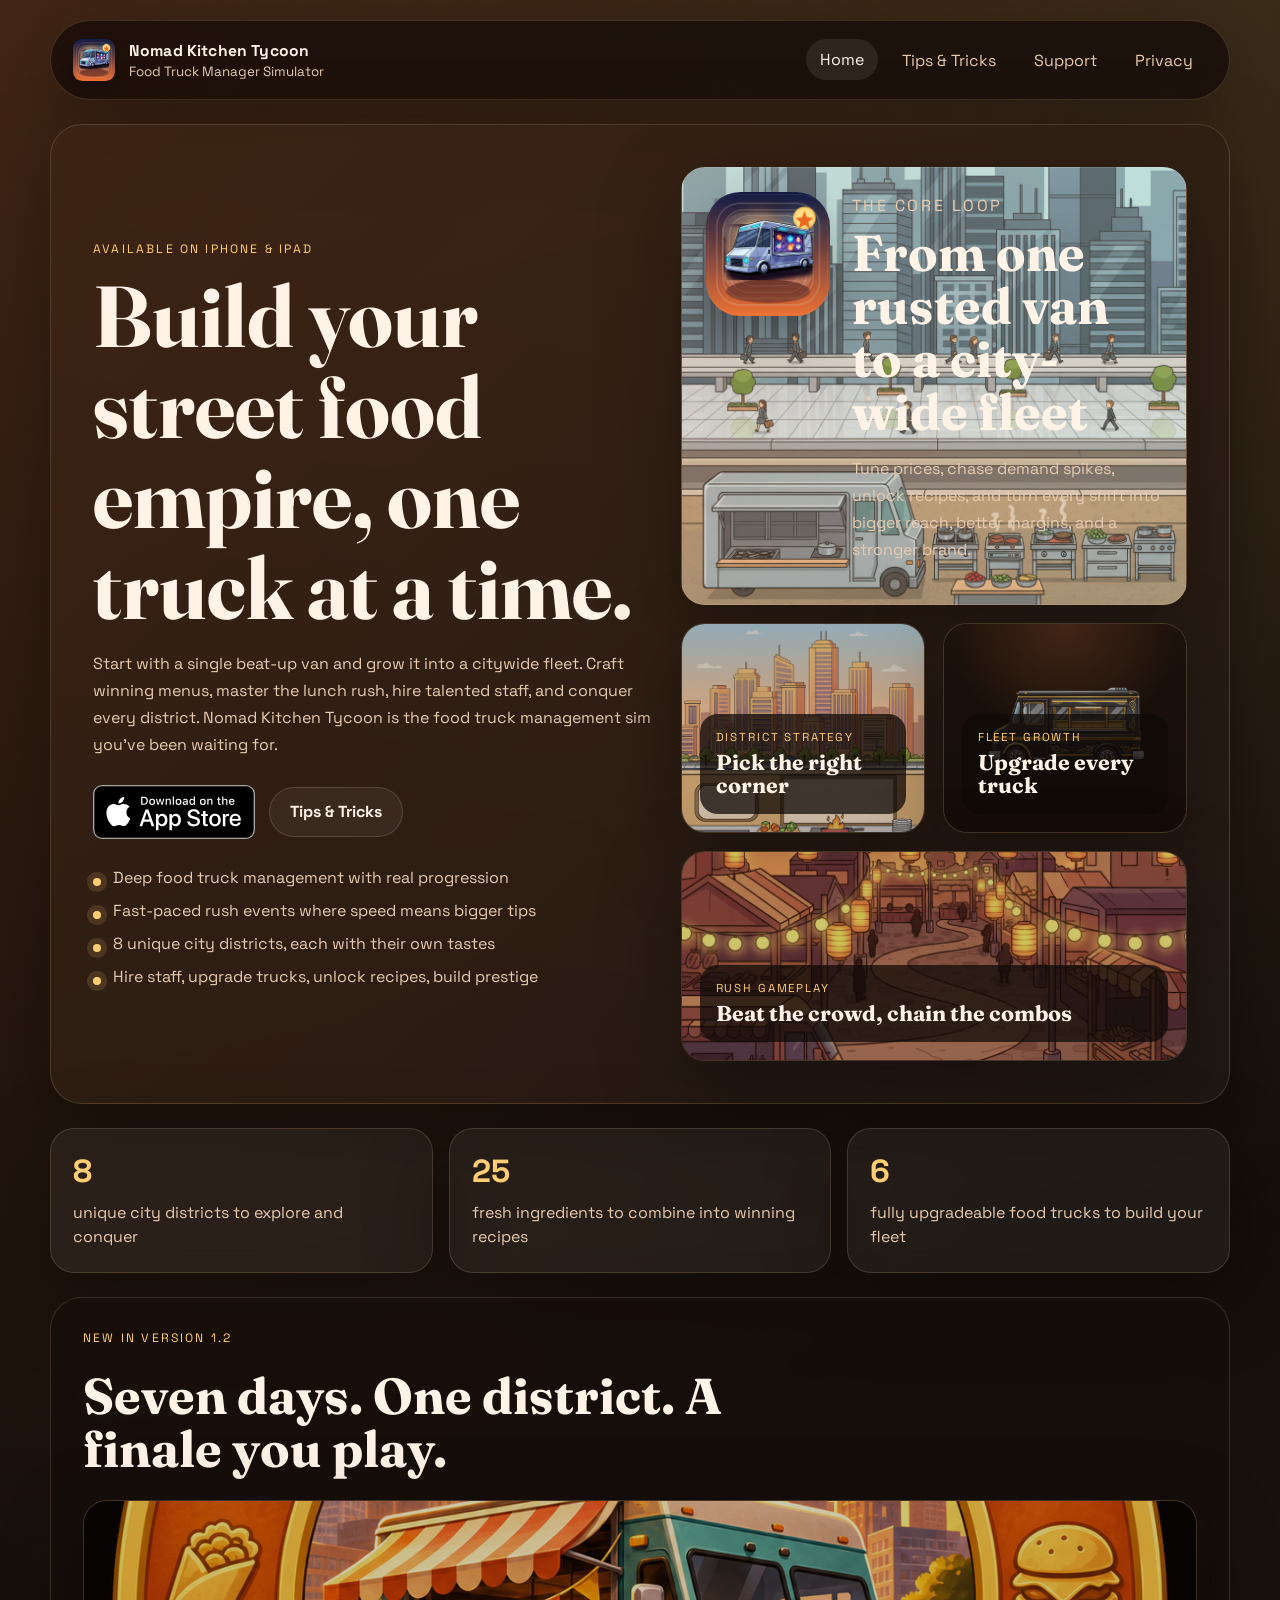
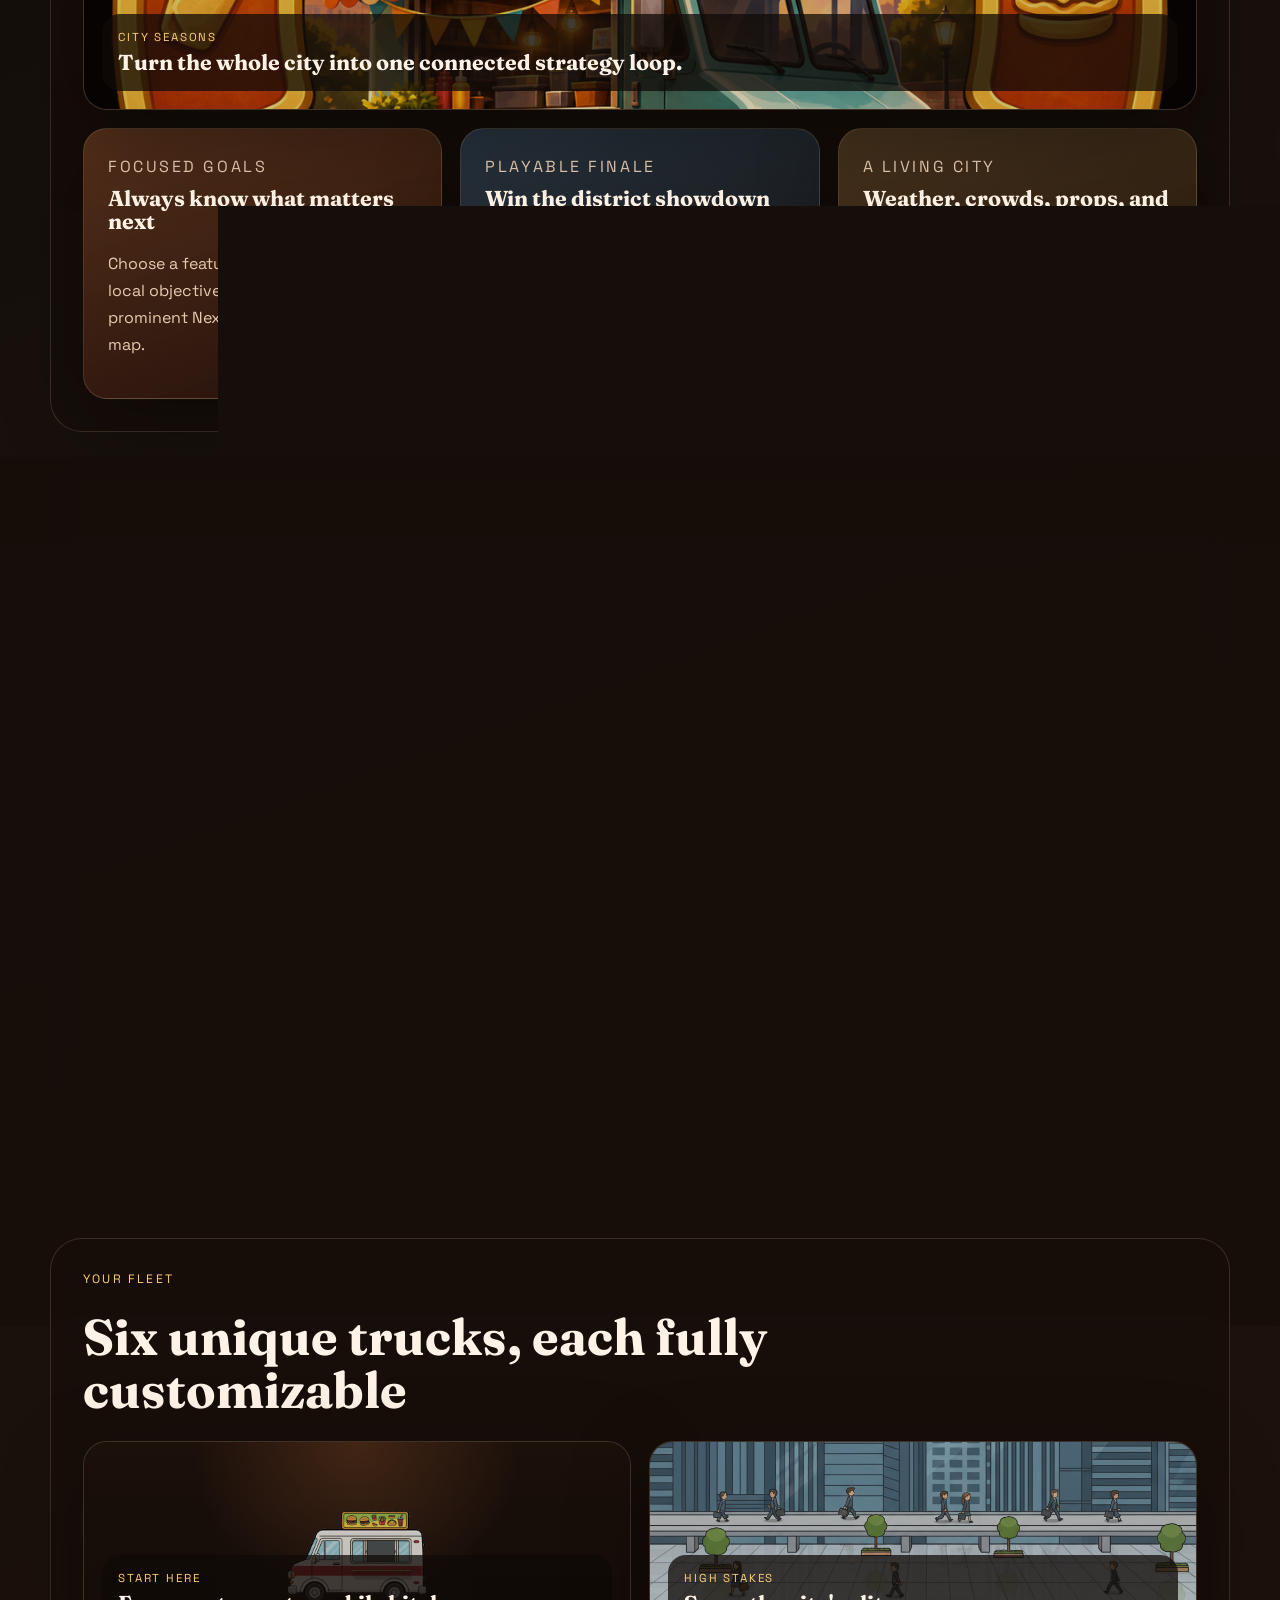
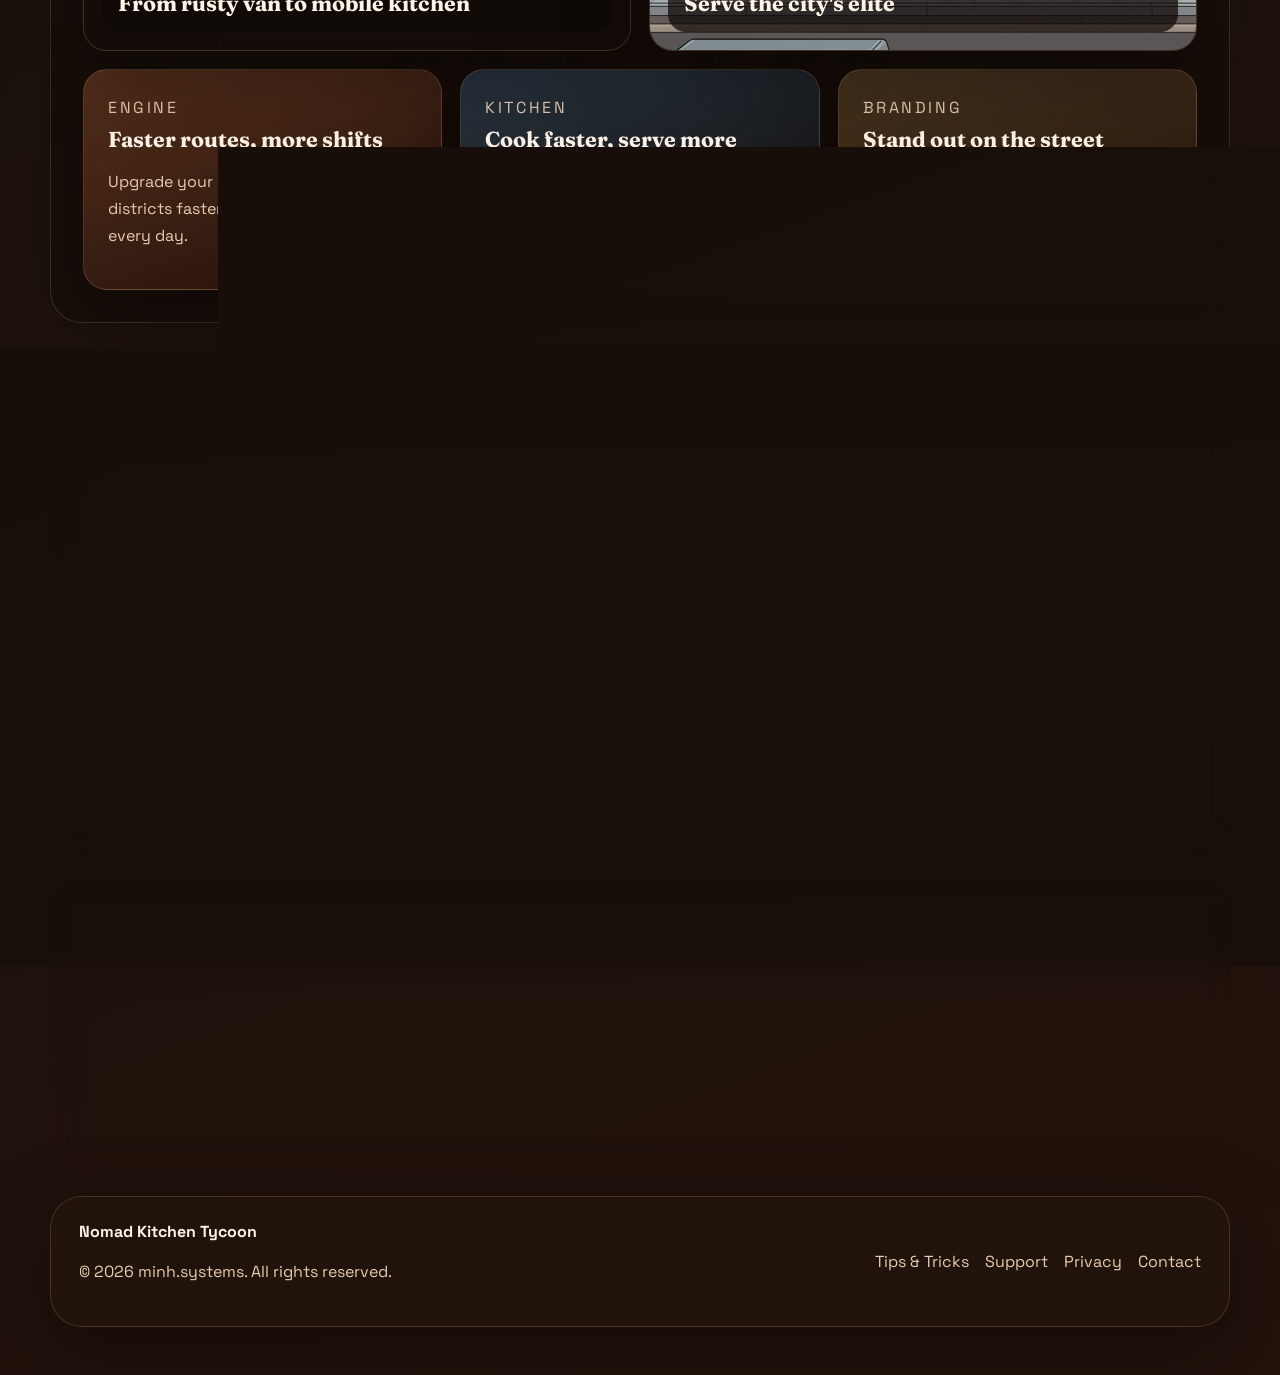
==== docs/index.html @ eba977e0 "Launch Nomad Kitchen Tycoon 1.2 site" ====
<!DOCTYPE html>
<html lang="en">
<head>
  <meta charset="UTF-8">
  <meta name="viewport" content="width=device-width, initial-scale=1.0">
  <title>Nomad Kitchen Tycoon — Food Truck Manager Simulator for iPhone &amp; iPad</title>
  <meta
    name="description"
    content="Build your street food empire from a single truck. Match menus to local demand, master eight city districts, hire staff, and own the lunch rush in Nomad Kitchen Tycoon."
  >
  <meta property="og:title" content="Nomad Kitchen Tycoon — Food Truck Manager Simulator">
  <meta
    property="og:description"
    content="Build your street food empire from a single truck. Manage menus, hire staff, conquer city districts, and master the lunch rush."
  >
  <meta property="og:type" content="website">
  <meta property="og:url" content="https://minh.systems/NomadKitchenTycoon/">
  <meta property="og:image" content="assets/app-icon.png">
  <link rel="canonical" href="https://minh.systems/NomadKitchenTycoon/">
  <link rel="icon" href="assets/app-icon.png">
  <link rel="apple-touch-icon" href="assets/app-icon.png">
  <link rel="stylesheet" href="styles.css">
</head>
<body class="page-home">
  <div class="site-shell">
    <header class="site-header">
      <a class="brand" href="index.html" aria-label="Nomad Kitchen Tycoon home">
        <img class="brand-icon" src="assets/app-icon.png" alt="" width="42" height="42">
        <span class="brand-text">
          <strong>Nomad Kitchen Tycoon</strong>
          <span>Food Truck Manager Simulator</span>
        </span>
      </a>
      <nav class="site-nav" aria-label="Primary">
        <a href="index.html" aria-current="page">Home</a>
        <a href="tips.html">Tips &amp; Tricks</a>
        <a href="support.html">Support</a>
        <a href="privacy.html">Privacy</a>
      </nav>
    </header>

    <main>
      <section class="hero reveal">
        <div class="hero-copy">
          <p class="eyebrow">Available on iPhone &amp; iPad</p>
          <h1>Build your street food empire, one truck at a time.</h1>
          <p class="hero-text">
            Start with a single beat-up van and grow it into a citywide fleet.
            Craft winning menus, master the lunch rush, hire talented staff, and
            conquer every district. Nomad Kitchen Tycoon is the food truck
            management sim you've been waiting for.
          </p>
          <div class="hero-actions">
            <a class="appstore-badge" href="https://apps.apple.com/app/id6759504817" target="_blank" rel="noopener">
              <img src="assets/app-store-badge.svg" alt="Download on the App Store" height="54">
            </a>
            <a class="button button-secondary" href="tips.html">Tips &amp; Tricks</a>
          </div>
          <ul class="hero-points" aria-label="Highlights">
            <li>Deep food truck management with real progression</li>
            <li>Fast-paced rush events where speed means bigger tips</li>
            <li>8 unique city districts, each with their own tastes</li>
            <li>Hire staff, upgrade trucks, unlock recipes, build prestige</li>
          </ul>
        </div>

        <div class="hero-stage">
          <div class="showcase-card skyline-card">
            <img class="app-icon" src="assets/app-icon.png" alt="Nomad Kitchen Tycoon app icon" width="124" height="124">
            <div class="showcase-meta">
              <p class="showcase-label">The Core Loop</p>
              <h2>From one rusted van to a city-wide fleet</h2>
              <p>
                Tune prices, chase demand spikes, unlock recipes, and turn every
                shift into bigger reach, better margins, and a stronger brand.
              </p>
            </div>
          </div>
          <div class="showcase-grid">
            <article class="showcase-card small-card bg-card">
              <img src="assets/bg-downtown.png" alt="Downtown district art" loading="lazy">
              <div>
                <p class="card-kicker">District Strategy</p>
                <h3>Pick the right corner</h3>
              </div>
            </article>
            <article class="showcase-card small-card truck-card">
              <img src="assets/truck-premium.png" alt="Premium food truck" loading="lazy">
              <div>
                <p class="card-kicker">Fleet Growth</p>
                <h3>Upgrade every truck</h3>
              </div>
            </article>
            <article class="showcase-card wide-card bg-card">
              <img src="assets/bg-night-market.png" alt="Night market district art" loading="lazy">
              <div>
                <p class="card-kicker">Rush Gameplay</p>
                <h3>Beat the crowd, chain the combos</h3>
              </div>
            </article>
          </div>
        </div>
      </section>

      <section class="value-strip reveal">
        <div class="value-pill">
          <span class="value-number">8</span>
          <span class="value-label">unique city districts to explore and conquer</span>
        </div>
        <div class="value-pill">
          <span class="value-number">25</span>
          <span class="value-label">fresh ingredients to combine into winning recipes</span>
        </div>
        <div class="value-pill">
          <span class="value-number">6</span>
          <span class="value-label">fully upgradeable food trucks to build your fleet</span>
        </div>
      </section>

      <section class="section reveal">
        <div class="section-heading">
          <p class="eyebrow">New in version 1.2</p>
          <h2>Seven days. One district. A finale you play.</h2>
        </div>
        <div class="showcase-card wide-card bg-card">
          <img src="assets/city-season-badge.png" alt="City Season food truck trophy emblem" loading="lazy">
          <div>
            <p class="card-kicker">City Seasons</p>
            <h3>Turn the whole city into one connected strategy loop.</h3>
          </div>
        </div>
        <div class="story-grid" style="margin-top: 18px;">
          <article class="story-card accent-warm">
            <p class="card-kicker">Focused Goals</p>
            <h3>Always know what matters next</h3>
            <p>Choose a featured district, pursue three local objectives, and follow one prominent Next Best Action on the city map.</p>
          </article>
          <article class="story-card accent-ink">
            <p class="card-kicker">Playable Finale</p>
            <h3>Win the district showdown</h3>
            <p>Complete the season objectives, then prove your kitchen in a hands-on showdown for cash, mastery, campaign progress, and a cosmetic.</p>
          </article>
          <article class="story-card accent-gold">
            <p class="card-kicker">A Living City</p>
            <h3>Weather, crowds, props, and night</h3>
            <p>District artwork now gains layered street life, traffic and crowd cues, rain, sunshine, wind, and nighttime atmosphere.</p>
          </article>
        </div>
      </section>

      <section class="section reveal">
        <div class="section-heading">
          <p class="eyebrow">Game Features</p>
          <h2>Everything you need to build a food truck empire</h2>
        </div>
        <div class="feature-grid">
          <article class="feature-card">
            <h3>Craft the perfect menu</h3>
            <p>
              Combine 25 real ingredients into custom recipes. Match each truck's
              menu to neighborhood demand and develop signature dishes that keep
              customers coming back.
            </p>
          </article>
          <article class="feature-card">
            <h3>Master the lunch rush</h3>
            <p>
              Time-pressure rush events demand quick decisions and smooth combos.
              Serve faster, earn bigger tips, and build your reputation across the city.
            </p>
          </article>
          <article class="feature-card">
            <h3>Hire and grow your crew</h3>
            <p>
              Recruit chefs, servers, drivers, and managers — each with unique traits.
              Level them up and optimize your team for peak performance.
            </p>
          </article>
          <article class="feature-card">
            <h3>Upgrade your fleet</h3>
            <p>
              Boost engines, kitchens, storage, serving speed, and branding on each truck.
              Every upgrade is visible and changes how your trucks perform on the street.
            </p>
          </article>
          <article class="feature-card">
            <h3>Conquer every district</h3>
            <p>
              Eight neighborhoods with distinct customer tastes and spending habits.
              Build District Mastery for permanent local revenue and tip bonuses.
            </p>
          </article>
          <article class="feature-card">
            <h3>Complete contracts &amp; challenges</h3>
            <p>
              Take on daily challenges and weekly contracts for bonus rewards.
              Prestige your empire to unlock new layers of progression and earn
              permanent multipliers.
            </p>
          </article>
        </div>
      </section>

      <section class="section reveal">
        <div class="section-heading">
          <p class="eyebrow">Your Fleet</p>
          <h2>Six unique trucks, each fully customizable</h2>
        </div>
        <div class="showcase-grid">
          <article class="showcase-card small-card truck-card">
            <img src="assets/truck-classic.png" alt="Classic food truck" loading="lazy">
            <div>
              <p class="card-kicker">Start Here</p>
              <h3>From rusty van to mobile kitchen</h3>
            </div>
          </article>
          <article class="showcase-card small-card bg-card">
            <img src="assets/bg-financial.png" alt="Financial district" loading="lazy">
            <div>
              <p class="card-kicker">High Stakes</p>
              <h3>Serve the city's elite</h3>
            </div>
          </article>
        </div>
        <div class="story-grid" style="margin-top: 18px;">
          <article class="story-card accent-warm">
            <p class="card-kicker">Engine</p>
            <h3>Faster routes, more shifts</h3>
            <p>
              Upgrade your engine to travel between districts faster and fit
              more shifts into every day.
            </p>
          </article>
          <article class="story-card accent-ink">
            <p class="card-kicker">Kitchen</p>
            <h3>Cook faster, serve more</h3>
            <p>
              A better kitchen means quicker prep times and the ability to
              handle bigger rushes without falling behind.
            </p>
          </article>
          <article class="story-card accent-gold">
            <p class="card-kicker">Branding</p>
            <h3>Stand out on the street</h3>
            <p>
              Visual upgrades attract more customers and increase your
              reputation multiplier in every district.
            </p>
          </article>
        </div>
      </section>

      <section class="section reveal">
        <div class="section-heading">
          <p class="eyebrow">What Makes It Special</p>
          <h2>A tycoon game built for quick sessions and long-term goals</h2>
        </div>
        <div class="story-grid">
          <article class="story-card accent-warm">
            <p class="card-kicker">Management</p>
            <h3>Run a real food business</h3>
            <p>
              Pricing strategy, supply management, location scouting, and customer
              satisfaction — every decision shapes your empire.
            </p>
          </article>
          <article class="story-card accent-ink">
            <p class="card-kicker">Progression</p>
            <h3>Always something to work toward</h3>
            <p>
              Daily challenges, weekly contracts, rush mastery, staff growth, and
              prestige give you reasons to come back day after day.
            </p>
          </article>
          <article class="story-card accent-gold">
            <p class="card-kicker">Fantasy</p>
            <h3>Start small, dream big</h3>
            <p>
              Turn a rusty side hustle into the city's hottest street food brand.
              Every decision brings you closer to food truck legend status.
            </p>
          </article>
        </div>
      </section>

      <section class="cta-band reveal">
        <div>
          <p class="eyebrow">Ready to start cooking?</p>
          <h2>Download Nomad Kitchen Tycoon free on the App Store.</h2>
        </div>
        <div class="cta-actions">
          <a class="appstore-badge" href="https://apps.apple.com/app/id6759504817" target="_blank" rel="noopener">
            <img src="assets/app-store-badge.svg" alt="Download on the App Store" height="54">
          </a>
          <a class="button button-secondary" href="tips.html">Tips &amp; Tricks</a>
        </div>
      </section>
    </main>

    <footer class="site-footer">
      <div>
        <strong>Nomad Kitchen Tycoon</strong>
        <p>&copy; 2026 minh.systems. All rights reserved.</p>
      </div>
      <div class="footer-links">
        <a href="tips.html">Tips &amp; Tricks</a>
        <a href="support.html">Support</a>
        <a href="privacy.html">Privacy</a>
        <a href="mailto:mip@gmx.biz">Contact</a>
      </div>
    </footer>
  </div>
</body>
</html>
---- docs/styles.css ----
@import url("https://fonts.googleapis.com/css2?family=Fraunces:wght@500;600;700&family=Space+Grotesk:wght@400;500;700&display=swap");

:root {
  --bg: #130d09;
  --bg-elevated: rgba(34, 20, 13, 0.76);
  --bg-soft: rgba(255, 245, 232, 0.08);
  --line: rgba(255, 214, 176, 0.16);
  --text: #fff3e7;
  --muted: #e7cbb1;
  --accent: #ff8f4d;
  --accent-deep: #ff5c33;
  --accent-gold: #ffce73;
  --accent-ink: #1f2833;
  --shadow: 0 24px 80px rgba(0, 0, 0, 0.35);
  --radius-xl: 32px;
  --radius-lg: 24px;
  --radius-md: 18px;
  --max-width: 1180px;
}

* {
  box-sizing: border-box;
}

html {
  scroll-behavior: smooth;
}

body {
  margin: 0;
  color: var(--text);
  font-family: "Space Grotesk", "Avenir Next", "Segoe UI", sans-serif;
  background:
    radial-gradient(circle at top left, rgba(255, 143, 77, 0.22), transparent 34%),
    radial-gradient(circle at top right, rgba(255, 206, 115, 0.14), transparent 26%),
    linear-gradient(160deg, #0e0906 0%, #17100c 40%, #21120b 100%);
  min-height: 100vh;
}

body::before {
  content: "";
  position: fixed;
  inset: 0;
  pointer-events: none;
  background-image:
    linear-gradient(rgba(255, 255, 255, 0.02) 1px, transparent 1px),
    linear-gradient(90deg, rgba(255, 255, 255, 0.02) 1px, transparent 1px);
  background-size: 28px 28px;
  mask-image: radial-gradient(circle at center, black 35%, transparent 85%);
  opacity: 0.35;
}

a {
  color: inherit;
}

img {
  display: block;
  max-width: 100%;
}

.site-shell {
  position: relative;
  z-index: 1;
  width: min(calc(100% - 32px), var(--max-width));
  margin: 0 auto;
  padding-bottom: 48px;
}

.site-header,
.site-footer,
.hero,
.subpage-hero,
.section,
.value-strip,
.cta-band {
  backdrop-filter: blur(12px);
}

.site-header {
  display: flex;
  align-items: center;
  justify-content: space-between;
  gap: 20px;
  margin-top: 20px;
  padding: 18px 22px;
  border: 1px solid var(--line);
  border-radius: 999px;
  background: rgba(18, 11, 8, 0.72);
  box-shadow: var(--shadow);
}

.brand {
  display: inline-flex;
  align-items: center;
  gap: 14px;
  text-decoration: none;
}

.brand-icon {
  width: 42px;
  height: 42px;
  border-radius: 22.37%;
  box-shadow: 0 4px 12px rgba(0, 0, 0, 0.3);
}

.brand-text {
  display: flex;
  flex-direction: column;
  gap: 2px;
}

.brand-text strong {
  font-size: 0.98rem;
  letter-spacing: 0.01em;
}

.brand-text span {
  color: var(--muted);
  font-size: 0.84rem;
}

.site-nav {
  display: flex;
  flex-wrap: wrap;
  gap: 10px;
}

.site-nav a {
  padding: 10px 14px;
  border-radius: 999px;
  color: var(--muted);
  text-decoration: none;
  transition: background-color 0.25s ease, color 0.25s ease, transform 0.25s ease;
}

.site-nav a:hover,
.site-nav a[aria-current="page"] {
  background: rgba(255, 255, 255, 0.08);
  color: var(--text);
  transform: translateY(-1px);
}

.hero,
.subpage-hero {
  display: grid;
  gap: 28px;
  margin-top: 24px;
  padding: 42px;
  border: 1px solid var(--line);
  border-radius: var(--radius-xl);
  background:
    linear-gradient(135deg, rgba(255, 143, 77, 0.13), rgba(255, 255, 255, 0.04)),
    rgba(24, 15, 10, 0.76);
  box-shadow: var(--shadow);
}

.hero {
  grid-template-columns: 1.05fr 0.95fr;
  align-items: center;
}

.subpage-hero {
  grid-template-columns: minmax(0, 1.2fr) minmax(280px, 0.8fr);
  align-items: start;
}

.eyebrow {
  margin: 0 0 14px;
  text-transform: uppercase;
  letter-spacing: 0.18em;
  font-size: 0.76rem;
  color: var(--accent-gold);
}

h1,
h2,
h3 {
  margin: 0;
  font-family: "Fraunces", Georgia, serif;
  line-height: 1.05;
}

h1 {
  font-size: clamp(2.7rem, 7vw, 5.4rem);
  max-width: 11ch;
}

h2 {
  font-size: clamp(1.9rem, 4vw, 3.15rem);
}

h3 {
  font-size: 1.35rem;
}

.hero-text,
.feature-card p,
.story-card p,
.policy-card p,
.support-note,
.table-cell,
.site-footer p,
.showcase-meta p,
.faq-item p {
  color: var(--muted);
  line-height: 1.7;
  font-size: 1rem;
}

.hero-actions,
.cta-actions {
  display: flex;
  flex-wrap: wrap;
  align-items: center;
  gap: 14px;
  margin-top: 26px;
}

.button {
  display: inline-flex;
  align-items: center;
  justify-content: center;
  min-height: 50px;
  padding: 0 20px;
  border-radius: 999px;
  border: 1px solid transparent;
  font-weight: 700;
  text-decoration: none;
  transition: transform 0.25s ease, box-shadow 0.25s ease, background-color 0.25s ease;
}

.button:hover {
  transform: translateY(-2px);
}

.button-primary {
  background: linear-gradient(160deg, var(--accent) 0%, var(--accent-deep) 100%);
  color: #1b120d;
  box-shadow: 0 18px 40px rgba(255, 92, 51, 0.24);
}

.button-secondary {
  border-color: rgba(255, 255, 255, 0.14);
  background: rgba(255, 255, 255, 0.05);
}

.appstore-badge {
  display: inline-flex;
  align-items: center;
  transition: transform 0.25s ease, opacity 0.25s ease;
}

.appstore-badge img {
  height: 54px;
  width: auto;
  display: block;
}

.appstore-badge:hover {
  transform: translateY(-2px);
  opacity: 0.88;
}

.policy-link {
  margin-top: 10px;
}

.policy-link a {
  color: var(--accent);
  text-decoration: underline;
  text-decoration-thickness: 1px;
  text-underline-offset: 3px;
}

.policy-link a:hover {
  color: var(--accent-gold);
}

.tip-number {
  display: inline-flex;
  align-items: center;
  justify-content: center;
  width: 36px;
  height: 36px;
  border-radius: 10px;
  background: linear-gradient(160deg, var(--accent) 0%, var(--accent-deep) 100%);
  color: #1b120d;
  font-weight: 800;
  font-size: 0.9rem;
  flex-shrink: 0;
  margin-bottom: 12px;
}

.tutorial-steps {
  display: grid;
  gap: 18px;
}

.tutorial-step {
  display: grid;
  grid-template-columns: 48px 1fr;
  gap: 16px;
  padding: 24px;
  border: 1px solid var(--line);
  border-radius: var(--radius-lg);
  background: var(--bg-elevated);
  box-shadow: var(--shadow);
}

.step-number {
  display: grid;
  place-items: center;
  width: 48px;
  height: 48px;
  border-radius: 14px;
  background: linear-gradient(160deg, var(--accent) 0%, var(--accent-deep) 100%);
  color: #1b120d;
  font-weight: 800;
  font-size: 1.2rem;
}

.step-content h3 {
  margin-bottom: 8px;
}

.step-content p {
  color: var(--muted);
  line-height: 1.7;
}

.hero-points {
  display: grid;
  gap: 12px;
  margin: 28px 0 0;
  padding: 0;
  list-style: none;
}

.hero-points li {
  position: relative;
  padding-left: 20px;
  color: var(--muted);
}

.hero-points li::before {
  content: "";
  position: absolute;
  left: 0;
  top: 0.72em;
  width: 8px;
  height: 8px;
  border-radius: 999px;
  background: var(--accent-gold);
  box-shadow: 0 0 0 6px rgba(255, 206, 115, 0.14);
}

.hero-stage {
  display: grid;
  gap: 18px;
}

.showcase-card,
.feature-card,
.story-card,
.value-pill,
.support-panel,
.policy-card,
.faq-item,
.table-like,
.cta-band,
.site-footer {
  border: 1px solid var(--line);
  box-shadow: var(--shadow);
}

.showcase-card,
.feature-card,
.story-card,
.support-panel,
.policy-card,
.table-like,
.site-footer {
  background: var(--bg-elevated);
}

.showcase-card {
  overflow: hidden;
  border-radius: var(--radius-lg);
}

.skyline-card {
  display: grid;
  grid-template-columns: 124px 1fr;
  gap: 22px;
  padding: 24px;
  min-height: 220px;
  background:
    linear-gradient(135deg, rgba(255, 143, 77, 0.18), rgba(255, 206, 115, 0.1)),
    url("assets/bg-financial.png") center/cover no-repeat;
}

.app-icon {
  width: 124px;
  height: 124px;
  border-radius: 27.78%;
  box-shadow: 0 20px 40px rgba(0, 0, 0, 0.28);
}

.showcase-label,
.card-kicker {
  margin: 0 0 8px;
  text-transform: uppercase;
  letter-spacing: 0.16em;
  font-size: 0.72rem;
  color: var(--accent-gold);
}

.showcase-grid {
  display: grid;
  grid-template-columns: 1fr 1fr;
  gap: 18px;
}

.small-card,
.wide-card {
  position: relative;
  min-height: 210px;
}

.small-card img,
.wide-card img {
  position: absolute;
  inset: 0;
  width: 100%;
  height: 100%;
  object-fit: cover;
  opacity: 0.78;
}

.small-card div,
.wide-card div {
  position: absolute;
  inset: auto 18px 18px;
  padding: 16px;
  border-radius: var(--radius-md);
  background: rgba(15, 10, 8, 0.74);
}

.truck-card img {
  object-fit: contain;
  padding: 18px;
  background:
    radial-gradient(circle at top, rgba(255, 143, 77, 0.22), transparent 48%),
    linear-gradient(180deg, rgba(28, 17, 12, 0.94), rgba(17, 11, 8, 0.92));
}

.wide-card {
  grid-column: span 2;
}

.value-strip,
.cta-band,
.section {
  margin-top: 24px;
  border-radius: var(--radius-xl);
}

.value-strip {
  display: grid;
  grid-template-columns: repeat(3, 1fr);
  gap: 16px;
}

.value-pill {
  padding: 22px;
  border-radius: var(--radius-lg);
  background: rgba(255, 255, 255, 0.05);
}

.value-number {
  display: block;
  margin-bottom: 10px;
  font-size: 2rem;
  font-weight: 800;
  color: var(--accent-gold);
}

.value-label {
  color: var(--muted);
  line-height: 1.55;
}

.section {
  padding: 32px;
  border: 1px solid var(--line);
  background: rgba(23, 14, 10, 0.72);
}

.section-heading {
  display: grid;
  gap: 10px;
  margin-bottom: 24px;
  max-width: 760px;
}

.feature-grid,
.story-grid,
.support-grid,
.policy-grid,
.policy-stack {
  display: grid;
  gap: 18px;
}

.feature-grid {
  grid-template-columns: repeat(3, minmax(0, 1fr));
}

.support-grid,
.policy-grid {
  grid-template-columns: repeat(2, minmax(0, 1fr));
}

.story-grid {
  grid-template-columns: repeat(3, minmax(0, 1fr));
}

.policy-stack {
  grid-template-columns: 1fr;
}

.feature-card,
.story-card,
.policy-card,
.support-panel {
  padding: 24px;
  border-radius: var(--radius-lg);
}

.accent-warm {
  background:
    linear-gradient(160deg, rgba(255, 143, 77, 0.24), rgba(36, 16, 11, 0.86)),
    var(--bg-elevated);
}

.accent-ink {
  background:
    linear-gradient(160deg, rgba(41, 55, 69, 0.9), rgba(17, 12, 9, 0.84)),
    var(--bg-elevated);
}

.accent-gold {
  background:
    linear-gradient(160deg, rgba(255, 206, 115, 0.18), rgba(31, 17, 9, 0.88)),
    var(--bg-elevated);
}

.support-panel {
  background:
    linear-gradient(160deg, rgba(255, 143, 77, 0.18), rgba(22, 14, 11, 0.92)),
    var(--bg-elevated);
}

.support-email {
  display: inline-block;
  margin: 10px 0 12px;
  font-size: 1.1rem;
  font-weight: 700;
  text-decoration-thickness: 2px;
}

.faq-list {
  display: grid;
  gap: 14px;
}

.faq-item {
  padding: 0;
  overflow: hidden;
  border-radius: var(--radius-lg);
  background: rgba(255, 255, 255, 0.04);
}

.faq-item summary {
  padding: 20px 24px;
  cursor: pointer;
  font-weight: 700;
  list-style: none;
}

.faq-item summary::-webkit-details-marker {
  display: none;
}

.faq-item p {
  margin: 0;
  padding: 0 24px 22px;
}

.table-like {
  overflow: hidden;
  border-radius: var(--radius-lg);
}

.table-row {
  display: grid;
  grid-template-columns: minmax(180px, 0.55fr) 1.45fr;
}

.table-row + .table-row {
  border-top: 1px solid var(--line);
}

.table-cell {
  padding: 18px 20px;
}

.table-heading {
  font-weight: 700;
  color: var(--text);
  background: rgba(255, 255, 255, 0.03);
}

.cta-band {
  display: flex;
  align-items: center;
  justify-content: space-between;
  flex-wrap: wrap;
  gap: 20px;
  padding: 28px 32px;
  border: 1px solid var(--line);
  background:
    linear-gradient(135deg, rgba(255, 92, 51, 0.18), rgba(255, 206, 115, 0.08)),
    rgba(27, 16, 11, 0.84);
}

.site-footer {
  display: flex;
  align-items: center;
  justify-content: space-between;
  gap: 18px;
  margin-top: 24px;
  padding: 24px 28px;
  border-radius: var(--radius-xl);
}

.footer-links {
  display: flex;
  flex-wrap: wrap;
  gap: 16px;
}

.footer-links a {
  color: var(--muted);
  text-decoration: none;
}

.footer-links a:hover {
  color: var(--text);
}

.reveal {
  animation: reveal-up 0.7s ease both;
}

.reveal:nth-of-type(2) {
  animation-delay: 0.08s;
}

.reveal:nth-of-type(3) {
  animation-delay: 0.16s;
}

.reveal:nth-of-type(4) {
  animation-delay: 0.24s;
}

@keyframes reveal-up {
  from {
    opacity: 0;
    transform: translateY(18px);
  }
  to {
    opacity: 1;
    transform: translateY(0);
  }
}

@media (max-width: 980px) {
  .feature-grid {
    grid-template-columns: repeat(2, minmax(0, 1fr));
  }

  .hero,
  .subpage-hero,
  .story-grid,
  .policy-stack,
  .value-strip,
  .feature-grid,
  .support-grid,
  .policy-grid,
  .cta-band,
  .site-footer {
    grid-template-columns: 1fr;
  }

  .hero,
  .subpage-hero,
  .section,
  .cta-band {
    padding: 28px;
  }

  .site-header,
  .cta-band,
  .site-footer {
    border-radius: 28px;
  }

  .site-header,
  .site-footer,
  .cta-band {
    flex-direction: column;
    align-items: flex-start;
  }
}

@media (max-width: 720px) {
  .site-shell {
    width: min(calc(100% - 20px), var(--max-width));
  }

  .hero,
  .subpage-hero,
  .section,
  .cta-band {
    padding: 22px;
  }

  .skyline-card {
    grid-template-columns: 1fr;
  }

  .app-icon {
    width: 96px;
    height: 96px;
  }

  .appstore-badge img {
    height: 44px;
  }

  .showcase-grid {
    grid-template-columns: 1fr;
  }

  .wide-card {
    grid-column: auto;
  }

  .feature-grid,
  .support-grid,
  .policy-grid,
  .table-row {
    grid-template-columns: 1fr;
  }

  .feature-grid {
    grid-template-columns: 1fr;
  }

  .site-nav {
    width: 100%;
  }
}

@media (prefers-reduced-motion: reduce) {
  html {
    scroll-behavior: auto;
  }

  .reveal,
  .site-nav a,
  .button {
    animation: none;
    transition: none;
  }
}
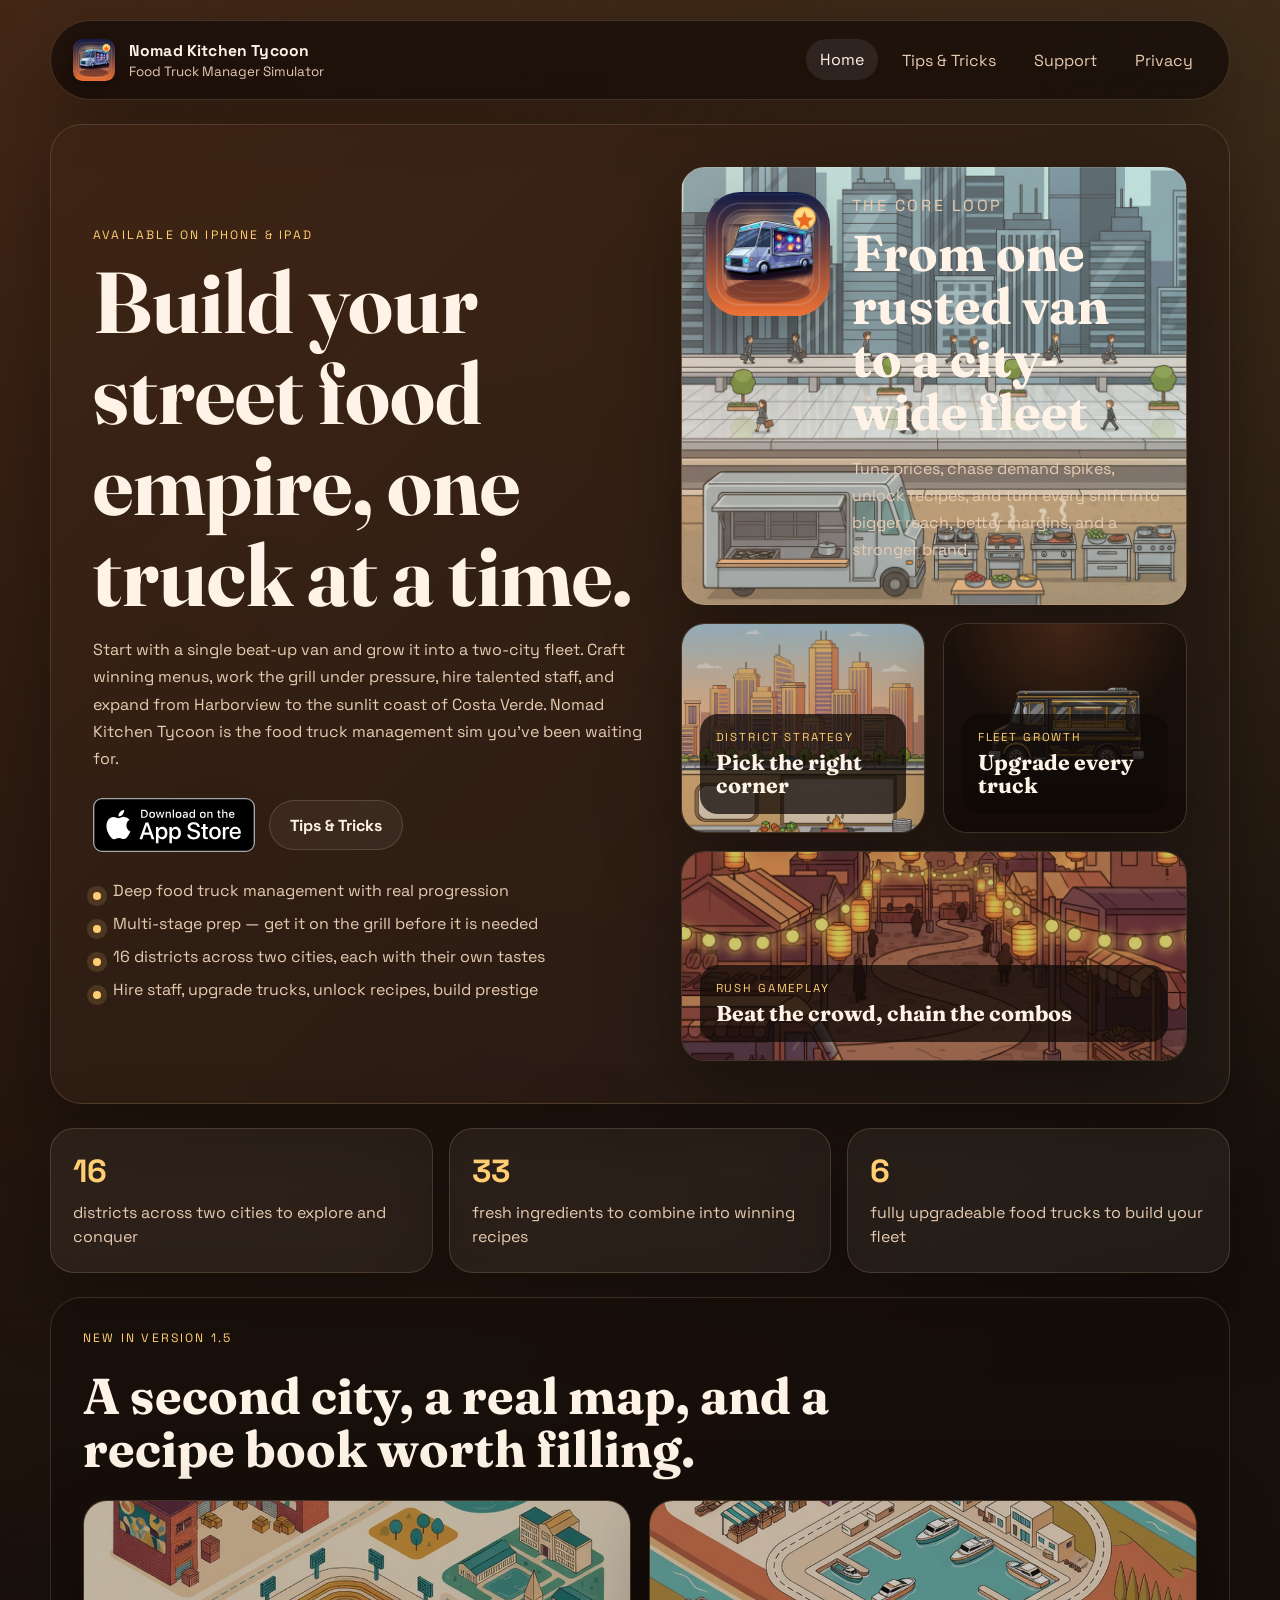
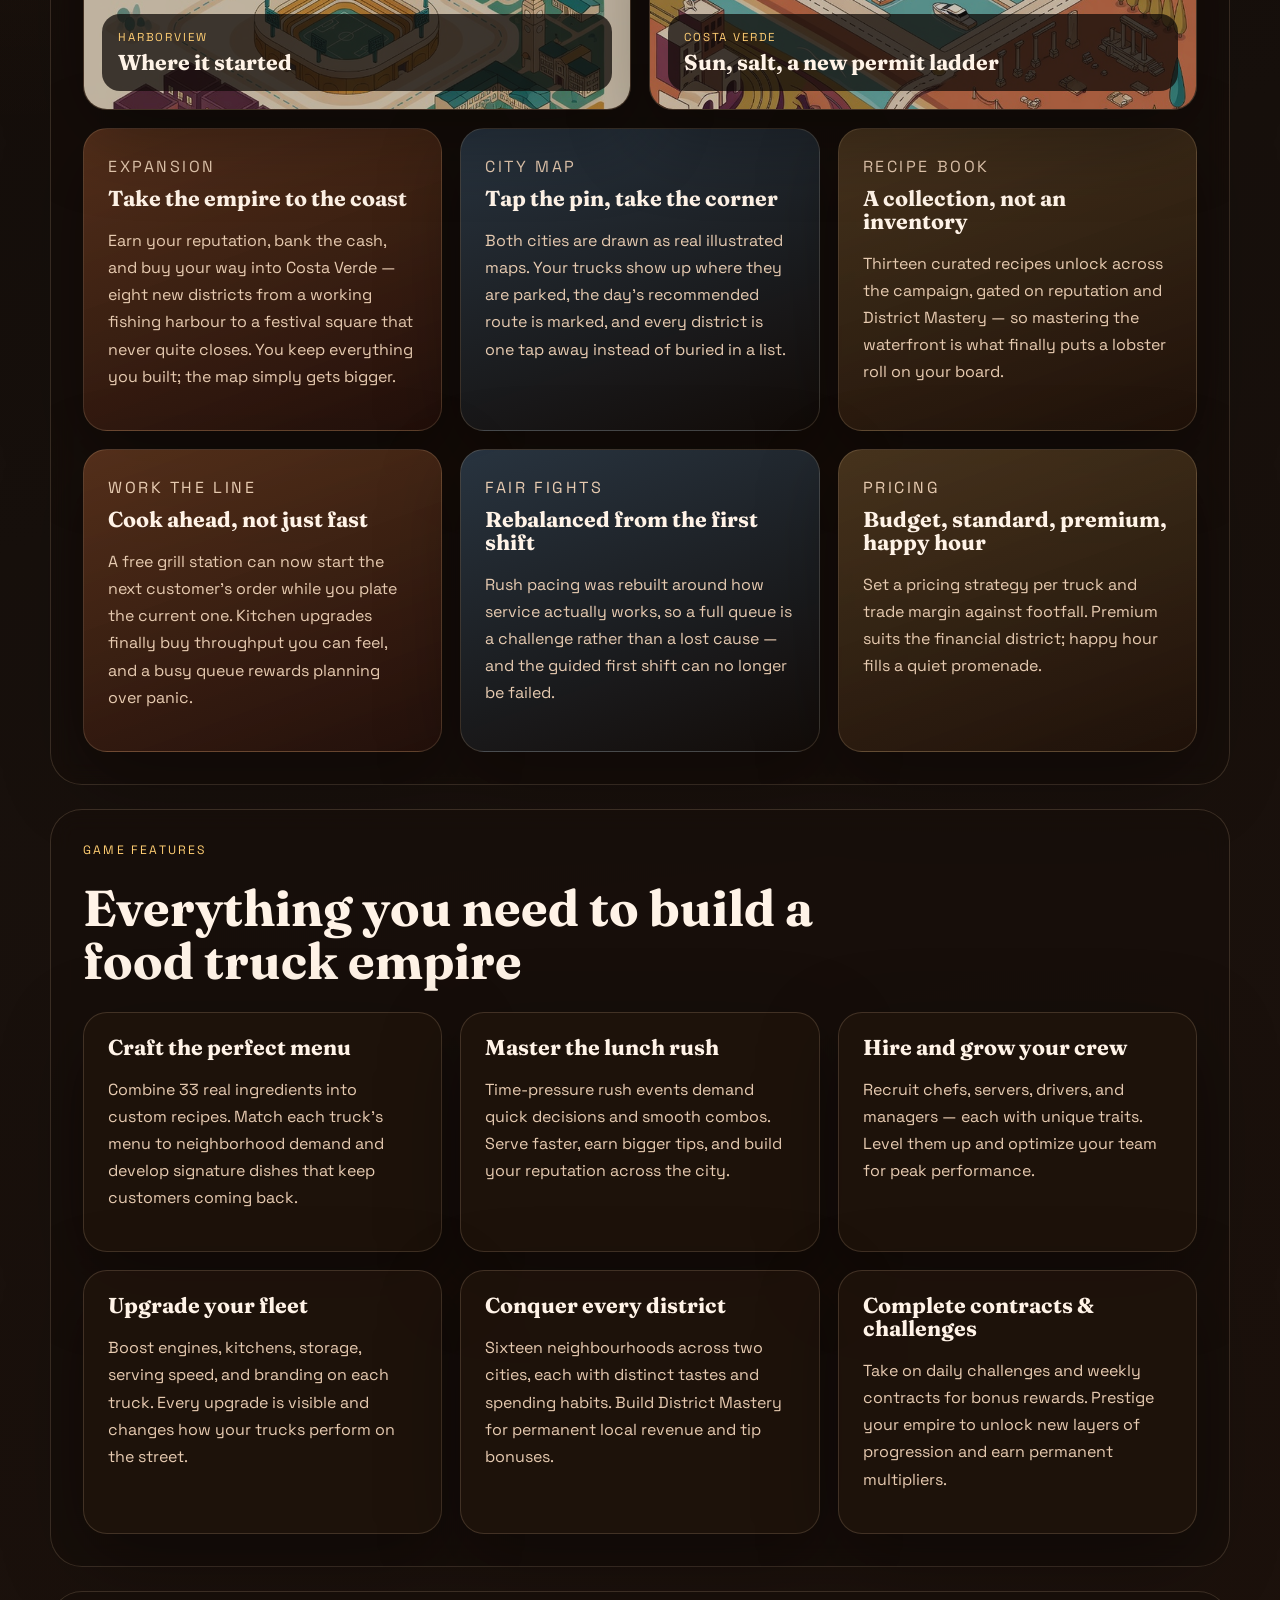
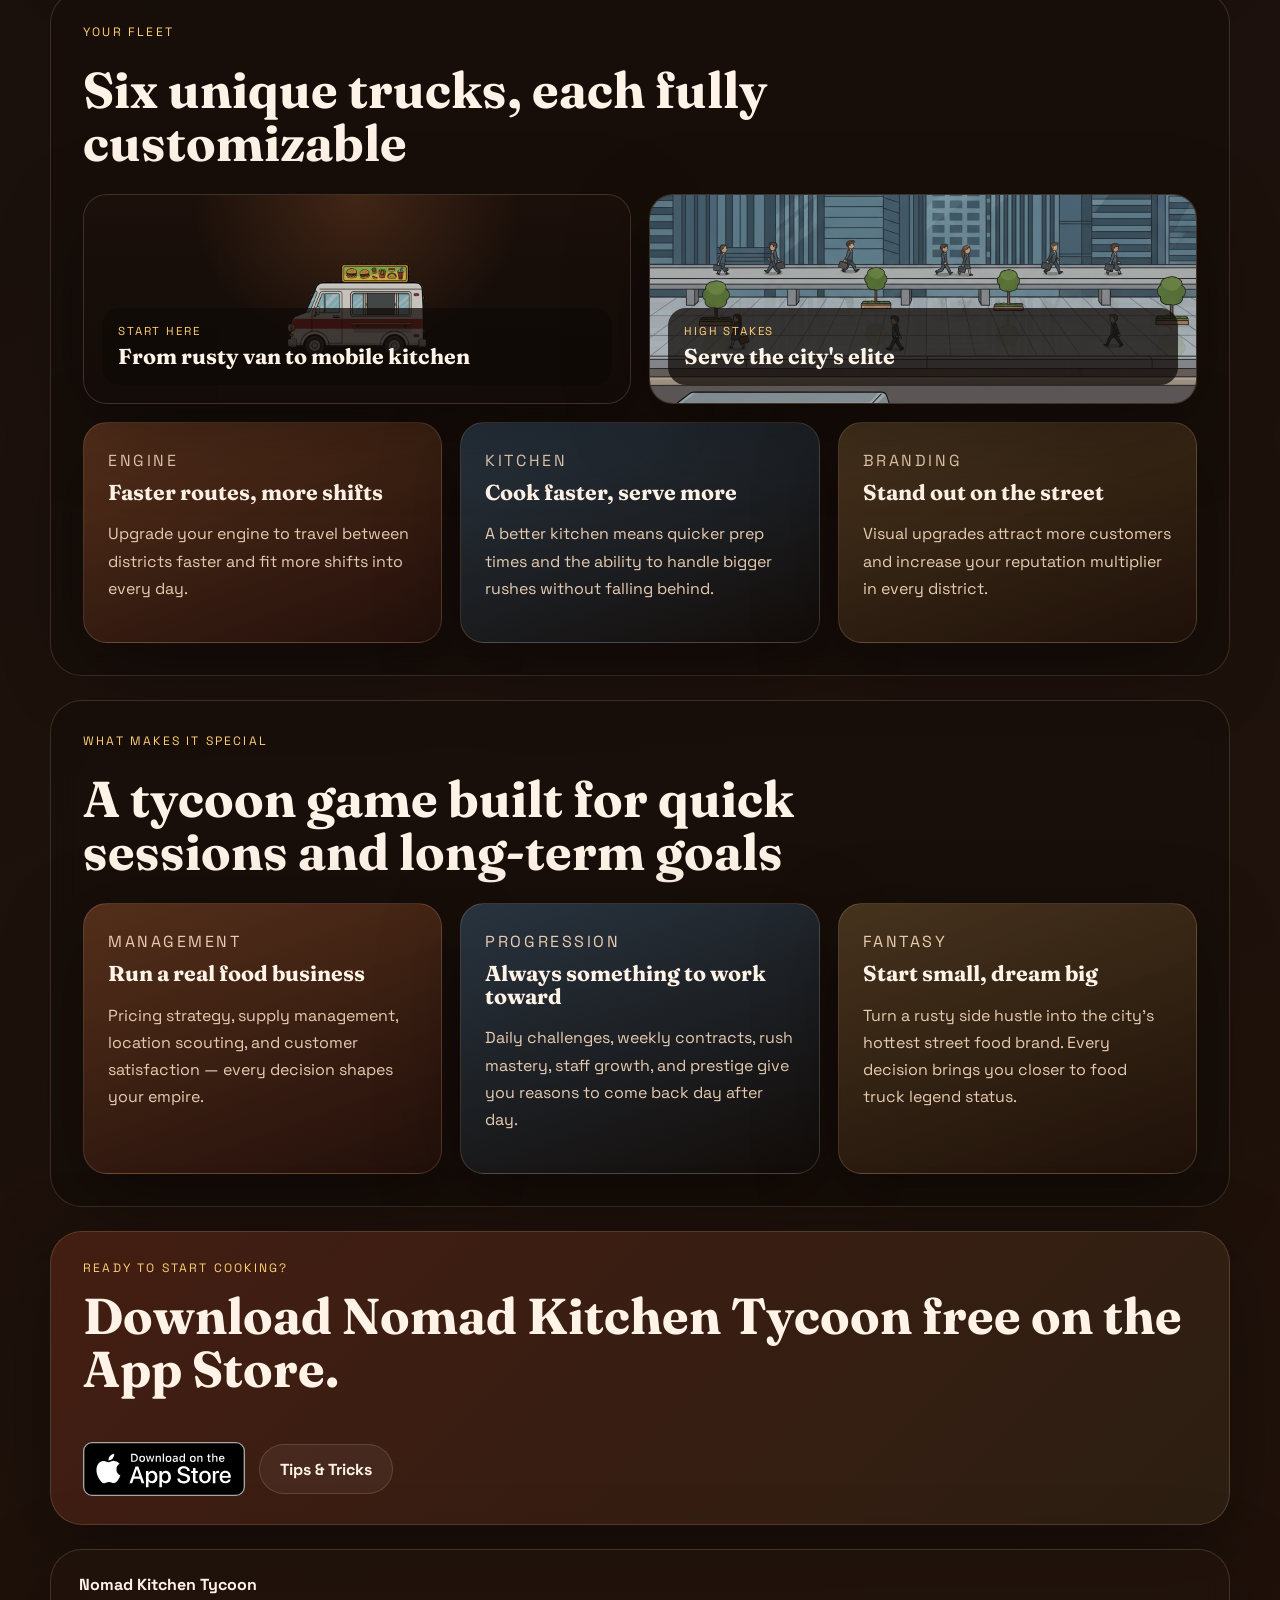
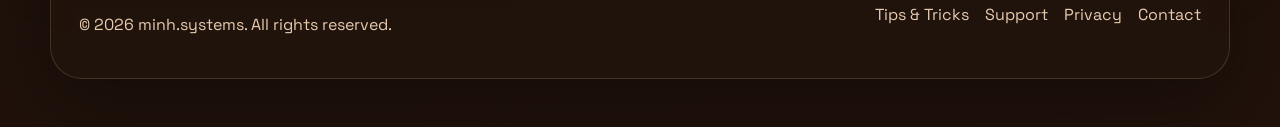
==== commit ae9dfced: "Update site for 1.5.0: second city, real map, recipe collection - Replace the 'New in 1.2' section w" ====
--- a/docs/index.html
+++ b/docs/index.html
@@ -6,12 +6,12 @@
   <title>Nomad Kitchen Tycoon — Food Truck Manager Simulator for iPhone &amp; iPad</title>
   <meta
     name="description"
-    content="Build your street food empire from a single truck. Match menus to local demand, master eight city districts, hire staff, and own the lunch rush in Nomad Kitchen Tycoon."
+    content="Build your street food empire from a single truck. Match menus to local demand, master sixteen districts across two cities, hire staff, and own the lunch rush in Nomad Kitchen Tycoon."
   >
   <meta property="og:title" content="Nomad Kitchen Tycoon — Food Truck Manager Simulator">
   <meta
     property="og:description"
-    content="Build your street food empire from a single truck. Manage menus, hire staff, conquer city districts, and master the lunch rush."
+    content="Build your street food empire from a single truck. Manage menus, hire staff, expand to a second city, and master the lunch rush."
   >
   <meta property="og:type" content="website">
   <meta property="og:url" content="https://minh.systems/NomadKitchenTycoon/">
@@ -45,10 +45,11 @@
           <p class="eyebrow">Available on iPhone &amp; iPad</p>
           <h1>Build your street food empire, one truck at a time.</h1>
           <p class="hero-text">
-            Start with a single beat-up van and grow it into a citywide fleet.
-            Craft winning menus, master the lunch rush, hire talented staff, and
-            conquer every district. Nomad Kitchen Tycoon is the food truck
-            management sim you've been waiting for.
+            Start with a single beat-up van and grow it into a two-city fleet.
+            Craft winning menus, work the grill under pressure, hire talented
+            staff, and expand from Harborview to the sunlit coast of Costa
+            Verde. Nomad Kitchen Tycoon is the food truck management sim
+            you've been waiting for.
           </p>
           <div class="hero-actions">
             <a class="appstore-badge" href="https://apps.apple.com/app/id6759504817" target="_blank" rel="noopener">
@@ -58,8 +59,8 @@
           </div>
           <ul class="hero-points" aria-label="Highlights">
             <li>Deep food truck management with real progression</li>
-            <li>Fast-paced rush events where speed means bigger tips</li>
-            <li>8 unique city districts, each with their own tastes</li>
+            <li>Multi-stage prep — get it on the grill before it is needed</li>
+            <li>16 districts across two cities, each with their own tastes</li>
             <li>Hire staff, upgrade trucks, unlock recipes, build prestige</li>
           </ul>
         </div>
@@ -104,11 +105,11 @@
 
       <section class="value-strip reveal">
         <div class="value-pill">
-          <span class="value-number">8</span>
-          <span class="value-label">unique city districts to explore and conquer</span>
+          <span class="value-number">16</span>
+          <span class="value-label">districts across two cities to explore and conquer</span>
         </div>
         <div class="value-pill">
-          <span class="value-number">25</span>
+          <span class="value-number">33</span>
           <span class="value-label">fresh ingredients to combine into winning recipes</span>
         </div>
         <div class="value-pill">
@@ -119,31 +120,82 @@
 
       <section class="section reveal">
         <div class="section-heading">
-          <p class="eyebrow">New in version 1.2</p>
-          <h2>Seven days. One district. A finale you play.</h2>
-        </div>
-        <div class="showcase-card wide-card bg-card">
-          <img src="assets/city-season-badge.png" alt="City Season food truck trophy emblem" loading="lazy">
-          <div>
-            <p class="card-kicker">City Seasons</p>
-            <h3>Turn the whole city into one connected strategy loop.</h3>
-          </div>
+          <p class="eyebrow">New in version 1.5</p>
+          <h2>A second city, a real map, and a recipe book worth filling.</h2>
+        </div>
+        <div class="showcase-grid">
+          <article class="showcase-card small-card bg-card">
+            <img src="assets/city-map-harborview.png" alt="Illustrated map of Harborview with district pins" loading="lazy">
+            <div>
+              <p class="card-kicker">Harborview</p>
+              <h3>Where it started</h3>
+            </div>
+          </article>
+          <article class="showcase-card small-card bg-card">
+            <img src="assets/city-map-costa-verde.png" alt="Illustrated map of Costa Verde with district pins" loading="lazy">
+            <div>
+              <p class="card-kicker">Costa Verde</p>
+              <h3>Sun, salt, a new permit ladder</h3>
+            </div>
+          </article>
         </div>
         <div class="story-grid" style="margin-top: 18px;">
           <article class="story-card accent-warm">
-            <p class="card-kicker">Focused Goals</p>
-            <h3>Always know what matters next</h3>
-            <p>Choose a featured district, pursue three local objectives, and follow one prominent Next Best Action on the city map.</p>
+            <p class="card-kicker">Expansion</p>
+            <h3>Take the empire to the coast</h3>
+            <p>
+              Earn your reputation, bank the cash, and buy your way into Costa
+              Verde — eight new districts from a working fishing harbour to a
+              festival square that never quite closes. You keep everything you
+              built; the map simply gets bigger.
+            </p>
           </article>
           <article class="story-card accent-ink">
-            <p class="card-kicker">Playable Finale</p>
-            <h3>Win the district showdown</h3>
-            <p>Complete the season objectives, then prove your kitchen in a hands-on showdown for cash, mastery, campaign progress, and a cosmetic.</p>
+            <p class="card-kicker">City Map</p>
+            <h3>Tap the pin, take the corner</h3>
+            <p>
+              Both cities are drawn as real illustrated maps. Your trucks show
+              up where they are parked, the day's recommended route is marked,
+              and every district is one tap away instead of buried in a list.
+            </p>
           </article>
           <article class="story-card accent-gold">
-            <p class="card-kicker">A Living City</p>
-            <h3>Weather, crowds, props, and night</h3>
-            <p>District artwork now gains layered street life, traffic and crowd cues, rain, sunshine, wind, and nighttime atmosphere.</p>
+            <p class="card-kicker">Recipe Book</p>
+            <h3>A collection, not an inventory</h3>
+            <p>
+              Thirteen curated recipes unlock across the campaign, gated on
+              reputation and District Mastery — so mastering the waterfront is
+              what finally puts a lobster roll on your board.
+            </p>
+          </article>
+        </div>
+        <div class="story-grid" style="margin-top: 18px;">
+          <article class="story-card accent-warm">
+            <p class="card-kicker">Work the Line</p>
+            <h3>Cook ahead, not just fast</h3>
+            <p>
+              A free grill station can now start the next customer's order while
+              you plate the current one. Kitchen upgrades finally buy throughput
+              you can feel, and a busy queue rewards planning over panic.
+            </p>
+          </article>
+          <article class="story-card accent-ink">
+            <p class="card-kicker">Fair Fights</p>
+            <h3>Rebalanced from the first shift</h3>
+            <p>
+              Rush pacing was rebuilt around how service actually works, so a
+              full queue is a challenge rather than a lost cause — and the
+              guided first shift can no longer be failed.
+            </p>
+          </article>
+          <article class="story-card accent-gold">
+            <p class="card-kicker">Pricing</p>
+            <h3>Budget, standard, premium, happy hour</h3>
+            <p>
+              Set a pricing strategy per truck and trade margin against footfall.
+              Premium suits the financial district; happy hour fills a quiet
+              promenade.
+            </p>
           </article>
         </div>
       </section>
@@ -157,7 +209,7 @@
           <article class="feature-card">
             <h3>Craft the perfect menu</h3>
             <p>
-              Combine 25 real ingredients into custom recipes. Match each truck's
+              Combine 33 real ingredients into custom recipes. Match each truck's
               menu to neighborhood demand and develop signature dishes that keep
               customers coming back.
             </p>
@@ -186,8 +238,9 @@
           <article class="feature-card">
             <h3>Conquer every district</h3>
             <p>
-              Eight neighborhoods with distinct customer tastes and spending habits.
-              Build District Mastery for permanent local revenue and tip bonuses.
+              Sixteen neighbourhoods across two cities, each with distinct tastes
+              and spending habits. Build District Mastery for permanent local
+              revenue and tip bonuses.
             </p>
           </article>
           <article class="feature-card">
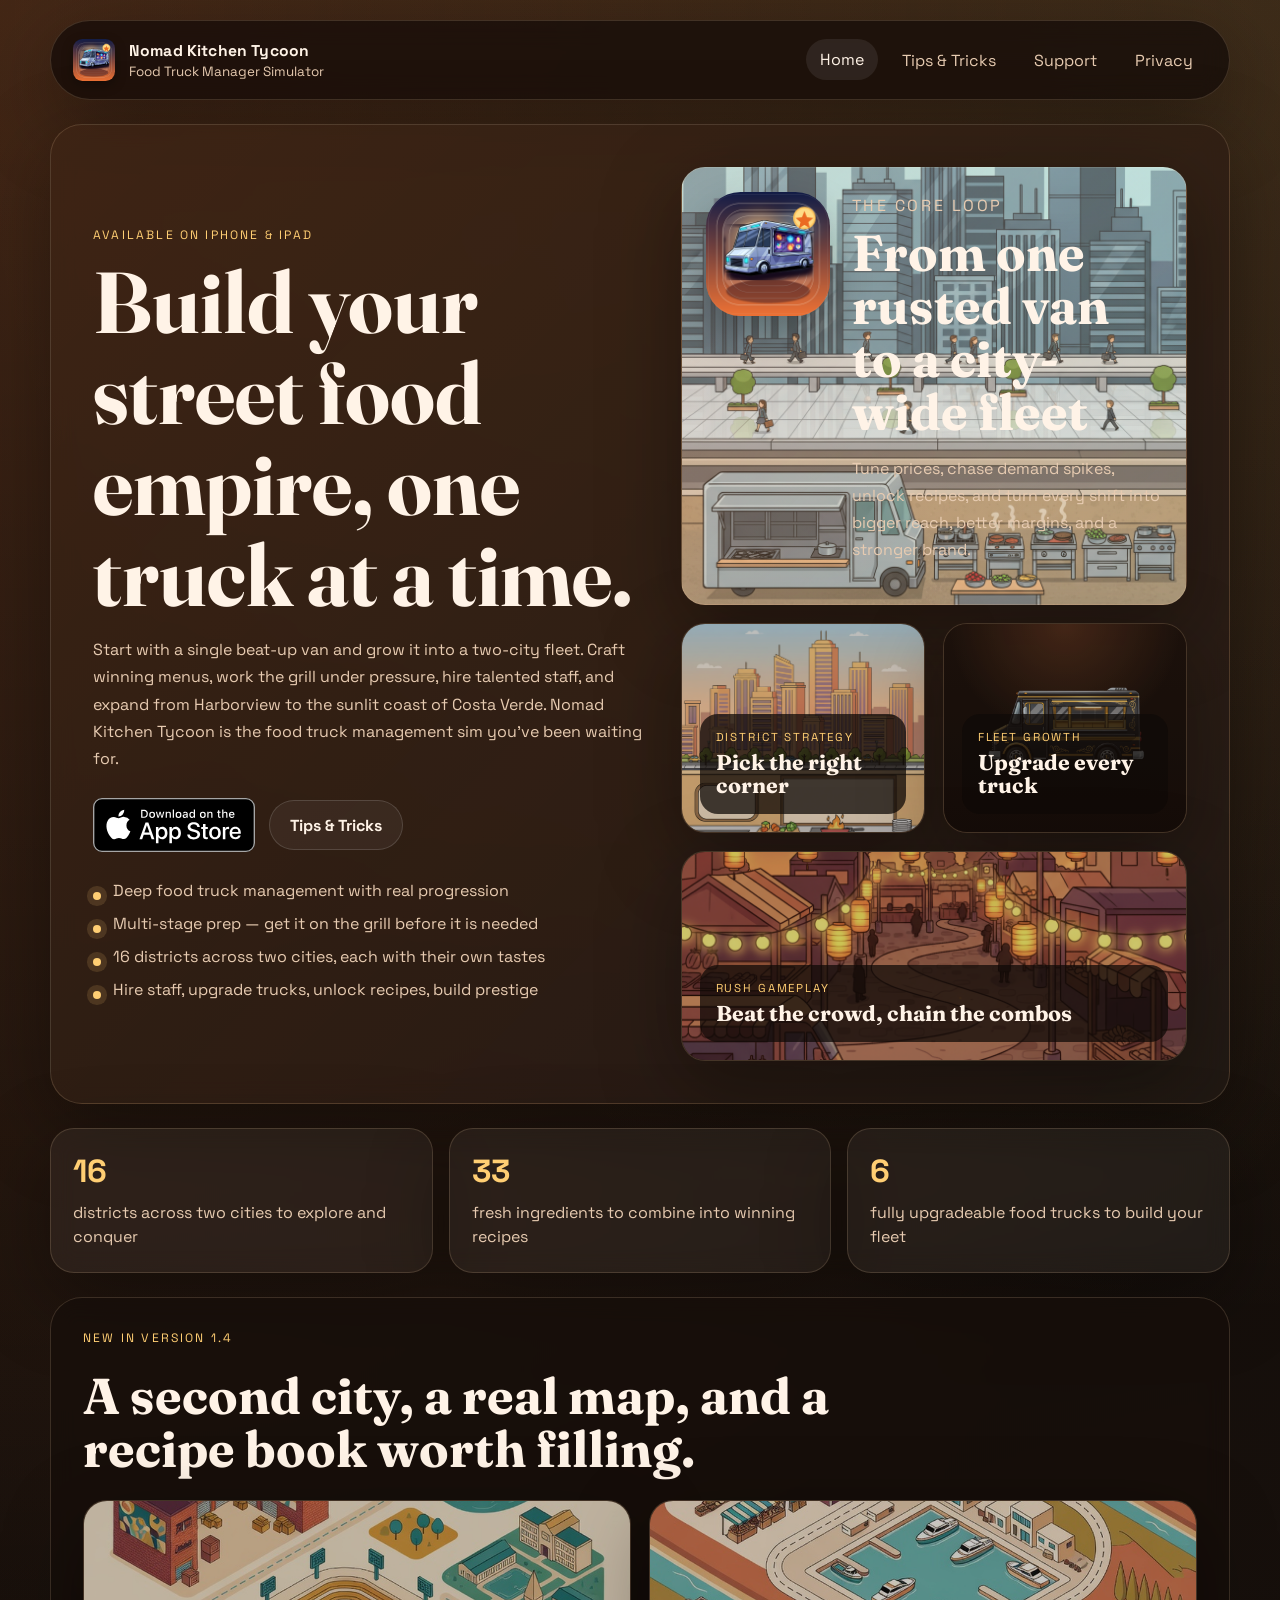
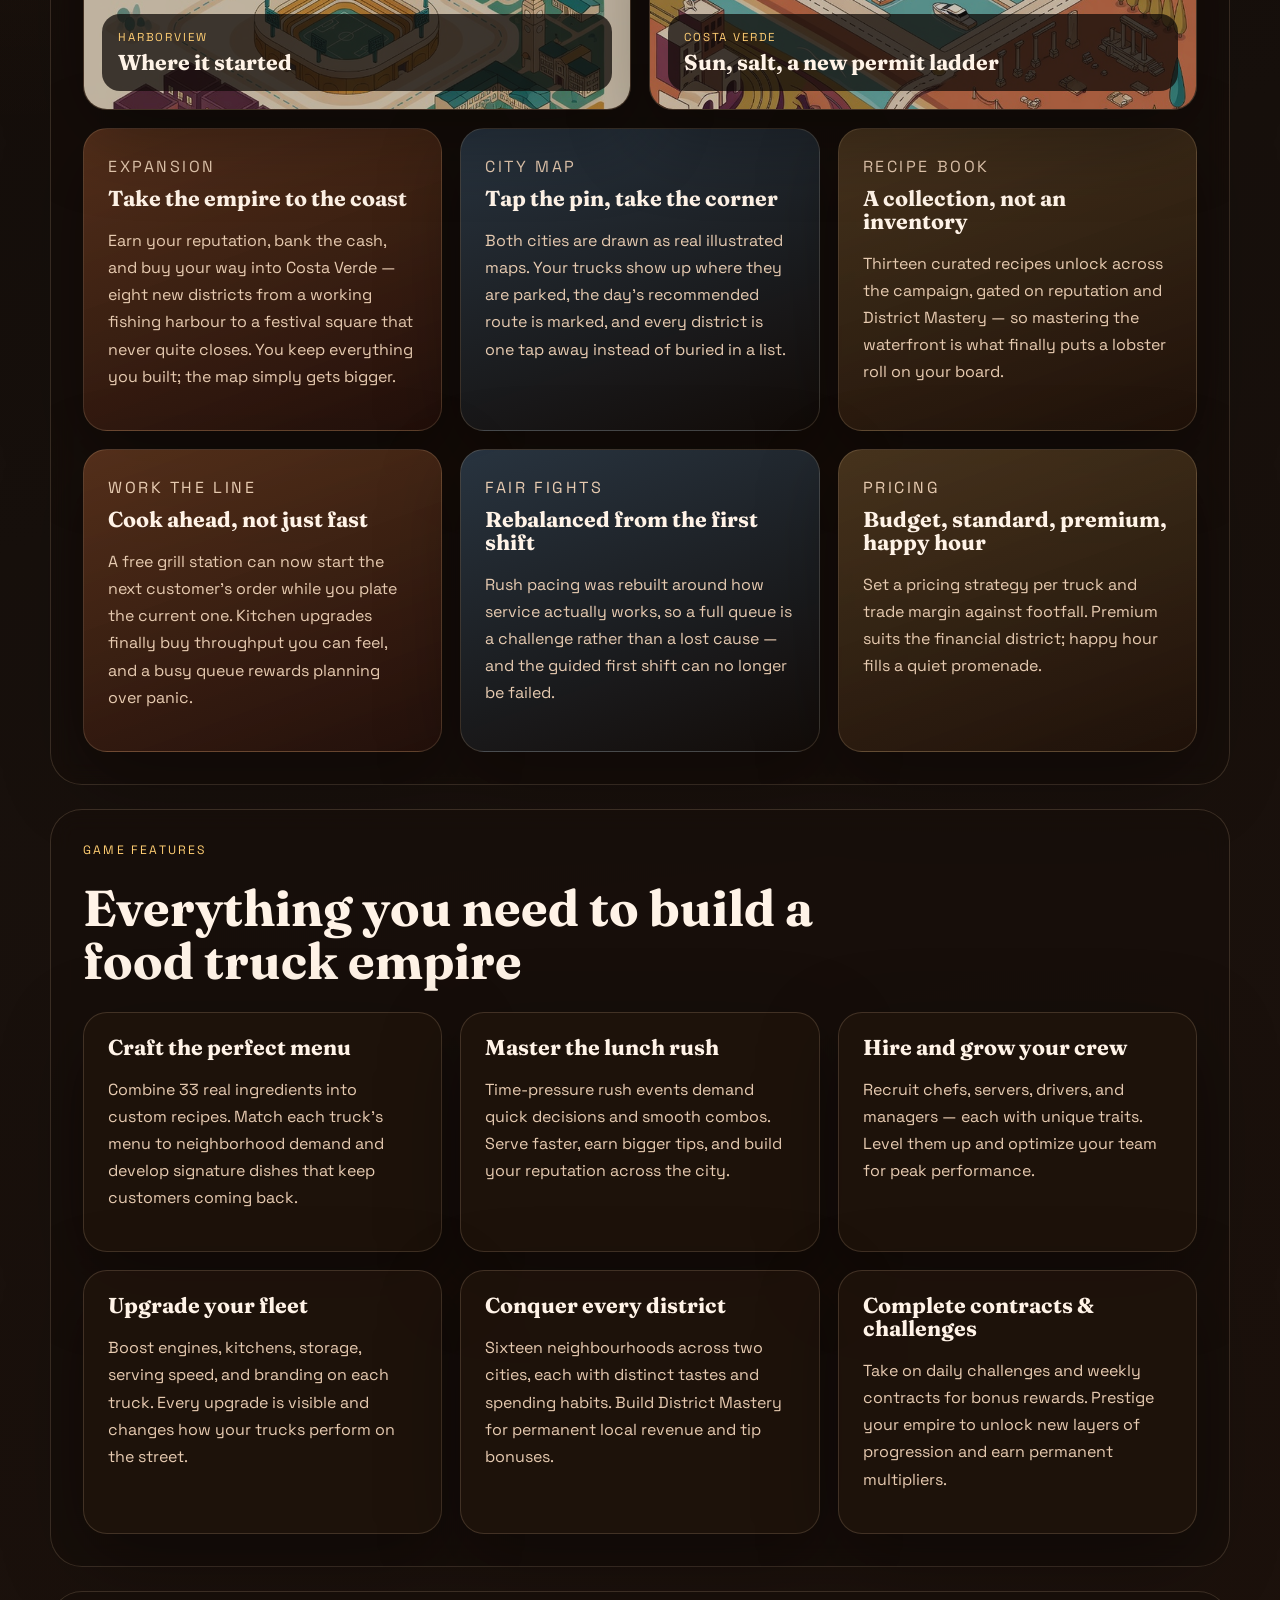
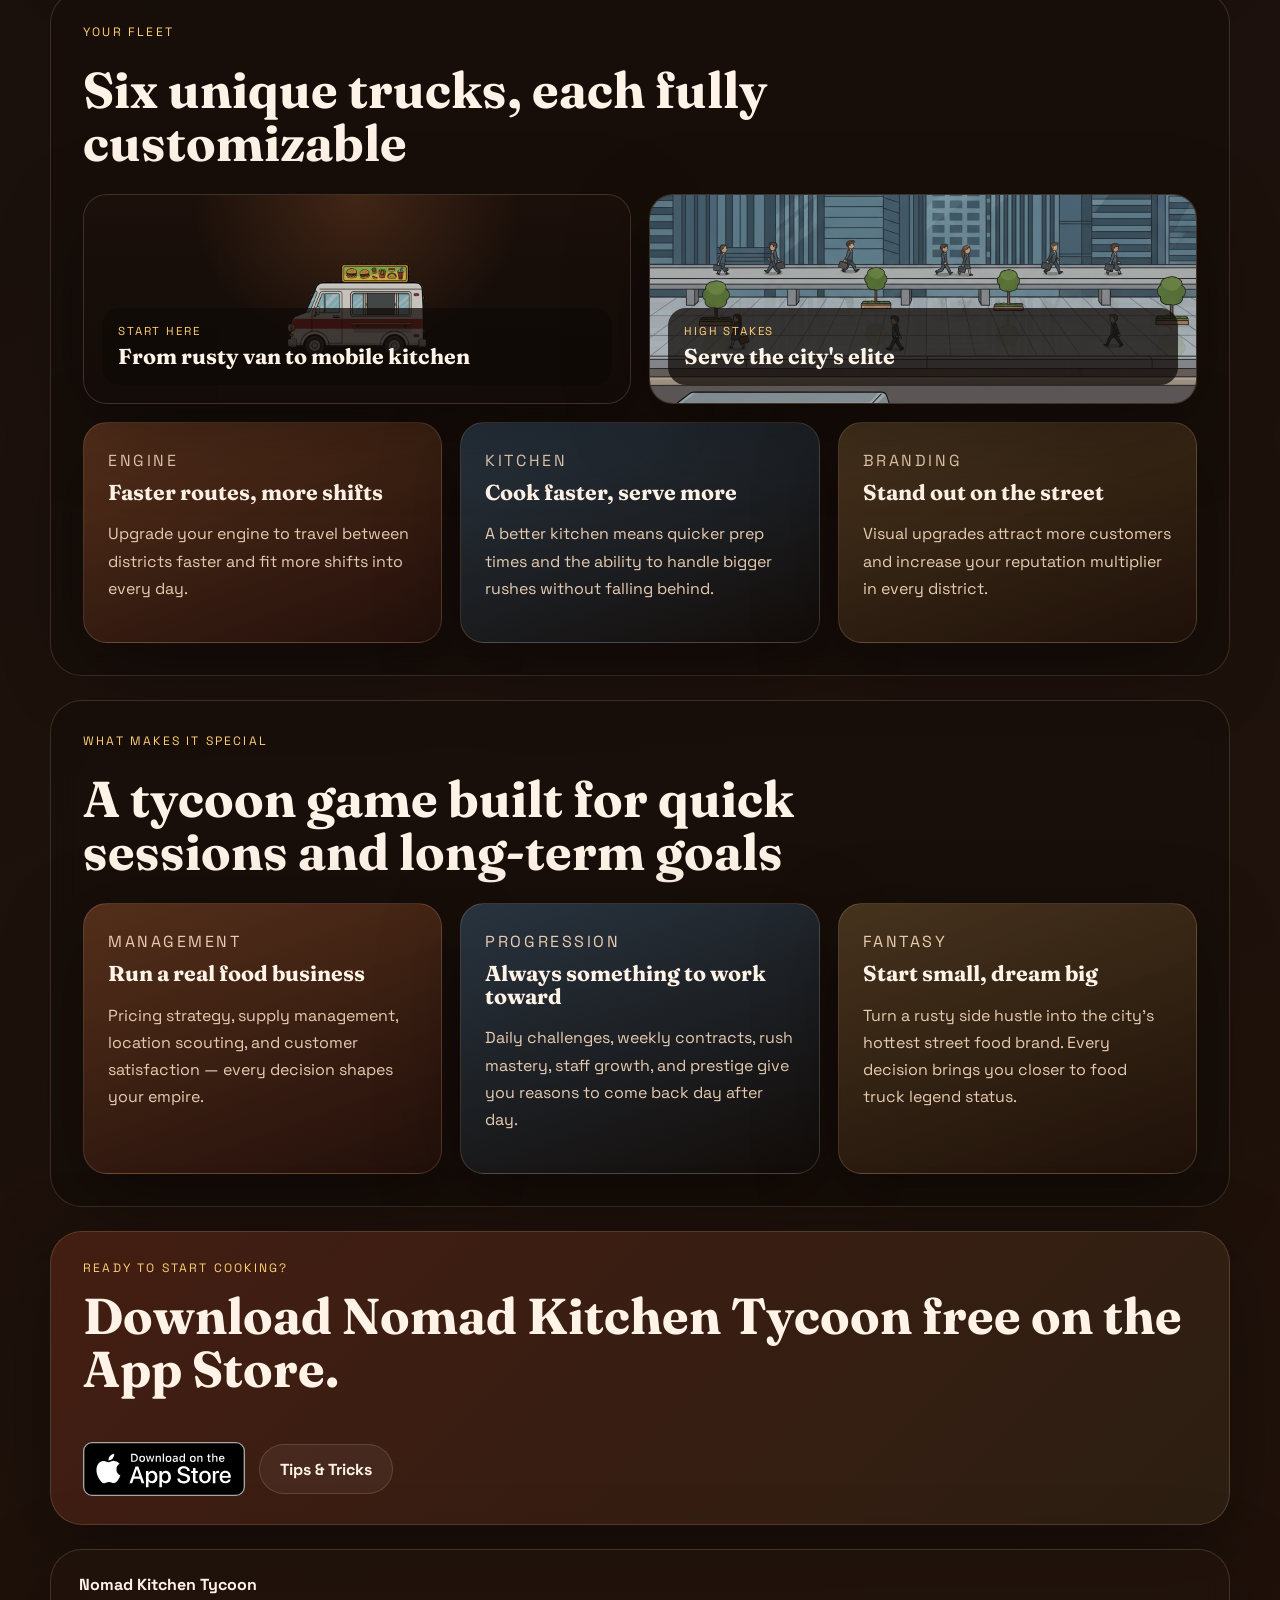
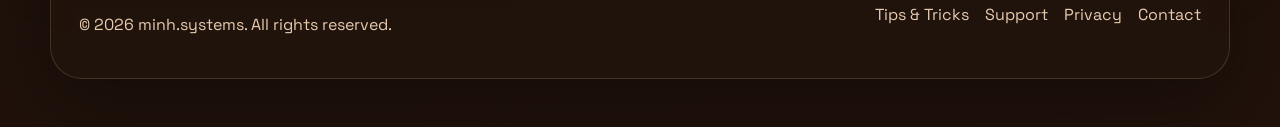
==== commit 1065169d: "Site: label the release 1.4 to match App Store Connect The store record is 1.4; the project version " ====
--- a/docs/index.html
+++ b/docs/index.html
@@ -120,7 +120,7 @@
 
       <section class="section reveal">
         <div class="section-heading">
-          <p class="eyebrow">New in version 1.5</p>
+          <p class="eyebrow">New in version 1.4</p>
           <h2>A second city, a real map, and a recipe book worth filling.</h2>
         </div>
         <div class="showcase-grid">
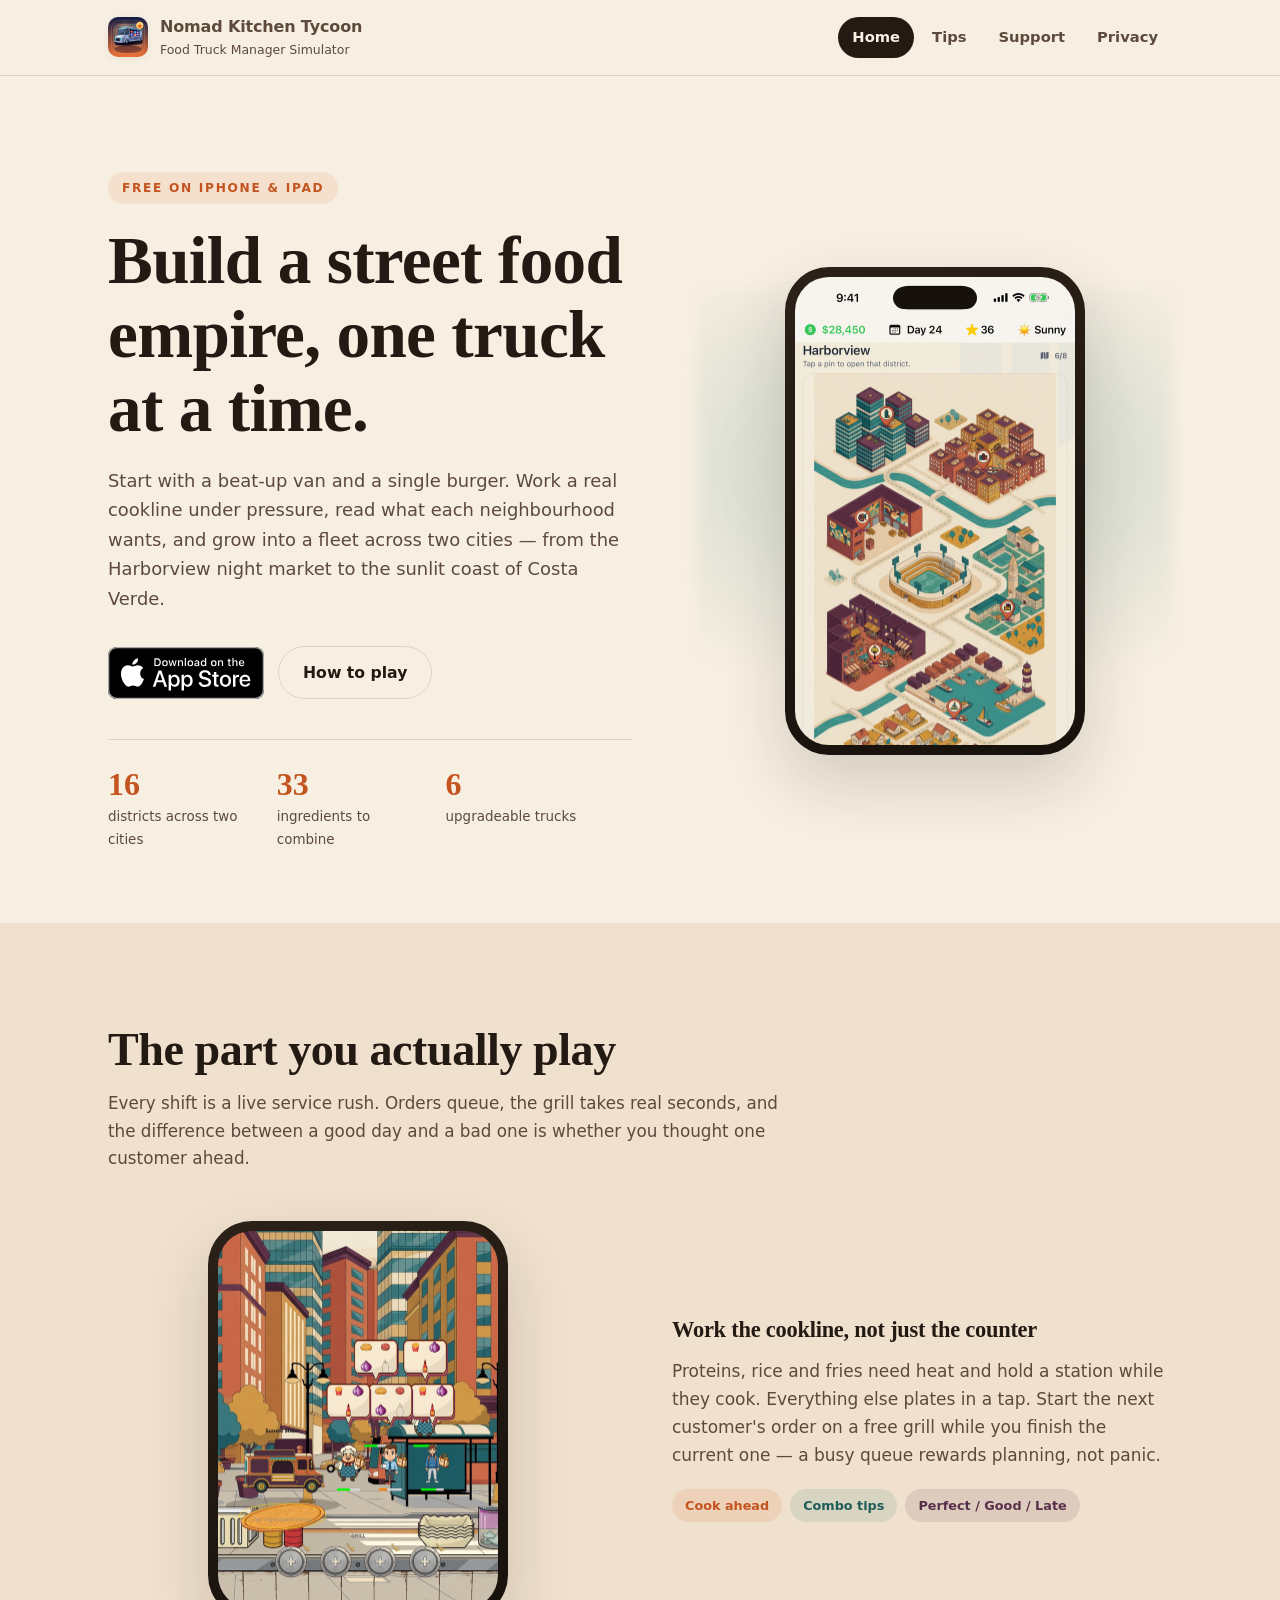
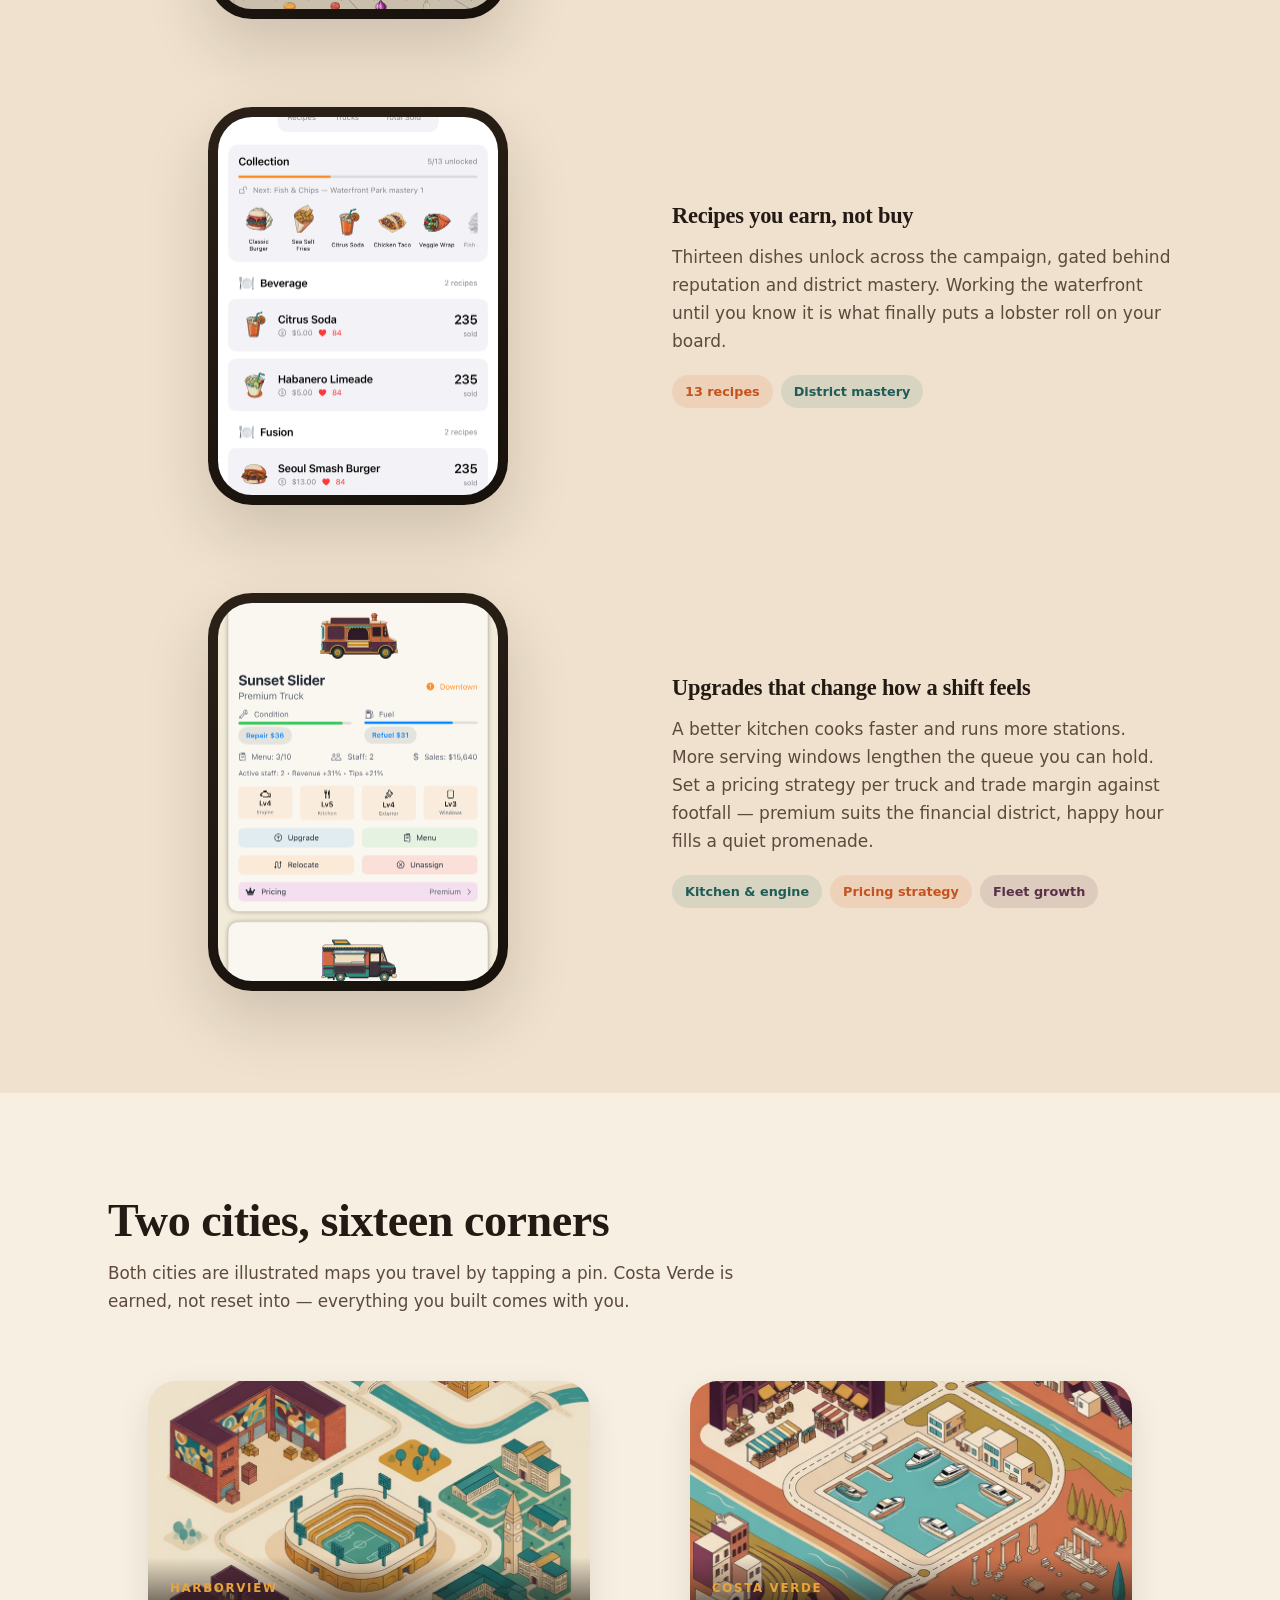
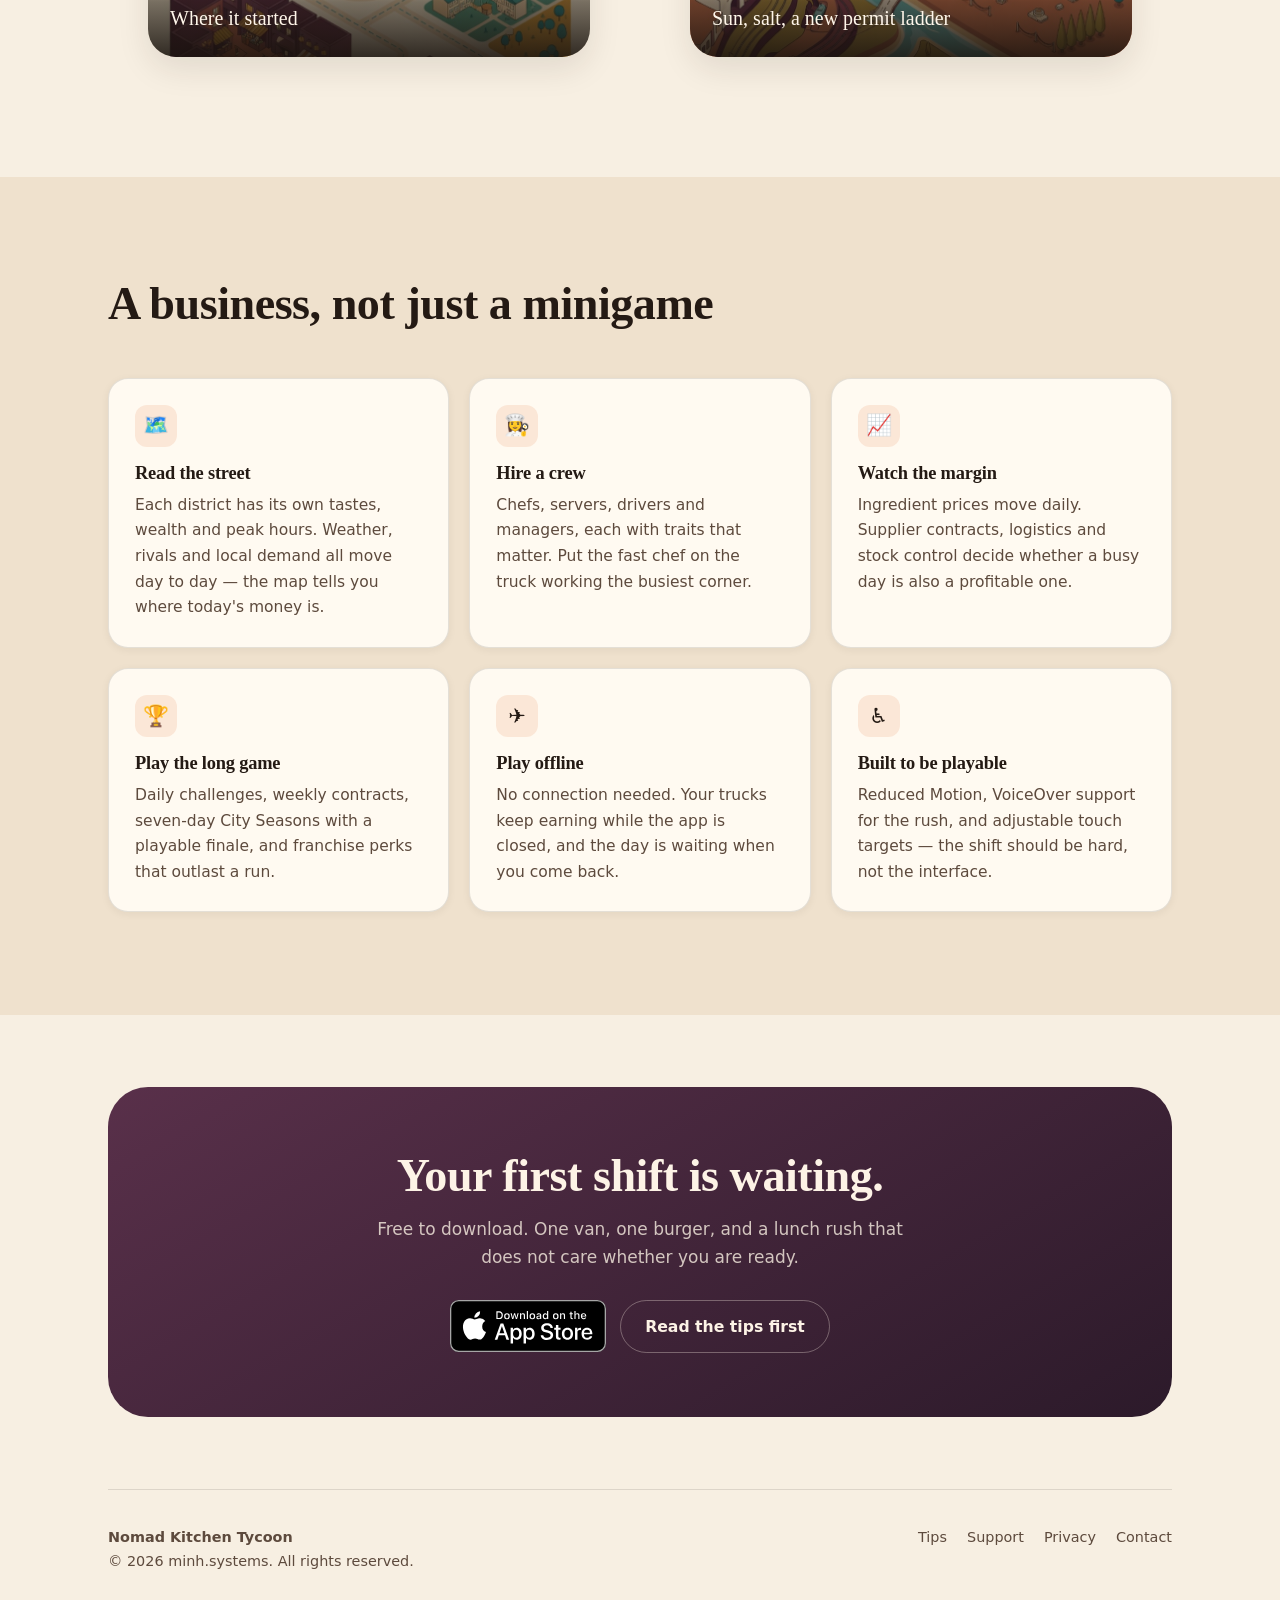
==== commit 7b4ca807: "Redesign the site around the game's own art direction The page read as older than the app it sells. " ====
--- a/docs/index.html
+++ b/docs/index.html
@@ -6,26 +6,27 @@
   <title>Nomad Kitchen Tycoon — Food Truck Manager Simulator for iPhone &amp; iPad</title>
   <meta
     name="description"
-    content="Build your street food empire from a single truck. Match menus to local demand, master sixteen districts across two cities, hire staff, and own the lunch rush in Nomad Kitchen Tycoon."
+    content="Build your street food empire from a single truck. Work a real cookline, master sixteen districts across two cities, unlock recipes, and hire a crew in Nomad Kitchen Tycoon."
   >
   <meta property="og:title" content="Nomad Kitchen Tycoon — Food Truck Manager Simulator">
   <meta
     property="og:description"
-    content="Build your street food empire from a single truck. Manage menus, hire staff, expand to a second city, and master the lunch rush."
+    content="Build your street food empire from a single truck. Work the grill, expand to a second city, and own the lunch rush."
   >
   <meta property="og:type" content="website">
   <meta property="og:url" content="https://minh.systems/NomadKitchenTycoon/">
   <meta property="og:image" content="assets/app-icon.png">
+  <meta name="theme-color" content="#f7efe2">
   <link rel="canonical" href="https://minh.systems/NomadKitchenTycoon/">
   <link rel="icon" href="assets/app-icon.png">
   <link rel="apple-touch-icon" href="assets/app-icon.png">
   <link rel="stylesheet" href="styles.css">
 </head>
-<body class="page-home">
-  <div class="site-shell">
-    <header class="site-header">
+<body>
+  <header class="site-header">
+    <div class="wrap header-inner">
       <a class="brand" href="index.html" aria-label="Nomad Kitchen Tycoon home">
-        <img class="brand-icon" src="assets/app-icon.png" alt="" width="42" height="42">
+        <img src="assets/app-icon.png" alt="" width="40" height="40">
         <span class="brand-text">
           <strong>Nomad Kitchen Tycoon</strong>
           <span>Food Truck Manager Simulator</span>
@@ -33,335 +34,261 @@
       </a>
       <nav class="site-nav" aria-label="Primary">
         <a href="index.html" aria-current="page">Home</a>
-        <a href="tips.html">Tips &amp; Tricks</a>
+        <a href="tips.html">Tips</a>
         <a href="support.html">Support</a>
         <a href="privacy.html">Privacy</a>
       </nav>
-    </header>
-
-    <main>
-      <section class="hero reveal">
+    </div>
+  </header>
+
+  <main>
+    <div class="wrap">
+      <section class="hero">
         <div class="hero-copy">
-          <p class="eyebrow">Available on iPhone &amp; iPad</p>
-          <h1>Build your street food empire, one truck at a time.</h1>
-          <p class="hero-text">
-            Start with a single beat-up van and grow it into a two-city fleet.
-            Craft winning menus, work the grill under pressure, hire talented
-            staff, and expand from Harborview to the sunlit coast of Costa
-            Verde. Nomad Kitchen Tycoon is the food truck management sim
-            you've been waiting for.
+          <span class="eyebrow">Free on iPhone &amp; iPad</span>
+          <h1>Build a street food empire, one truck at a time.</h1>
+          <p class="lead">
+            Start with a beat-up van and a single burger. Work a real cookline
+            under pressure, read what each neighbourhood wants, and grow into a
+            fleet across two cities — from the Harborview night market to the
+            sunlit coast of Costa Verde.
           </p>
           <div class="hero-actions">
-            <a class="appstore-badge" href="https://apps.apple.com/app/id6759504817" target="_blank" rel="noopener">
-              <img src="assets/app-store-badge.svg" alt="Download on the App Store" height="54">
+            <a class="appstore" href="https://apps.apple.com/app/id6759504817" target="_blank" rel="noopener">
+              <img src="assets/app-store-badge.svg" alt="Download on the App Store" height="52">
             </a>
-            <a class="button button-secondary" href="tips.html">Tips &amp; Tricks</a>
-          </div>
-          <ul class="hero-points" aria-label="Highlights">
-            <li>Deep food truck management with real progression</li>
-            <li>Multi-stage prep — get it on the grill before it is needed</li>
-            <li>16 districts across two cities, each with their own tastes</li>
-            <li>Hire staff, upgrade trucks, unlock recipes, build prestige</li>
-          </ul>
-        </div>
-
+            <a class="btn btn-ghost" href="tips.html">How to play</a>
+          </div>
+          <div class="hero-stats">
+            <div class="stat"><b>16</b><span>districts across two cities</span></div>
+            <div class="stat"><b>33</b><span>ingredients to combine</span></div>
+            <div class="stat"><b>6</b><span>upgradeable trucks</span></div>
+          </div>
+        </div>
         <div class="hero-stage">
-          <div class="showcase-card skyline-card">
-            <img class="app-icon" src="assets/app-icon.png" alt="Nomad Kitchen Tycoon app icon" width="124" height="124">
-            <div class="showcase-meta">
-              <p class="showcase-label">The Core Loop</p>
-              <h2>From one rusted van to a city-wide fleet</h2>
-              <p>
-                Tune prices, chase demand spikes, unlock recipes, and turn every
-                shift into bigger reach, better margins, and a stronger brand.
-              </p>
-            </div>
-          </div>
-          <div class="showcase-grid">
-            <article class="showcase-card small-card bg-card">
-              <img src="assets/bg-downtown.png" alt="Downtown district art" loading="lazy">
-              <div>
-                <p class="card-kicker">District Strategy</p>
-                <h3>Pick the right corner</h3>
-              </div>
-            </article>
-            <article class="showcase-card small-card truck-card">
-              <img src="assets/truck-premium.png" alt="Premium food truck" loading="lazy">
-              <div>
-                <p class="card-kicker">Fleet Growth</p>
-                <h3>Upgrade every truck</h3>
-              </div>
-            </article>
-            <article class="showcase-card wide-card bg-card">
-              <img src="assets/bg-night-market.png" alt="Night market district art" loading="lazy">
-              <div>
-                <p class="card-kicker">Rush Gameplay</p>
-                <h3>Beat the crowd, chain the combos</h3>
-              </div>
-            </article>
+          <div class="blob" aria-hidden="true"></div>
+          <div class="phone">
+            <img src="assets/shot-city-map.png"
+                 alt="The Harborview city map with district pins" width="560" height="1217">
           </div>
         </div>
       </section>
-
-      <section class="value-strip reveal">
-        <div class="value-pill">
-          <span class="value-number">16</span>
-          <span class="value-label">districts across two cities to explore and conquer</span>
-        </div>
-        <div class="value-pill">
-          <span class="value-number">33</span>
-          <span class="value-label">fresh ingredients to combine into winning recipes</span>
-        </div>
-        <div class="value-pill">
-          <span class="value-number">6</span>
-          <span class="value-label">fully upgradeable food trucks to build your fleet</span>
+    </div>
+
+    <section class="section section-alt">
+      <div class="wrap">
+        <div class="section-head reveal">
+          <h2>The part you actually play</h2>
+          <p>
+            Every shift is a live service rush. Orders queue, the grill takes
+            real seconds, and the difference between a good day and a bad one is
+            whether you thought one customer ahead.
+          </p>
+        </div>
+
+        <div class="feature reveal">
+          <div class="feature-media">
+            <div class="phone">
+              <img src="assets/shot-rush.png" alt="The rush: customers queueing with orders while items cook on the grill" width="560" height="1217" loading="lazy">
+            </div>
+          </div>
+          <div class="feature-copy">
+            <h3>Work the cookline, not just the counter</h3>
+            <p>
+              Proteins, rice and fries need heat and hold a station while they
+              cook. Everything else plates in a tap. Start the next customer's
+              order on a free grill while you finish the current one — a busy
+              queue rewards planning, not panic.
+            </p>
+            <div class="tags">
+              <span class="tag tag-warm">Cook ahead</span>
+              <span class="tag">Combo tips</span>
+              <span class="tag tag-plum">Perfect / Good / Late</span>
+            </div>
+          </div>
+        </div>
+
+        <div class="feature reveal">
+          <div class="feature-media">
+            <div class="phone">
+              <img src="assets/shot-recipes.png" alt="The recipe book showing collection progress" width="560" height="1217" loading="lazy">
+            </div>
+          </div>
+          <div class="feature-copy">
+            <h3>Recipes you earn, not buy</h3>
+            <p>
+              Thirteen dishes unlock across the campaign, gated behind reputation
+              and district mastery. Working the waterfront until you know it is
+              what finally puts a lobster roll on your board.
+            </p>
+            <div class="tags">
+              <span class="tag tag-warm">13 recipes</span>
+              <span class="tag">District mastery</span>
+            </div>
+          </div>
+        </div>
+
+        <div class="feature reveal">
+          <div class="feature-media">
+            <div class="phone">
+              <img src="assets/shot-fleet.png" alt="Truck management with upgrade levels and pricing" width="560" height="1217" loading="lazy">
+            </div>
+          </div>
+          <div class="feature-copy">
+            <h3>Upgrades that change how a shift feels</h3>
+            <p>
+              A better kitchen cooks faster and runs more stations. More serving
+              windows lengthen the queue you can hold. Set a pricing strategy per
+              truck and trade margin against footfall — premium suits the
+              financial district, happy hour fills a quiet promenade.
+            </p>
+            <div class="tags">
+              <span class="tag">Kitchen &amp; engine</span>
+              <span class="tag tag-warm">Pricing strategy</span>
+              <span class="tag tag-plum">Fleet growth</span>
+            </div>
+          </div>
+        </div>
+      </div>
+    </section>
+
+    <section class="section">
+      <div class="wrap">
+        <div class="section-head reveal">
+          <h2>Two cities, sixteen corners</h2>
+          <p>
+            Both cities are illustrated maps you travel by tapping a pin. Costa
+            Verde is earned, not reset into — everything you built comes with you.
+          </p>
+        </div>
+        <div class="cities reveal">
+          <figure class="city">
+            <img src="assets/city-map-harborview.png" alt="Illustrated map of Harborview" loading="lazy">
+            <figcaption>
+              <b>Harborview</b>
+              <span>Where it started</span>
+            </figcaption>
+          </figure>
+          <figure class="city">
+            <img src="assets/city-map-costa-verde.png" alt="Illustrated map of Costa Verde" loading="lazy">
+            <figcaption>
+              <b>Costa Verde</b>
+              <span>Sun, salt, a new permit ladder</span>
+            </figcaption>
+          </figure>
+        </div>
+      </div>
+    </section>
+
+    <section class="section section-alt">
+      <div class="wrap">
+        <div class="section-head reveal">
+          <h2>A business, not just a minigame</h2>
+        </div>
+        <div class="grid reveal">
+          <article class="card">
+            <div class="card-icon" aria-hidden="true">🗺️</div>
+            <h3>Read the street</h3>
+            <p>
+              Each district has its own tastes, wealth and peak hours. Weather,
+              rivals and local demand all move day to day — the map tells you
+              where today's money is.
+            </p>
+          </article>
+          <article class="card">
+            <div class="card-icon" aria-hidden="true">👩‍🍳</div>
+            <h3>Hire a crew</h3>
+            <p>
+              Chefs, servers, drivers and managers, each with traits that matter.
+              Put the fast chef on the truck working the busiest corner.
+            </p>
+          </article>
+          <article class="card">
+            <div class="card-icon" aria-hidden="true">📈</div>
+            <h3>Watch the margin</h3>
+            <p>
+              Ingredient prices move daily. Supplier contracts, logistics and
+              stock control decide whether a busy day is also a profitable one.
+            </p>
+          </article>
+          <article class="card">
+            <div class="card-icon" aria-hidden="true">🏆</div>
+            <h3>Play the long game</h3>
+            <p>
+              Daily challenges, weekly contracts, seven-day City Seasons with a
+              playable finale, and franchise perks that outlast a run.
+            </p>
+          </article>
+          <article class="card">
+            <div class="card-icon" aria-hidden="true">✈️</div>
+            <h3>Play offline</h3>
+            <p>
+              No connection needed. Your trucks keep earning while the app is
+              closed, and the day is waiting when you come back.
+            </p>
+          </article>
+          <article class="card">
+            <div class="card-icon" aria-hidden="true">♿</div>
+            <h3>Built to be playable</h3>
+            <p>
+              Reduced Motion, VoiceOver support for the rush, and adjustable
+              touch targets — the shift should be hard, not the interface.
+            </p>
+          </article>
+        </div>
+      </div>
+    </section>
+
+    <div class="wrap">
+      <section class="cta reveal">
+        <h2>Your first shift is waiting.</h2>
+        <p>
+          Free to download. One van, one burger, and a lunch rush that does not
+          care whether you are ready.
+        </p>
+        <div class="cta-actions">
+          <a class="appstore" href="https://apps.apple.com/app/id6759504817" target="_blank" rel="noopener">
+            <img src="assets/app-store-badge.svg" alt="Download on the App Store" height="52">
+          </a>
+          <a class="btn btn-ghost" href="tips.html">Read the tips first</a>
         </div>
       </section>
-
-      <section class="section reveal">
-        <div class="section-heading">
-          <p class="eyebrow">New in version 1.4</p>
-          <h2>A second city, a real map, and a recipe book worth filling.</h2>
-        </div>
-        <div class="showcase-grid">
-          <article class="showcase-card small-card bg-card">
-            <img src="assets/city-map-harborview.png" alt="Illustrated map of Harborview with district pins" loading="lazy">
-            <div>
-              <p class="card-kicker">Harborview</p>
-              <h3>Where it started</h3>
-            </div>
-          </article>
-          <article class="showcase-card small-card bg-card">
-            <img src="assets/city-map-costa-verde.png" alt="Illustrated map of Costa Verde with district pins" loading="lazy">
-            <div>
-              <p class="card-kicker">Costa Verde</p>
-              <h3>Sun, salt, a new permit ladder</h3>
-            </div>
-          </article>
-        </div>
-        <div class="story-grid" style="margin-top: 18px;">
-          <article class="story-card accent-warm">
-            <p class="card-kicker">Expansion</p>
-            <h3>Take the empire to the coast</h3>
-            <p>
-              Earn your reputation, bank the cash, and buy your way into Costa
-              Verde — eight new districts from a working fishing harbour to a
-              festival square that never quite closes. You keep everything you
-              built; the map simply gets bigger.
-            </p>
-          </article>
-          <article class="story-card accent-ink">
-            <p class="card-kicker">City Map</p>
-            <h3>Tap the pin, take the corner</h3>
-            <p>
-              Both cities are drawn as real illustrated maps. Your trucks show
-              up where they are parked, the day's recommended route is marked,
-              and every district is one tap away instead of buried in a list.
-            </p>
-          </article>
-          <article class="story-card accent-gold">
-            <p class="card-kicker">Recipe Book</p>
-            <h3>A collection, not an inventory</h3>
-            <p>
-              Thirteen curated recipes unlock across the campaign, gated on
-              reputation and District Mastery — so mastering the waterfront is
-              what finally puts a lobster roll on your board.
-            </p>
-          </article>
-        </div>
-        <div class="story-grid" style="margin-top: 18px;">
-          <article class="story-card accent-warm">
-            <p class="card-kicker">Work the Line</p>
-            <h3>Cook ahead, not just fast</h3>
-            <p>
-              A free grill station can now start the next customer's order while
-              you plate the current one. Kitchen upgrades finally buy throughput
-              you can feel, and a busy queue rewards planning over panic.
-            </p>
-          </article>
-          <article class="story-card accent-ink">
-            <p class="card-kicker">Fair Fights</p>
-            <h3>Rebalanced from the first shift</h3>
-            <p>
-              Rush pacing was rebuilt around how service actually works, so a
-              full queue is a challenge rather than a lost cause — and the
-              guided first shift can no longer be failed.
-            </p>
-          </article>
-          <article class="story-card accent-gold">
-            <p class="card-kicker">Pricing</p>
-            <h3>Budget, standard, premium, happy hour</h3>
-            <p>
-              Set a pricing strategy per truck and trade margin against footfall.
-              Premium suits the financial district; happy hour fills a quiet
-              promenade.
-            </p>
-          </article>
-        </div>
-      </section>
-
-      <section class="section reveal">
-        <div class="section-heading">
-          <p class="eyebrow">Game Features</p>
-          <h2>Everything you need to build a food truck empire</h2>
-        </div>
-        <div class="feature-grid">
-          <article class="feature-card">
-            <h3>Craft the perfect menu</h3>
-            <p>
-              Combine 33 real ingredients into custom recipes. Match each truck's
-              menu to neighborhood demand and develop signature dishes that keep
-              customers coming back.
-            </p>
-          </article>
-          <article class="feature-card">
-            <h3>Master the lunch rush</h3>
-            <p>
-              Time-pressure rush events demand quick decisions and smooth combos.
-              Serve faster, earn bigger tips, and build your reputation across the city.
-            </p>
-          </article>
-          <article class="feature-card">
-            <h3>Hire and grow your crew</h3>
-            <p>
-              Recruit chefs, servers, drivers, and managers — each with unique traits.
-              Level them up and optimize your team for peak performance.
-            </p>
-          </article>
-          <article class="feature-card">
-            <h3>Upgrade your fleet</h3>
-            <p>
-              Boost engines, kitchens, storage, serving speed, and branding on each truck.
-              Every upgrade is visible and changes how your trucks perform on the street.
-            </p>
-          </article>
-          <article class="feature-card">
-            <h3>Conquer every district</h3>
-            <p>
-              Sixteen neighbourhoods across two cities, each with distinct tastes
-              and spending habits. Build District Mastery for permanent local
-              revenue and tip bonuses.
-            </p>
-          </article>
-          <article class="feature-card">
-            <h3>Complete contracts &amp; challenges</h3>
-            <p>
-              Take on daily challenges and weekly contracts for bonus rewards.
-              Prestige your empire to unlock new layers of progression and earn
-              permanent multipliers.
-            </p>
-          </article>
-        </div>
-      </section>
-
-      <section class="section reveal">
-        <div class="section-heading">
-          <p class="eyebrow">Your Fleet</p>
-          <h2>Six unique trucks, each fully customizable</h2>
-        </div>
-        <div class="showcase-grid">
-          <article class="showcase-card small-card truck-card">
-            <img src="assets/truck-classic.png" alt="Classic food truck" loading="lazy">
-            <div>
-              <p class="card-kicker">Start Here</p>
-              <h3>From rusty van to mobile kitchen</h3>
-            </div>
-          </article>
-          <article class="showcase-card small-card bg-card">
-            <img src="assets/bg-financial.png" alt="Financial district" loading="lazy">
-            <div>
-              <p class="card-kicker">High Stakes</p>
-              <h3>Serve the city's elite</h3>
-            </div>
-          </article>
-        </div>
-        <div class="story-grid" style="margin-top: 18px;">
-          <article class="story-card accent-warm">
-            <p class="card-kicker">Engine</p>
-            <h3>Faster routes, more shifts</h3>
-            <p>
-              Upgrade your engine to travel between districts faster and fit
-              more shifts into every day.
-            </p>
-          </article>
-          <article class="story-card accent-ink">
-            <p class="card-kicker">Kitchen</p>
-            <h3>Cook faster, serve more</h3>
-            <p>
-              A better kitchen means quicker prep times and the ability to
-              handle bigger rushes without falling behind.
-            </p>
-          </article>
-          <article class="story-card accent-gold">
-            <p class="card-kicker">Branding</p>
-            <h3>Stand out on the street</h3>
-            <p>
-              Visual upgrades attract more customers and increase your
-              reputation multiplier in every district.
-            </p>
-          </article>
-        </div>
-      </section>
-
-      <section class="section reveal">
-        <div class="section-heading">
-          <p class="eyebrow">What Makes It Special</p>
-          <h2>A tycoon game built for quick sessions and long-term goals</h2>
-        </div>
-        <div class="story-grid">
-          <article class="story-card accent-warm">
-            <p class="card-kicker">Management</p>
-            <h3>Run a real food business</h3>
-            <p>
-              Pricing strategy, supply management, location scouting, and customer
-              satisfaction — every decision shapes your empire.
-            </p>
-          </article>
-          <article class="story-card accent-ink">
-            <p class="card-kicker">Progression</p>
-            <h3>Always something to work toward</h3>
-            <p>
-              Daily challenges, weekly contracts, rush mastery, staff growth, and
-              prestige give you reasons to come back day after day.
-            </p>
-          </article>
-          <article class="story-card accent-gold">
-            <p class="card-kicker">Fantasy</p>
-            <h3>Start small, dream big</h3>
-            <p>
-              Turn a rusty side hustle into the city's hottest street food brand.
-              Every decision brings you closer to food truck legend status.
-            </p>
-          </article>
-        </div>
-      </section>
-
-      <section class="cta-band reveal">
+    </div>
+
+    <div class="wrap">
+      <footer class="site-footer">
         <div>
-          <p class="eyebrow">Ready to start cooking?</p>
-          <h2>Download Nomad Kitchen Tycoon free on the App Store.</h2>
-        </div>
-        <div class="cta-actions">
-          <a class="appstore-badge" href="https://apps.apple.com/app/id6759504817" target="_blank" rel="noopener">
-            <img src="assets/app-store-badge.svg" alt="Download on the App Store" height="54">
-          </a>
-          <a class="button button-secondary" href="tips.html">Tips &amp; Tricks</a>
-        </div>
-      </section>
-    </main>
-
-    <footer class="site-footer">
-      <div>
-        <strong>Nomad Kitchen Tycoon</strong>
-        <p>&copy; 2026 minh.systems. All rights reserved.</p>
-      </div>
-      <div class="footer-links">
-        <a href="tips.html">Tips &amp; Tricks</a>
-        <a href="support.html">Support</a>
-        <a href="privacy.html">Privacy</a>
-        <a href="mailto:mip@gmx.biz">Contact</a>
-      </div>
-    </footer>
-  </div>
+          <strong>Nomad Kitchen Tycoon</strong>
+          <p>&copy; 2026 minh.systems. All rights reserved.</p>
+        </div>
+        <nav class="footer-links" aria-label="Footer">
+          <a href="tips.html">Tips</a>
+          <a href="support.html">Support</a>
+          <a href="privacy.html">Privacy</a>
+          <a href="mailto:mip@gmx.biz">Contact</a>
+        </nav>
+      </footer>
+    </div>
+  </main>
+
+  <script>
+    // Progressive enhancement only — everything is visible without JS.
+    (function () {
+      var items = document.querySelectorAll('.reveal');
+      if (!('IntersectionObserver' in window)) {
+        items.forEach(function (el) { el.classList.add('is-visible'); });
+        return;
+      }
+      var io = new IntersectionObserver(function (entries) {
+        entries.forEach(function (entry) {
+          if (entry.isIntersecting) {
+            entry.target.classList.add('is-visible');
+            io.unobserve(entry.target);
+          }
+        });
+      }, { rootMargin: '0px 0px -8% 0px' });
+      items.forEach(function (el) { io.observe(el); });
+    })();
+  </script>
 </body>
 </html>
--- a/docs/styles.css
+++ b/docs/styles.css
@@ -1,789 +1,755 @@
-@import url("https://fonts.googleapis.com/css2?family=Fraunces:wght@500;600;700&family=Space+Grotesk:wght@400;500;700&display=swap");
+/* Nomad Kitchen Tycoon — marketing site
+ *
+ * Rebuilt for 1.4. The previous sheet painted headlines straight onto the
+ * district illustrations with no scrim, so the hero copy and the artwork fought
+ * each other and both lost. It also ran a near-black brown ground that had
+ * nothing to do with the game, which is warm cream and terracotta.
+ *
+ * Palette is taken from the app's own art direction so the page and the store
+ * screenshots read as one product.
+ */
 
 :root {
-  --bg: #130d09;
-  --bg-elevated: rgba(34, 20, 13, 0.76);
-  --bg-soft: rgba(255, 245, 232, 0.08);
-  --line: rgba(255, 214, 176, 0.16);
-  --text: #fff3e7;
-  --muted: #e7cbb1;
-  --accent: #ff8f4d;
-  --accent-deep: #ff5c33;
-  --accent-gold: #ffce73;
-  --accent-ink: #1f2833;
-  --shadow: 0 24px 80px rgba(0, 0, 0, 0.35);
-  --radius-xl: 32px;
-  --radius-lg: 24px;
-  --radius-md: 18px;
-  --max-width: 1180px;
-}
-
-* {
-  box-sizing: border-box;
-}
-
-html {
-  scroll-behavior: smooth;
-}
+  /* Ground */
+  --paper: #f7efe2;
+  --paper-warm: #efe1cd;
+  --card: #fffaf1;
+  --ink: #241a14;
+  --ink-soft: #5d4a3d;
+  --line: rgba(36, 26, 20, 0.12);
+
+  /* Accents, straight from the in-game palette */
+  --terracotta: #e2703a;
+  --terracotta-deep: #c4541f;
+  --teal: #2f7d76;
+  --teal-deep: #1f5c57;
+  --plum: #59304a;
+  --mustard: #e8a33d;
+
+  --shadow-sm: 0 2px 8px rgba(36, 26, 20, 0.06);
+  --shadow-md: 0 12px 32px rgba(36, 26, 20, 0.10);
+  --shadow-lg: 0 28px 64px rgba(36, 26, 20, 0.16);
+
+  --r-sm: 12px;
+  --r-md: 20px;
+  --r-lg: 28px;
+  --r-xl: 40px;
+
+  --max: 1160px;
+  --gutter: clamp(20px, 5vw, 48px);
+}
+
+* { box-sizing: border-box; }
+
+html { scroll-behavior: smooth; }
 
 body {
   margin: 0;
-  color: var(--text);
-  font-family: "Space Grotesk", "Avenir Next", "Segoe UI", sans-serif;
-  background:
-    radial-gradient(circle at top left, rgba(255, 143, 77, 0.22), transparent 34%),
-    radial-gradient(circle at top right, rgba(255, 206, 115, 0.14), transparent 26%),
-    linear-gradient(160deg, #0e0906 0%, #17100c 40%, #21120b 100%);
-  min-height: 100vh;
-}
-
-body::before {
-  content: "";
-  position: fixed;
-  inset: 0;
-  pointer-events: none;
-  background-image:
-    linear-gradient(rgba(255, 255, 255, 0.02) 1px, transparent 1px),
-    linear-gradient(90deg, rgba(255, 255, 255, 0.02) 1px, transparent 1px);
-  background-size: 28px 28px;
-  mask-image: radial-gradient(circle at center, black 35%, transparent 85%);
-  opacity: 0.35;
-}
-
-a {
-  color: inherit;
-}
-
-img {
-  display: block;
-  max-width: 100%;
-}
-
-.site-shell {
-  position: relative;
-  z-index: 1;
-  width: min(calc(100% - 32px), var(--max-width));
+  background: var(--paper);
+  color: var(--ink);
+  font-family: "Avenir Next", "Segoe UI", system-ui, -apple-system, sans-serif;
+  font-size: 17px;
+  line-height: 1.65;
+  -webkit-font-smoothing: antialiased;
+}
+
+img { max-width: 100%; display: block; }
+
+a { color: inherit; }
+
+h1, h2, h3 {
+  font-family: Georgia, "Times New Roman", serif;
+  line-height: 1.1;
+  letter-spacing: -0.01em;
+  margin: 0;
+}
+
+h1 { font-size: clamp(2.6rem, 6vw, 4.2rem); }
+h2 { font-size: clamp(1.9rem, 3.6vw, 2.9rem); }
+h3 { font-size: clamp(1.15rem, 1.8vw, 1.4rem); }
+
+p { margin: 0; }
+
+.wrap {
+  width: 100%;
+  max-width: var(--max);
   margin: 0 auto;
-  padding-bottom: 48px;
-}
-
-.site-header,
-.site-footer,
-.hero,
-.subpage-hero,
-.section,
-.value-strip,
-.cta-band {
-  backdrop-filter: blur(12px);
-}
+  padding-inline: var(--gutter);
+}
+
+/* ---------- Header ---------- */
 
 .site-header {
+  position: sticky;
+  top: 0;
+  z-index: 50;
+  background: rgba(247, 239, 226, 0.86);
+  backdrop-filter: blur(14px);
+  border-bottom: 1px solid var(--line);
+}
+
+.header-inner {
   display: flex;
   align-items: center;
   justify-content: space-between;
   gap: 20px;
+  padding-block: 14px;
+}
+
+.brand {
+  display: flex;
+  align-items: center;
+  gap: 12px;
+  text-decoration: none;
+}
+
+.brand img {
+  width: 40px;
+  height: 40px;
+  border-radius: 10px;
+  box-shadow: var(--shadow-sm);
+}
+
+.brand strong { display: block; font-size: 1rem; letter-spacing: -0.01em; }
+.brand span { display: block; font-size: 0.78rem; color: var(--ink-soft); }
+
+.site-nav {
+  display: flex;
+  gap: 4px;
+  align-items: center;
+}
+
+.site-nav a {
+  text-decoration: none;
+  font-size: 0.92rem;
+  font-weight: 600;
+  color: var(--ink-soft);
+  padding: 8px 14px;
+  border-radius: 999px;
+}
+
+.site-nav a:hover { background: rgba(36, 26, 20, 0.06); color: var(--ink); }
+.site-nav a[aria-current="page"] { background: var(--ink); color: var(--paper); }
+
+/* ---------- Buttons ---------- */
+
+.btn {
+  display: inline-flex;
+  align-items: center;
+  gap: 8px;
+  padding: 13px 24px;
+  border-radius: 999px;
+  font-weight: 700;
+  font-size: 0.98rem;
+  text-decoration: none;
+  border: 1px solid transparent;
+  transition: transform 0.15s ease, box-shadow 0.15s ease;
+}
+
+.btn:hover { transform: translateY(-1px); }
+
+.btn-primary {
+  background: var(--terracotta);
+  color: #fff;
+  box-shadow: 0 8px 20px rgba(226, 112, 58, 0.28);
+}
+.btn-primary:hover { background: var(--terracotta-deep); }
+
+.btn-ghost {
+  background: transparent;
+  color: var(--ink);
+  border-color: var(--line);
+}
+.btn-ghost:hover { background: rgba(36, 26, 20, 0.05); }
+
+.appstore img { height: 52px; width: auto; }
+
+/* ---------- Hero ---------- */
+
+.hero {
+  padding-block: clamp(48px, 8vw, 96px) clamp(40px, 6vw, 72px);
+  display: grid;
+  grid-template-columns: 1.05fr 0.95fr;
+  gap: clamp(32px, 5vw, 72px);
+  align-items: center;
+}
+
+.eyebrow {
+  display: inline-block;
+  font-size: 0.76rem;
+  font-weight: 800;
+  letter-spacing: 0.14em;
+  text-transform: uppercase;
+  color: var(--terracotta-deep);
+  background: rgba(226, 112, 58, 0.12);
+  padding: 6px 14px;
+  border-radius: 999px;
+  margin-bottom: 20px;
+}
+
+.hero p.lead {
+  font-size: 1.12rem;
+  color: var(--ink-soft);
   margin-top: 20px;
-  padding: 18px 22px;
+  max-width: 46ch;
+}
+
+.hero-actions {
+  display: flex;
+  flex-wrap: wrap;
+  gap: 14px;
+  align-items: center;
+  margin-top: 32px;
+}
+
+.hero-stats {
+  display: flex;
+  gap: 32px;
+  margin-top: 40px;
+  padding-top: 28px;
+  border-top: 1px solid var(--line);
+  flex-wrap: wrap;
+}
+
+.stat b {
+  display: block;
+  font-family: Georgia, serif;
+  font-size: 2rem;
+  line-height: 1;
+  color: var(--terracotta-deep);
+}
+
+.stat span {
+  font-size: 0.84rem;
+  color: var(--ink-soft);
+  display: block;
+  margin-top: 6px;
+  max-width: 16ch;
+}
+
+/* Phone frame — the screenshots are the product shot, so they get a real
+   device bezel rather than sitting loose on the page. */
+.phone {
+  position: relative;
+  margin: 0 auto;
+  width: min(300px, 78vw);
+  padding: 10px;
+  background: linear-gradient(160deg, #2b2118, #17110c);
+  border-radius: 44px;
+  box-shadow: var(--shadow-lg);
+}
+
+/* A 9:19.5 screenshot at full height is taller than the copy beside it, which
+   pushed the headline down the page and left a band of empty paper above it.
+   Showing the top two-thirds reads as a device peek and keeps the row balanced. */
+.phone img {
+  border-radius: 34px;
+  display: block;
+  width: 100%;
+  height: clamp(380px, 52vh, 520px);
+  object-fit: cover;
+  object-position: top center;
+}
+
+.phone-tall img { height: clamp(420px, 58vh, 580px); }
+
+/* The drawn notch only lines up when the crop is top-anchored and the
+   screenshot's own status bar is visible — as in the hero. Feature shots are
+   centre-cropped, so it would float over game content instead. */
+.feature .phone::after { display: none; }
+
+.phone::after {
+  content: "";
+  position: absolute;
+  top: 20px;
+  left: 50%;
+  transform: translateX(-50%);
+  width: 84px;
+  height: 22px;
+  background: #17110c;
+  border-radius: 999px;
+}
+
+.hero-stage { position: relative; }
+
+/* Negative insets put this decorative glow outside the container, and an
+   absolutely positioned box still counts toward scrollWidth — so on narrow
+   screens it alone gave the document a horizontal scroll. Kept inside the
+   bounds; the gradient is widened so it still reads as a glow. */
+.hero-stage .blob {
+  position: absolute;
+  inset: 4% 0 8% 0;
+  background: radial-gradient(ellipse 130% 80% at 50% 42%, rgba(47, 125, 118, 0.22), transparent 68%);
+  filter: blur(8px);
+  z-index: -1;
+  pointer-events: none;
+}
+
+/* ---------- Sections ---------- */
+
+.section { padding-block: clamp(56px, 8vw, 104px); }
+.section-alt { background: var(--paper-warm); }
+
+.section-head { max-width: 62ch; margin-bottom: clamp(28px, 4vw, 48px); }
+.section-head p { color: var(--ink-soft); margin-top: 14px; font-size: 1.05rem; }
+
+/* Feature rows — image and copy side by side, never stacked on top */
+.feature {
+  display: grid;
+  grid-template-columns: 1fr 1fr;
+  gap: clamp(28px, 5vw, 72px);
+  align-items: center;
+}
+
+.feature + .feature { margin-top: clamp(48px, 7vw, 88px); }
+.feature:nth-child(even) .feature-media { order: -1; }
+
+.feature-media {
+  display: flex;
+  justify-content: center;
+}
+
+/* Shorter than the hero device, so a two-paragraph column does not sit in the
+   middle of a 540px row with empty paper above and below it. Centred crop
+   rather than top-anchored: in the rush shot the queue, the grill and the
+   ingredient bar are all in the lower two-thirds, and a top crop showed mostly
+   skyline. */
+.feature .phone img {
+  height: clamp(320px, 42vh, 400px);
+  object-position: center;
+}
+
+.feature-copy h3 { margin-bottom: 14px; }
+.feature-copy p { color: var(--ink-soft); }
+
+.tags {
+  display: flex;
+  flex-wrap: wrap;
+  gap: 8px;
+  margin-top: 20px;
+}
+
+.tag {
+  font-size: 0.8rem;
+  font-weight: 700;
+  padding: 6px 13px;
+  border-radius: 999px;
+  background: rgba(47, 125, 118, 0.12);
+  color: var(--teal-deep);
+}
+
+.tag-warm { background: rgba(226, 112, 58, 0.14); color: var(--terracotta-deep); }
+.tag-plum { background: rgba(89, 48, 74, 0.12); color: var(--plum); }
+
+/* ---------- Cards ---------- */
+
+.grid {
+  display: grid;
+  grid-template-columns: repeat(auto-fit, minmax(260px, 1fr));
+  gap: 20px;
+}
+
+.card {
+  background: var(--card);
   border: 1px solid var(--line);
-  border-radius: 999px;
-  background: rgba(18, 11, 8, 0.72);
-  box-shadow: var(--shadow);
-}
-
-.brand {
-  display: inline-flex;
-  align-items: center;
-  gap: 14px;
-  text-decoration: none;
-}
-
-.brand-icon {
+  border-radius: var(--r-md);
+  padding: 26px;
+  box-shadow: var(--shadow-sm);
+}
+
+.card h3 { margin-bottom: 10px; font-size: 1.15rem; }
+.card p { color: var(--ink-soft); font-size: 0.97rem; }
+
+.card-icon {
   width: 42px;
   height: 42px;
-  border-radius: 22.37%;
-  box-shadow: 0 4px 12px rgba(0, 0, 0, 0.3);
-}
-
-.brand-text {
-  display: flex;
-  flex-direction: column;
-  gap: 2px;
-}
-
-.brand-text strong {
-  font-size: 0.98rem;
-  letter-spacing: 0.01em;
-}
-
-.brand-text span {
-  color: var(--muted);
-  font-size: 0.84rem;
-}
-
-.site-nav {
-  display: flex;
+  border-radius: 12px;
+  display: grid;
+  place-items: center;
+  font-size: 1.3rem;
+  margin-bottom: 16px;
+  background: rgba(226, 112, 58, 0.14);
+}
+
+/* City cards — art with a real scrim so the label is readable */
+.cities { display: grid; grid-template-columns: 1fr 1fr; gap: 20px; }
+
+.city {
+  position: relative;
+  border-radius: var(--r-lg);
+  overflow: hidden;
+  box-shadow: var(--shadow-md);
+  aspect-ratio: 16 / 10;
+}
+
+.city img { width: 100%; height: 100%; object-fit: cover; }
+
+.city figcaption {
+  position: absolute;
+  inset: auto 0 0 0;
+  padding: 22px;
+  /* The old sheet had no scrim at all, so white text landed on pale stucco. */
+  background: linear-gradient(to top, rgba(23, 17, 12, 0.88), rgba(23, 17, 12, 0.55) 55%, transparent);
+  color: #fff6ea;
+}
+
+.city figcaption b {
+  display: block;
+  font-size: 0.74rem;
+  letter-spacing: 0.14em;
+  text-transform: uppercase;
+  color: var(--mustard);
+  margin-bottom: 4px;
+}
+
+.city figcaption span { font-family: Georgia, serif; font-size: 1.25rem; }
+
+/* ---------- CTA ---------- */
+
+.cta {
+  background: linear-gradient(150deg, var(--plum), #2c1a2a);
+  color: #fdf3e6;
+  border-radius: var(--r-xl);
+  padding: clamp(36px, 6vw, 64px);
+  text-align: center;
+  margin-block: clamp(40px, 6vw, 72px);
+}
+
+.cta h2 { margin-bottom: 14px; }
+.cta p { color: rgba(253, 243, 230, 0.78); max-width: 52ch; margin: 0 auto 28px; }
+
+.cta-actions {
+  display: flex;
+  gap: 14px;
+  justify-content: center;
   flex-wrap: wrap;
-  gap: 10px;
-}
-
-.site-nav a {
-  padding: 10px 14px;
-  border-radius: 999px;
-  color: var(--muted);
-  text-decoration: none;
-  transition: background-color 0.25s ease, color 0.25s ease, transform 0.25s ease;
-}
-
-.site-nav a:hover,
-.site-nav a[aria-current="page"] {
-  background: rgba(255, 255, 255, 0.08);
-  color: var(--text);
-  transform: translateY(-1px);
-}
-
-.hero,
+  align-items: center;
+}
+
+.cta .btn-ghost { color: #fdf3e6; border-color: rgba(253, 243, 230, 0.32); }
+.cta .btn-ghost:hover { background: rgba(253, 243, 230, 0.10); }
+
+/* ---------- Footer ---------- */
+
+.site-footer {
+  border-top: 1px solid var(--line);
+  padding-block: 36px;
+  display: flex;
+  justify-content: space-between;
+  gap: 20px;
+  flex-wrap: wrap;
+  font-size: 0.9rem;
+  color: var(--ink-soft);
+}
+
+.site-footer a { text-decoration: none; }
+.site-footer a:hover { color: var(--ink); }
+.footer-links { display: flex; gap: 20px; flex-wrap: wrap; }
+
+/* ---------- Content pages (tips / support / privacy) ---------- */
+
+.page-head { padding-block: clamp(40px, 6vw, 72px) clamp(20px, 3vw, 36px); }
+.prose { max-width: 72ch; }
+.prose h2 { margin-top: 44px; margin-bottom: 14px; }
+.prose h3 { margin-top: 28px; margin-bottom: 8px; }
+.prose p, .prose li { color: var(--ink-soft); }
+.prose ul { padding-left: 20px; }
+.prose li { margin-bottom: 8px; }
+.prose a { color: var(--terracotta-deep); }
+
+.tip-list { counter-reset: tip; display: grid; gap: 16px; }
+
+.tip {
+  background: var(--card);
+  border: 1px solid var(--line);
+  border-radius: var(--r-md);
+  padding: 24px 24px 24px 68px;
+  position: relative;
+  box-shadow: var(--shadow-sm);
+}
+
+.tip::before {
+  counter-increment: tip;
+  content: counter(tip);
+  position: absolute;
+  left: 22px;
+  top: 24px;
+  width: 32px;
+  height: 32px;
+  border-radius: 10px;
+  display: grid;
+  place-items: center;
+  background: var(--terracotta);
+  color: #fff;
+  font-weight: 800;
+  font-size: 0.95rem;
+}
+
+.tip h3 { margin-bottom: 8px; }
+.tip p { color: var(--ink-soft); font-size: 0.97rem; }
+
+/* ---------- Reveal ---------- */
+
+.reveal {
+  opacity: 0;
+  transform: translateY(16px);
+  transition: opacity 0.6s ease, transform 0.6s ease;
+}
+
+.reveal.is-visible { opacity: 1; transform: none; }
+
+@media (prefers-reduced-motion: reduce) {
+  html { scroll-behavior: auto; }
+  .reveal { opacity: 1; transform: none; transition: none; }
+  .btn:hover { transform: none; }
+}
+
+/* ---------- Responsive ---------- */
+
+@media (max-width: 900px) {
+  .hero { grid-template-columns: 1fr; text-align: left; }
+  .hero-stage { order: -1; }
+  .feature { grid-template-columns: 1fr; }
+  .feature:nth-child(even) .feature-media { order: 0; }
+  .cities { grid-template-columns: 1fr; }
+}
+
+@media (max-width: 620px) {
+  body { font-size: 16px; }
+
+  /* Brand wordmark plus four nav items is about 430px of content, so on a
+     390px phone the header pushed the whole document into a horizontal scroll
+     and every section rendered clipped on the right. Wrapping to two rows
+     keeps the product name instead of hiding it. */
+  .header-inner {
+    flex-wrap: wrap;
+    justify-content: center;
+    gap: 10px;
+    padding-block: 12px;
+  }
+
+  .site-nav { gap: 0; width: 100%; justify-content: center; }
+  .site-nav a { padding: 8px 12px; font-size: 0.86rem; }
+  .brand span { display: none; }
+
+  .hero-stats { gap: 20px 26px; }
+  .stat b { font-size: 1.7rem; }
+
+  h1 { font-size: clamp(2.1rem, 8.5vw, 3rem); }
+}
+
+/* Nothing on this page is meant to scroll sideways; if a future change
+   overflows, clip it rather than breaking every section's alignment. */
+@media (max-width: 900px) {
+  html, body { overflow-x: hidden; }
+}
+
+/* ==========================================================================
+   Legacy page vocabulary
+   --------------------------------------------------------------------------
+   index.html was rebuilt on the class names above. tips / support / privacy
+   still carry the original markup, and rewriting ~700 lines of hand-written
+   copy to rename classes risks losing content for no reader-visible gain.
+   These map the old names onto the new design system instead, so every page
+   shares one palette, one type scale and one set of components.
+   ========================================================================== */
+
+.site-shell {
+  width: 100%;
+  max-width: var(--max);
+  margin: 0 auto;
+  padding-inline: var(--gutter);
+}
+
+/* The subpages put the header inside .site-shell, so it needs the page gutter
+   rather than the full-bleed treatment index.html uses. */
+.site-shell > .site-header {
+  position: static;
+  background: transparent;
+  backdrop-filter: none;
+  display: flex;
+  align-items: center;
+  justify-content: space-between;
+  gap: 20px;
+  padding-block: 18px;
+}
+
+.brand-icon { width: 40px; height: 40px; border-radius: 10px; box-shadow: var(--shadow-sm); }
+.brand-text strong { display: block; font-size: 1rem; }
+.brand-text span { display: block; font-size: 0.78rem; color: var(--ink-soft); }
+
 .subpage-hero {
   display: grid;
-  gap: 28px;
-  margin-top: 24px;
-  padding: 42px;
-  border: 1px solid var(--line);
-  border-radius: var(--radius-xl);
-  background:
-    linear-gradient(135deg, rgba(255, 143, 77, 0.13), rgba(255, 255, 255, 0.04)),
-    rgba(24, 15, 10, 0.76);
-  box-shadow: var(--shadow);
-}
-
-.hero {
-  grid-template-columns: 1.05fr 0.95fr;
-  align-items: center;
-}
-
-.subpage-hero {
-  grid-template-columns: minmax(0, 1.2fr) minmax(280px, 0.8fr);
+  grid-template-columns: 1.4fr 1fr;
+  gap: clamp(28px, 5vw, 56px);
   align-items: start;
-}
-
-.eyebrow {
-  margin: 0 0 14px;
+  padding-block: clamp(32px, 5vw, 64px) clamp(28px, 4vw, 48px);
+  border-bottom: 1px solid var(--line);
+}
+
+.subpage-hero h1 { font-size: clamp(2.1rem, 4.4vw, 3.2rem); }
+.hero-text { color: var(--ink-soft); margin-top: 18px; font-size: 1.06rem; max-width: 52ch; }
+
+.section-heading { max-width: 62ch; margin-bottom: clamp(24px, 3.5vw, 40px); }
+.section-heading .eyebrow { margin-bottom: 14px; }
+
+.card-kicker {
+  font-size: 0.74rem;
+  font-weight: 800;
+  letter-spacing: 0.14em;
   text-transform: uppercase;
-  letter-spacing: 0.18em;
-  font-size: 0.76rem;
-  color: var(--accent-gold);
-}
-
-h1,
-h2,
-h3 {
-  margin: 0;
-  font-family: "Fraunces", Georgia, serif;
-  line-height: 1.05;
-}
-
-h1 {
-  font-size: clamp(2.7rem, 7vw, 5.4rem);
-  max-width: 11ch;
-}
-
-h2 {
-  font-size: clamp(1.9rem, 4vw, 3.15rem);
-}
-
-h3 {
-  font-size: 1.35rem;
-}
-
-.hero-text,
-.feature-card p,
-.story-card p,
-.policy-card p,
-.support-note,
-.table-cell,
-.site-footer p,
-.showcase-meta p,
-.faq-item p {
-  color: var(--muted);
-  line-height: 1.7;
-  font-size: 1rem;
-}
-
-.hero-actions,
-.cta-actions {
-  display: flex;
-  flex-wrap: wrap;
-  align-items: center;
-  gap: 14px;
-  margin-top: 26px;
-}
-
-.button {
-  display: inline-flex;
-  align-items: center;
-  justify-content: center;
-  min-height: 50px;
-  padding: 0 20px;
-  border-radius: 999px;
-  border: 1px solid transparent;
-  font-weight: 700;
-  text-decoration: none;
-  transition: transform 0.25s ease, box-shadow 0.25s ease, background-color 0.25s ease;
-}
-
-.button:hover {
-  transform: translateY(-2px);
-}
-
-.button-primary {
-  background: linear-gradient(160deg, var(--accent) 0%, var(--accent-deep) 100%);
-  color: #1b120d;
-  box-shadow: 0 18px 40px rgba(255, 92, 51, 0.24);
-}
-
-.button-secondary {
-  border-color: rgba(255, 255, 255, 0.14);
-  background: rgba(255, 255, 255, 0.05);
-}
-
-.appstore-badge {
-  display: inline-flex;
-  align-items: center;
-  transition: transform 0.25s ease, opacity 0.25s ease;
-}
-
-.appstore-badge img {
-  height: 54px;
-  width: auto;
-  display: block;
-}
-
-.appstore-badge:hover {
-  transform: translateY(-2px);
-  opacity: 0.88;
-}
-
-.policy-link {
-  margin-top: 10px;
-}
-
-.policy-link a {
-  color: var(--accent);
-  text-decoration: underline;
-  text-decoration-thickness: 1px;
-  text-underline-offset: 3px;
-}
-
-.policy-link a:hover {
-  color: var(--accent-gold);
-}
-
-.tip-number {
-  display: inline-flex;
-  align-items: center;
-  justify-content: center;
-  width: 36px;
-  height: 36px;
-  border-radius: 10px;
-  background: linear-gradient(160deg, var(--accent) 0%, var(--accent-deep) 100%);
-  color: #1b120d;
-  font-weight: 800;
-  font-size: 0.9rem;
-  flex-shrink: 0;
-  margin-bottom: 12px;
-}
-
-.tutorial-steps {
-  display: grid;
-  gap: 18px;
-}
-
-.tutorial-step {
-  display: grid;
-  grid-template-columns: 48px 1fr;
-  gap: 16px;
-  padding: 24px;
-  border: 1px solid var(--line);
-  border-radius: var(--radius-lg);
-  background: var(--bg-elevated);
-  box-shadow: var(--shadow);
-}
-
-.step-number {
-  display: grid;
-  place-items: center;
-  width: 48px;
-  height: 48px;
-  border-radius: 14px;
-  background: linear-gradient(160deg, var(--accent) 0%, var(--accent-deep) 100%);
-  color: #1b120d;
-  font-weight: 800;
-  font-size: 1.2rem;
-}
-
-.step-content h3 {
+  color: var(--terracotta-deep);
   margin-bottom: 8px;
 }
 
-.step-content p {
-  color: var(--muted);
-  line-height: 1.7;
-}
-
-.hero-points {
-  display: grid;
-  gap: 12px;
-  margin: 28px 0 0;
-  padding: 0;
-  list-style: none;
-}
-
-.hero-points li {
-  position: relative;
-  padding-left: 20px;
-  color: var(--muted);
-}
-
-.hero-points li::before {
-  content: "";
-  position: absolute;
-  left: 0;
-  top: 0.72em;
-  width: 8px;
-  height: 8px;
-  border-radius: 999px;
-  background: var(--accent-gold);
-  box-shadow: 0 0 0 6px rgba(255, 206, 115, 0.14);
-}
-
-.hero-stage {
-  display: grid;
-  gap: 18px;
-}
-
-.showcase-card,
-.feature-card,
-.story-card,
-.value-pill,
-.support-panel,
-.policy-card,
-.faq-item,
-.table-like,
-.cta-band,
-.site-footer {
-  border: 1px solid var(--line);
-  box-shadow: var(--shadow);
-}
-
-.showcase-card,
+/* One card treatment for every card-ish thing the old markup names. */
 .feature-card,
 .story-card,
 .support-panel,
 .policy-card,
-.table-like,
-.site-footer {
-  background: var(--bg-elevated);
-}
-
-.showcase-card {
-  overflow: hidden;
-  border-radius: var(--radius-lg);
-}
-
-.skyline-card {
-  display: grid;
-  grid-template-columns: 124px 1fr;
-  gap: 22px;
-  padding: 24px;
-  min-height: 220px;
-  background:
-    linear-gradient(135deg, rgba(255, 143, 77, 0.18), rgba(255, 206, 115, 0.1)),
-    url("assets/bg-financial.png") center/cover no-repeat;
-}
-
-.app-icon {
-  width: 124px;
-  height: 124px;
-  border-radius: 27.78%;
-  box-shadow: 0 20px 40px rgba(0, 0, 0, 0.28);
-}
-
-.showcase-label,
-.card-kicker {
-  margin: 0 0 8px;
-  text-transform: uppercase;
-  letter-spacing: 0.16em;
-  font-size: 0.72rem;
-  color: var(--accent-gold);
-}
-
-.showcase-grid {
-  display: grid;
-  grid-template-columns: 1fr 1fr;
-  gap: 18px;
-}
-
-.small-card,
-.wide-card {
-  position: relative;
-  min-height: 210px;
-}
-
-.small-card img,
-.wide-card img {
-  position: absolute;
-  inset: 0;
-  width: 100%;
-  height: 100%;
-  object-fit: cover;
-  opacity: 0.78;
-}
-
-.small-card div,
-.wide-card div {
-  position: absolute;
-  inset: auto 18px 18px;
-  padding: 16px;
-  border-radius: var(--radius-md);
-  background: rgba(15, 10, 8, 0.74);
-}
-
-.truck-card img {
-  object-fit: contain;
-  padding: 18px;
-  background:
-    radial-gradient(circle at top, rgba(255, 143, 77, 0.22), transparent 48%),
-    linear-gradient(180deg, rgba(28, 17, 12, 0.94), rgba(17, 11, 8, 0.92));
-}
-
-.wide-card {
-  grid-column: span 2;
-}
-
-.value-strip,
-.cta-band,
-.section {
-  margin-top: 24px;
-  border-radius: var(--radius-xl);
-}
-
-.value-strip {
-  display: grid;
-  grid-template-columns: repeat(3, 1fr);
-  gap: 16px;
-}
-
-.value-pill {
-  padding: 22px;
-  border-radius: var(--radius-lg);
-  background: rgba(255, 255, 255, 0.05);
-}
-
-.value-number {
-  display: block;
-  margin-bottom: 10px;
-  font-size: 2rem;
-  font-weight: 800;
-  color: var(--accent-gold);
-}
-
-.value-label {
-  color: var(--muted);
-  line-height: 1.55;
-}
-
-.section {
-  padding: 32px;
+.faq-item,
+.tutorial-step {
+  background: var(--card);
   border: 1px solid var(--line);
-  background: rgba(23, 14, 10, 0.72);
-}
-
-.section-heading {
-  display: grid;
-  gap: 10px;
-  margin-bottom: 24px;
-  max-width: 760px;
-}
+  border-radius: var(--r-md);
+  padding: 26px;
+  box-shadow: var(--shadow-sm);
+}
+
+.feature-card h3,
+.story-card h3,
+.policy-card h3,
+.faq-item h3 { margin-bottom: 10px; }
+
+.feature-card p,
+.story-card p,
+.policy-card p,
+.faq-item p,
+.tutorial-step p,
+.support-note { color: var(--ink-soft); font-size: 0.97rem; }
+
+.accent-warm { border-left: 3px solid var(--terracotta); }
+.accent-ink { border-left: 3px solid var(--teal); }
+.accent-gold { border-left: 3px solid var(--mustard); }
 
 .feature-grid,
 .story-grid,
 .support-grid,
 .policy-grid,
-.policy-stack {
-  display: grid;
+.faq-list,
+.policy-stack,
+.tutorial-steps {
+  display: grid;
+  grid-template-columns: repeat(auto-fit, minmax(260px, 1fr));
   gap: 18px;
 }
 
-.feature-grid {
-  grid-template-columns: repeat(3, minmax(0, 1fr));
-}
-
-.support-grid,
-.policy-grid {
-  grid-template-columns: repeat(2, minmax(0, 1fr));
-}
-
-.story-grid {
-  grid-template-columns: repeat(3, minmax(0, 1fr));
-}
-
-.policy-stack {
-  grid-template-columns: 1fr;
-}
-
-.feature-card,
-.story-card,
-.policy-card,
-.support-panel {
-  padding: 24px;
-  border-radius: var(--radius-lg);
-}
-
-.accent-warm {
-  background:
-    linear-gradient(160deg, rgba(255, 143, 77, 0.24), rgba(36, 16, 11, 0.86)),
-    var(--bg-elevated);
-}
-
-.accent-ink {
-  background:
-    linear-gradient(160deg, rgba(41, 55, 69, 0.9), rgba(17, 12, 9, 0.84)),
-    var(--bg-elevated);
-}
-
-.accent-gold {
-  background:
-    linear-gradient(160deg, rgba(255, 206, 115, 0.18), rgba(31, 17, 9, 0.88)),
-    var(--bg-elevated);
-}
-
-.support-panel {
-  background:
-    linear-gradient(160deg, rgba(255, 143, 77, 0.18), rgba(22, 14, 11, 0.92)),
-    var(--bg-elevated);
-}
+.faq-list, .policy-stack, .tutorial-steps { grid-template-columns: 1fr; }
 
 .support-email {
   display: inline-block;
-  margin: 10px 0 12px;
+  font-weight: 700;
   font-size: 1.1rem;
+  color: var(--terracotta-deep);
+  text-decoration: none;
+  margin-bottom: 10px;
+}
+.support-email:hover { text-decoration: underline; }
+
+/* Numbered markers used by the tips list and the tutorial walkthrough. */
+.tip-number,
+.step-number {
+  display: inline-grid;
+  place-items: center;
+  width: 32px;
+  height: 32px;
+  border-radius: 10px;
+  background: var(--terracotta);
+  color: #fff;
+  font-weight: 800;
+  font-size: 0.95rem;
+  margin-bottom: 12px;
+}
+
+.tutorial-step { display: flex; gap: 18px; align-items: flex-start; }
+.tutorial-step .step-number { margin-bottom: 0; flex: 0 0 auto; }
+.step-content h3 { margin-bottom: 8px; }
+
+/* Privacy uses a hand-rolled table. */
+.table-like {
+  border: 1px solid var(--line);
+  border-radius: var(--r-md);
+  overflow: hidden;
+  background: var(--card);
+}
+
+.table-row {
+  display: grid;
+  grid-template-columns: 1fr 2fr;
+  gap: 16px;
+  padding: 16px 20px;
+  border-top: 1px solid var(--line);
+  font-size: 0.96rem;
+  color: var(--ink-soft);
+}
+
+.table-row:first-child { border-top: 0; }
+.table-heading { font-weight: 700; color: var(--ink); background: rgba(226, 112, 58, 0.06); }
+.table-cell strong { color: var(--ink); }
+
+.policy-link { color: var(--terracotta-deep); }
+
+/* Buttons and the closing band, under their original names. */
+.button {
+  display: inline-flex;
+  align-items: center;
+  gap: 8px;
+  padding: 13px 24px;
+  border-radius: 999px;
   font-weight: 700;
-  text-decoration-thickness: 2px;
-}
-
-.faq-list {
-  display: grid;
-  gap: 14px;
-}
-
-.faq-item {
-  padding: 0;
-  overflow: hidden;
-  border-radius: var(--radius-lg);
-  background: rgba(255, 255, 255, 0.04);
-}
-
-.faq-item summary {
-  padding: 20px 24px;
-  cursor: pointer;
-  font-weight: 700;
-  list-style: none;
-}
-
-.faq-item summary::-webkit-details-marker {
-  display: none;
-}
-
-.faq-item p {
-  margin: 0;
-  padding: 0 24px 22px;
-}
-
-.table-like {
-  overflow: hidden;
-  border-radius: var(--radius-lg);
-}
-
-.table-row {
-  display: grid;
-  grid-template-columns: minmax(180px, 0.55fr) 1.45fr;
-}
-
-.table-row + .table-row {
-  border-top: 1px solid var(--line);
-}
-
-.table-cell {
-  padding: 18px 20px;
-}
-
-.table-heading {
-  font-weight: 700;
-  color: var(--text);
-  background: rgba(255, 255, 255, 0.03);
-}
+  font-size: 0.98rem;
+  text-decoration: none;
+  border: 1px solid transparent;
+}
+
+.button-primary { background: var(--terracotta); color: #fff; }
+.button-primary:hover { background: var(--terracotta-deep); }
+.button-secondary { border-color: var(--line); color: var(--ink); }
+.button-secondary:hover { background: rgba(36, 26, 20, 0.05); }
+
+.appstore-badge img { height: 52px; width: auto; }
 
 .cta-band {
-  display: flex;
-  align-items: center;
-  justify-content: space-between;
-  flex-wrap: wrap;
-  gap: 20px;
-  padding: 28px 32px;
-  border: 1px solid var(--line);
-  background:
-    linear-gradient(135deg, rgba(255, 92, 51, 0.18), rgba(255, 206, 115, 0.08)),
-    rgba(27, 16, 11, 0.84);
-}
-
-.site-footer {
-  display: flex;
-  align-items: center;
-  justify-content: space-between;
-  gap: 18px;
-  margin-top: 24px;
-  padding: 24px 28px;
-  border-radius: var(--radius-xl);
-}
-
-.footer-links {
-  display: flex;
-  flex-wrap: wrap;
-  gap: 16px;
-}
-
-.footer-links a {
-  color: var(--muted);
-  text-decoration: none;
-}
-
-.footer-links a:hover {
-  color: var(--text);
-}
-
-.reveal {
-  animation: reveal-up 0.7s ease both;
-}
-
-.reveal:nth-of-type(2) {
-  animation-delay: 0.08s;
-}
-
-.reveal:nth-of-type(3) {
-  animation-delay: 0.16s;
-}
-
-.reveal:nth-of-type(4) {
-  animation-delay: 0.24s;
-}
-
-@keyframes reveal-up {
-  from {
-    opacity: 0;
-    transform: translateY(18px);
+  background: linear-gradient(150deg, var(--plum), #2c1a2a);
+  color: #fdf3e6;
+  border-radius: var(--r-xl);
+  padding: clamp(32px, 5vw, 56px);
+  margin-block: clamp(36px, 5vw, 64px);
+  display: grid;
+  gap: 24px;
+  align-items: center;
+}
+
+.cta-band h2 { margin-bottom: 8px; }
+.cta-band .eyebrow { background: rgba(253, 243, 230, 0.14); color: var(--mustard); }
+.cta-band .button-secondary { color: #fdf3e6; border-color: rgba(253, 243, 230, 0.32); }
+.cta-actions { display: flex; gap: 14px; flex-wrap: wrap; align-items: center; }
+
+/* The subpages place the footer inside .site-shell, which already has the
+   gutter — so it must not add its own. */
+.site-shell > .site-footer { padding-inline: 0; }
+
+@media (max-width: 900px) {
+  .subpage-hero { grid-template-columns: 1fr; }
+  .table-row { grid-template-columns: 1fr; gap: 4px; }
+}
+
+@media (max-width: 620px) {
+  .site-shell > .site-header {
+    flex-wrap: wrap;
+    justify-content: center;
+    gap: 10px;
   }
-  to {
-    opacity: 1;
-    transform: translateY(0);
-  }
-}
-
-@media (max-width: 980px) {
-  .feature-grid {
-    grid-template-columns: repeat(2, minmax(0, 1fr));
-  }
-
-  .hero,
-  .subpage-hero,
-  .story-grid,
-  .policy-stack,
-  .value-strip,
-  .feature-grid,
-  .support-grid,
-  .policy-grid,
-  .cta-band,
-  .site-footer {
-    grid-template-columns: 1fr;
-  }
-
-  .hero,
-  .subpage-hero,
-  .section,
-  .cta-band {
-    padding: 28px;
-  }
-
-  .site-header,
-  .cta-band,
-  .site-footer {
-    border-radius: 28px;
-  }
-
-  .site-header,
-  .site-footer,
-  .cta-band {
-    flex-direction: column;
-    align-items: flex-start;
-  }
-}
-
-@media (max-width: 720px) {
-  .site-shell {
-    width: min(calc(100% - 20px), var(--max-width));
-  }
-
-  .hero,
-  .subpage-hero,
-  .section,
-  .cta-band {
-    padding: 22px;
-  }
-
-  .skyline-card {
-    grid-template-columns: 1fr;
-  }
-
-  .app-icon {
-    width: 96px;
-    height: 96px;
-  }
-
-  .appstore-badge img {
-    height: 44px;
-  }
-
-  .showcase-grid {
-    grid-template-columns: 1fr;
-  }
-
-  .wide-card {
-    grid-column: auto;
-  }
-
-  .feature-grid,
-  .support-grid,
-  .policy-grid,
-  .table-row {
-    grid-template-columns: 1fr;
-  }
-
-  .feature-grid {
-    grid-template-columns: 1fr;
-  }
-
-  .site-nav {
-    width: 100%;
-  }
-}
-
-@media (prefers-reduced-motion: reduce) {
-  html {
-    scroll-behavior: auto;
-  }
-
-  .reveal,
-  .site-nav a,
-  .button {
-    animation: none;
-    transition: none;
-  }
-}
+  .site-shell > .site-header .site-nav { width: 100%; justify-content: center; }
+  .brand-text span { display: none; }
+}
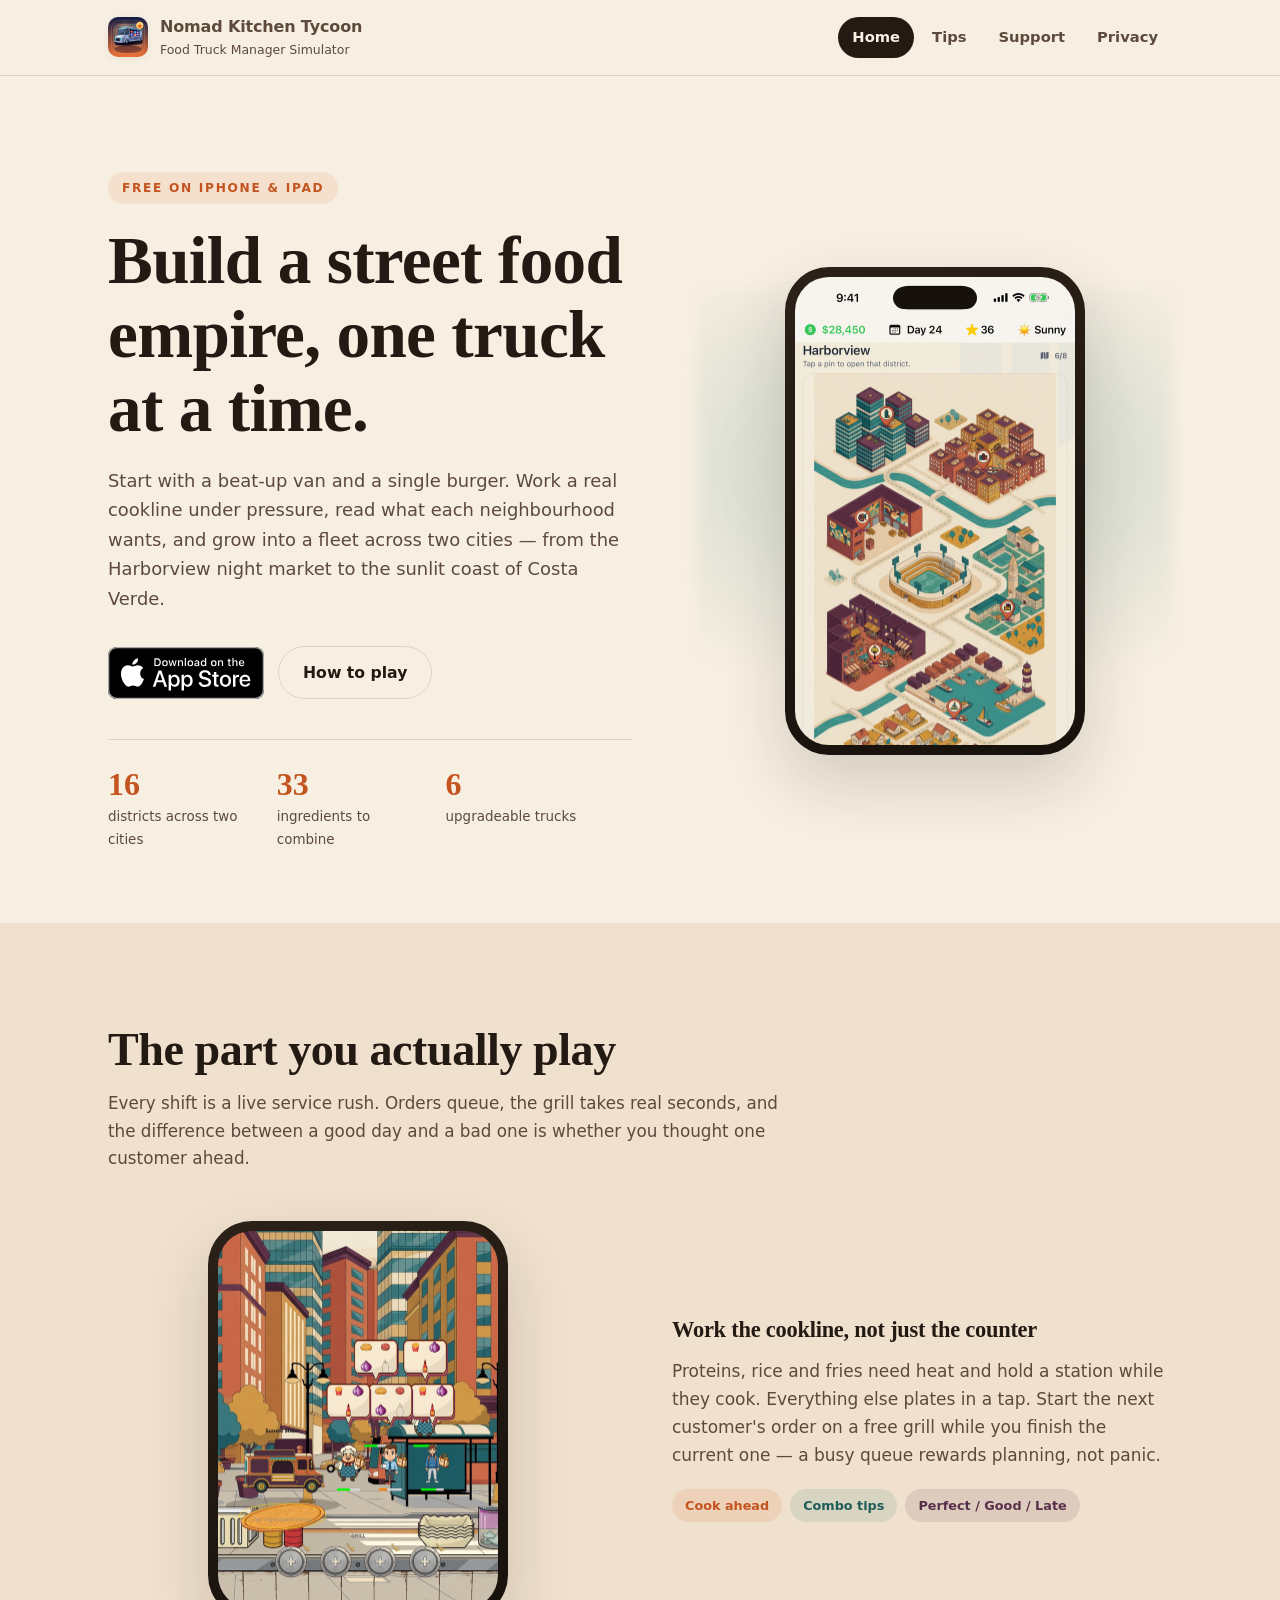
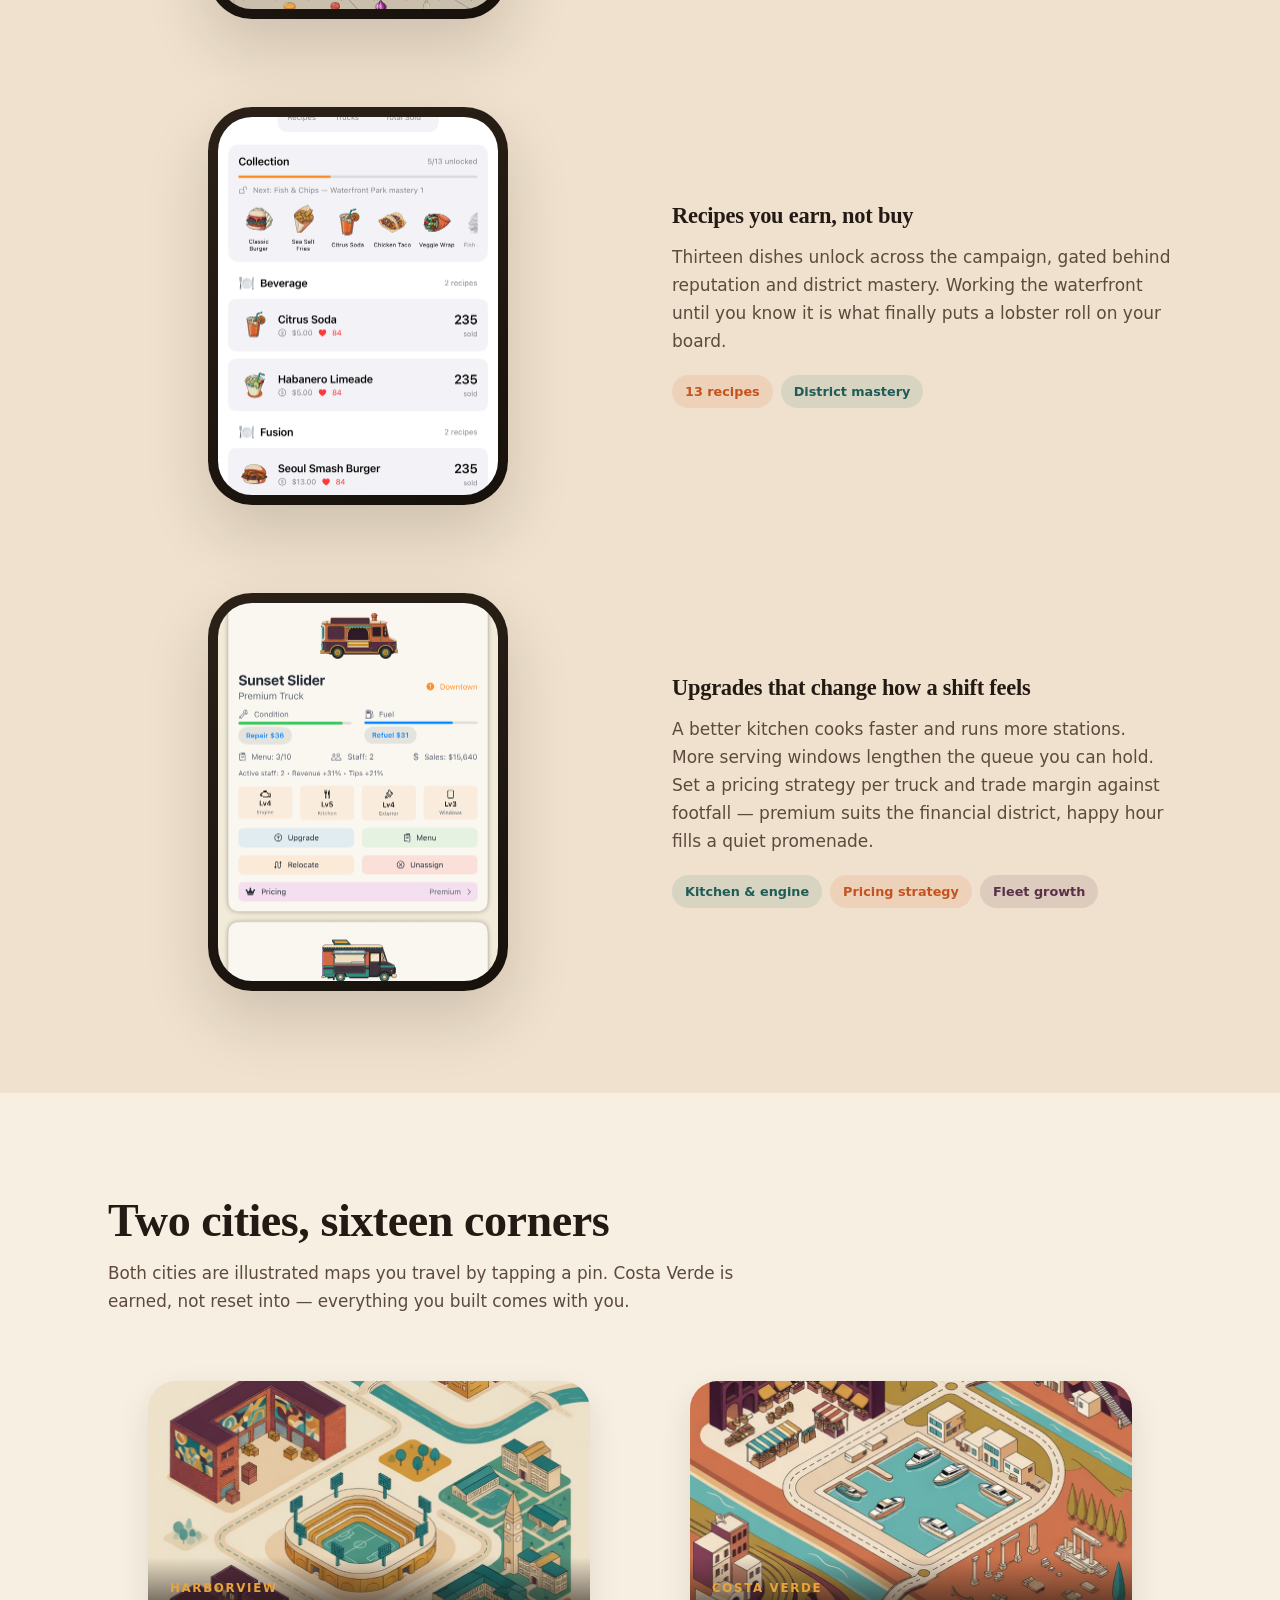
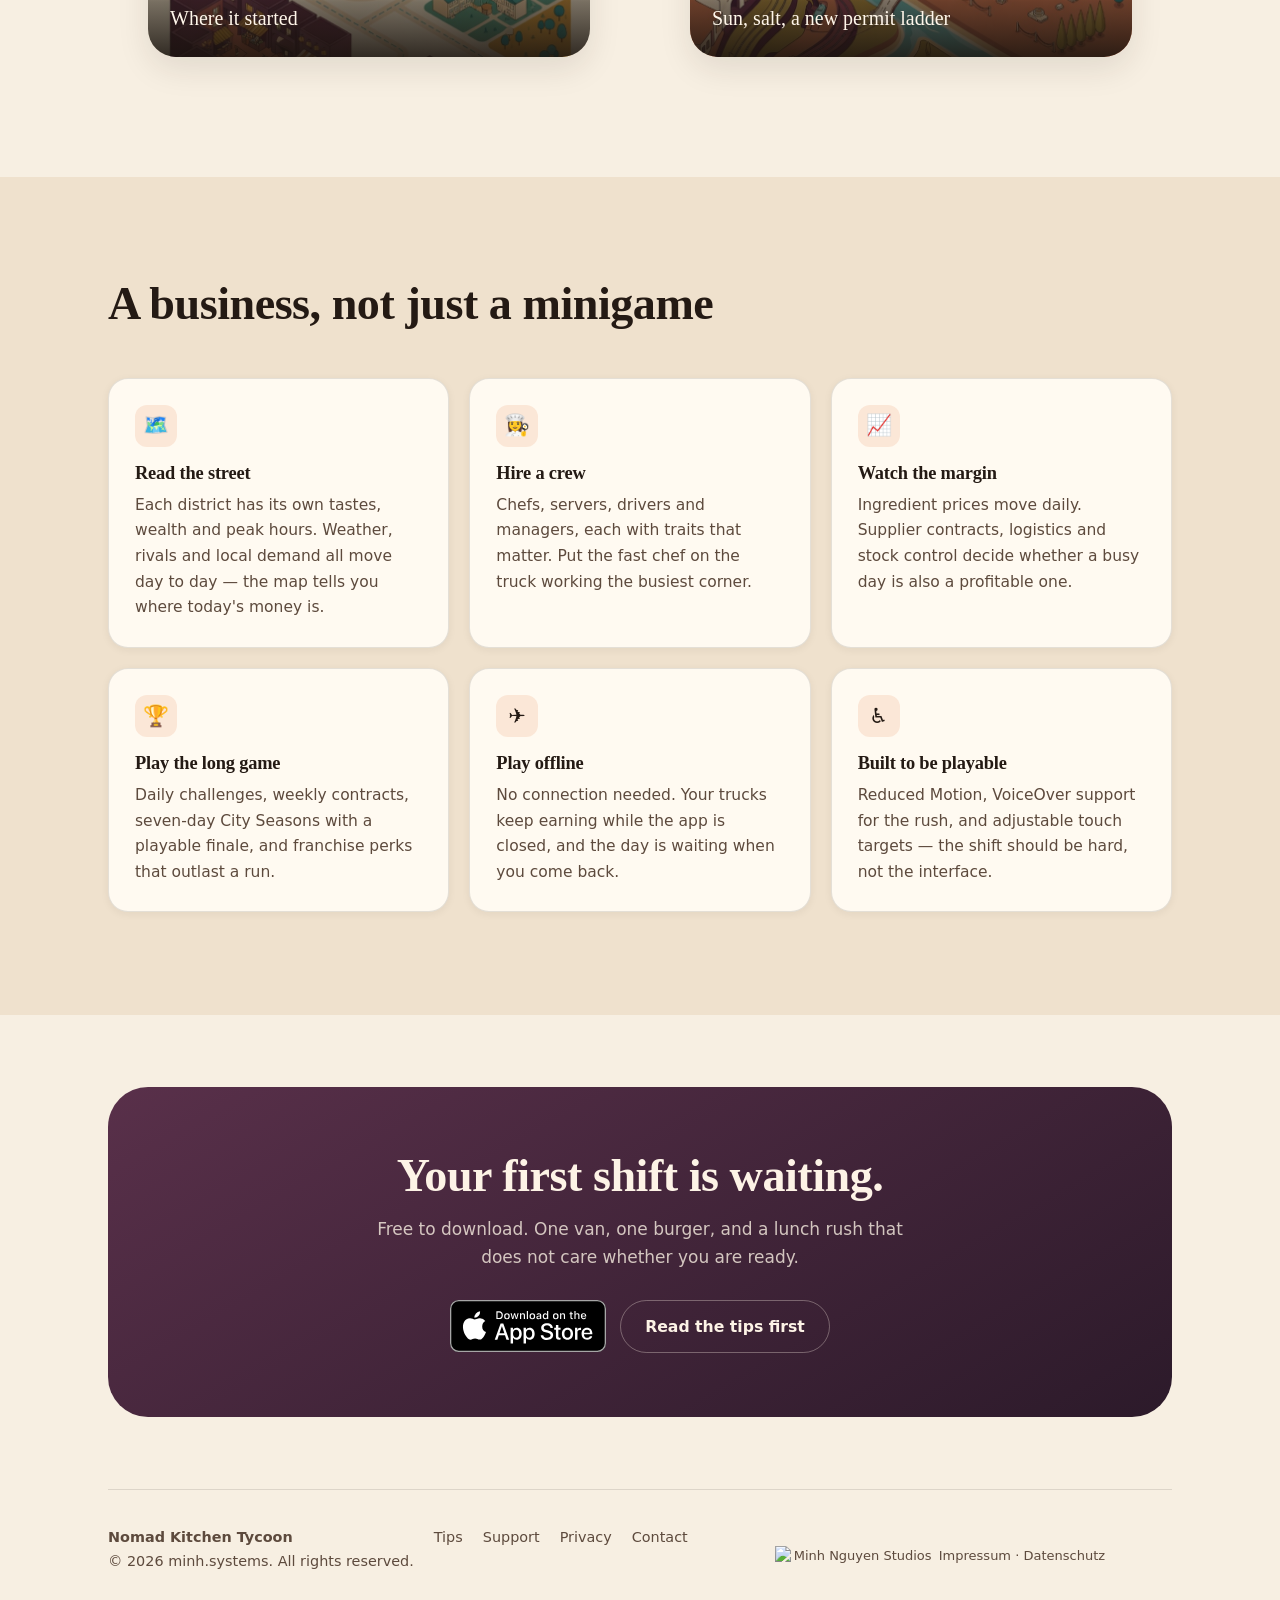
==== commit 2ba22949: "Footer: Minh Nguyen Studios logo, Impressum und Datenschutz verlinken" ====
--- a/docs/index.html
+++ b/docs/index.html
@@ -267,7 +267,12 @@
           <a href="privacy.html">Privacy</a>
           <a href="mailto:mip@gmx.biz">Contact</a>
         </nav>
-      </footer>
+      <!-- Minh Nguyen Studios -->
+<div class="minh-studio" style="clear:both;margin:20px auto 0;text-align:center;font-size:13px;line-height:1.6">
+<a href="https://minh.systems/" aria-label="Minh Nguyen Studios" style="display:inline-block"><img src="https://minh.systems/brand/minh_studios_wortmarke_hell.svg" alt="Minh Nguyen Studios" width="160" height="40" style="display:block;margin:0 auto;width:160px;height:auto;border:0"></a>
+<a href="https://minh.systems/impressum/" style="color:inherit">Impressum</a> · <a href="https://minh.systems/datenschutz/" style="color:inherit">Datenschutz</a>
+</div>
+</footer>
     </div>
   </main>
 
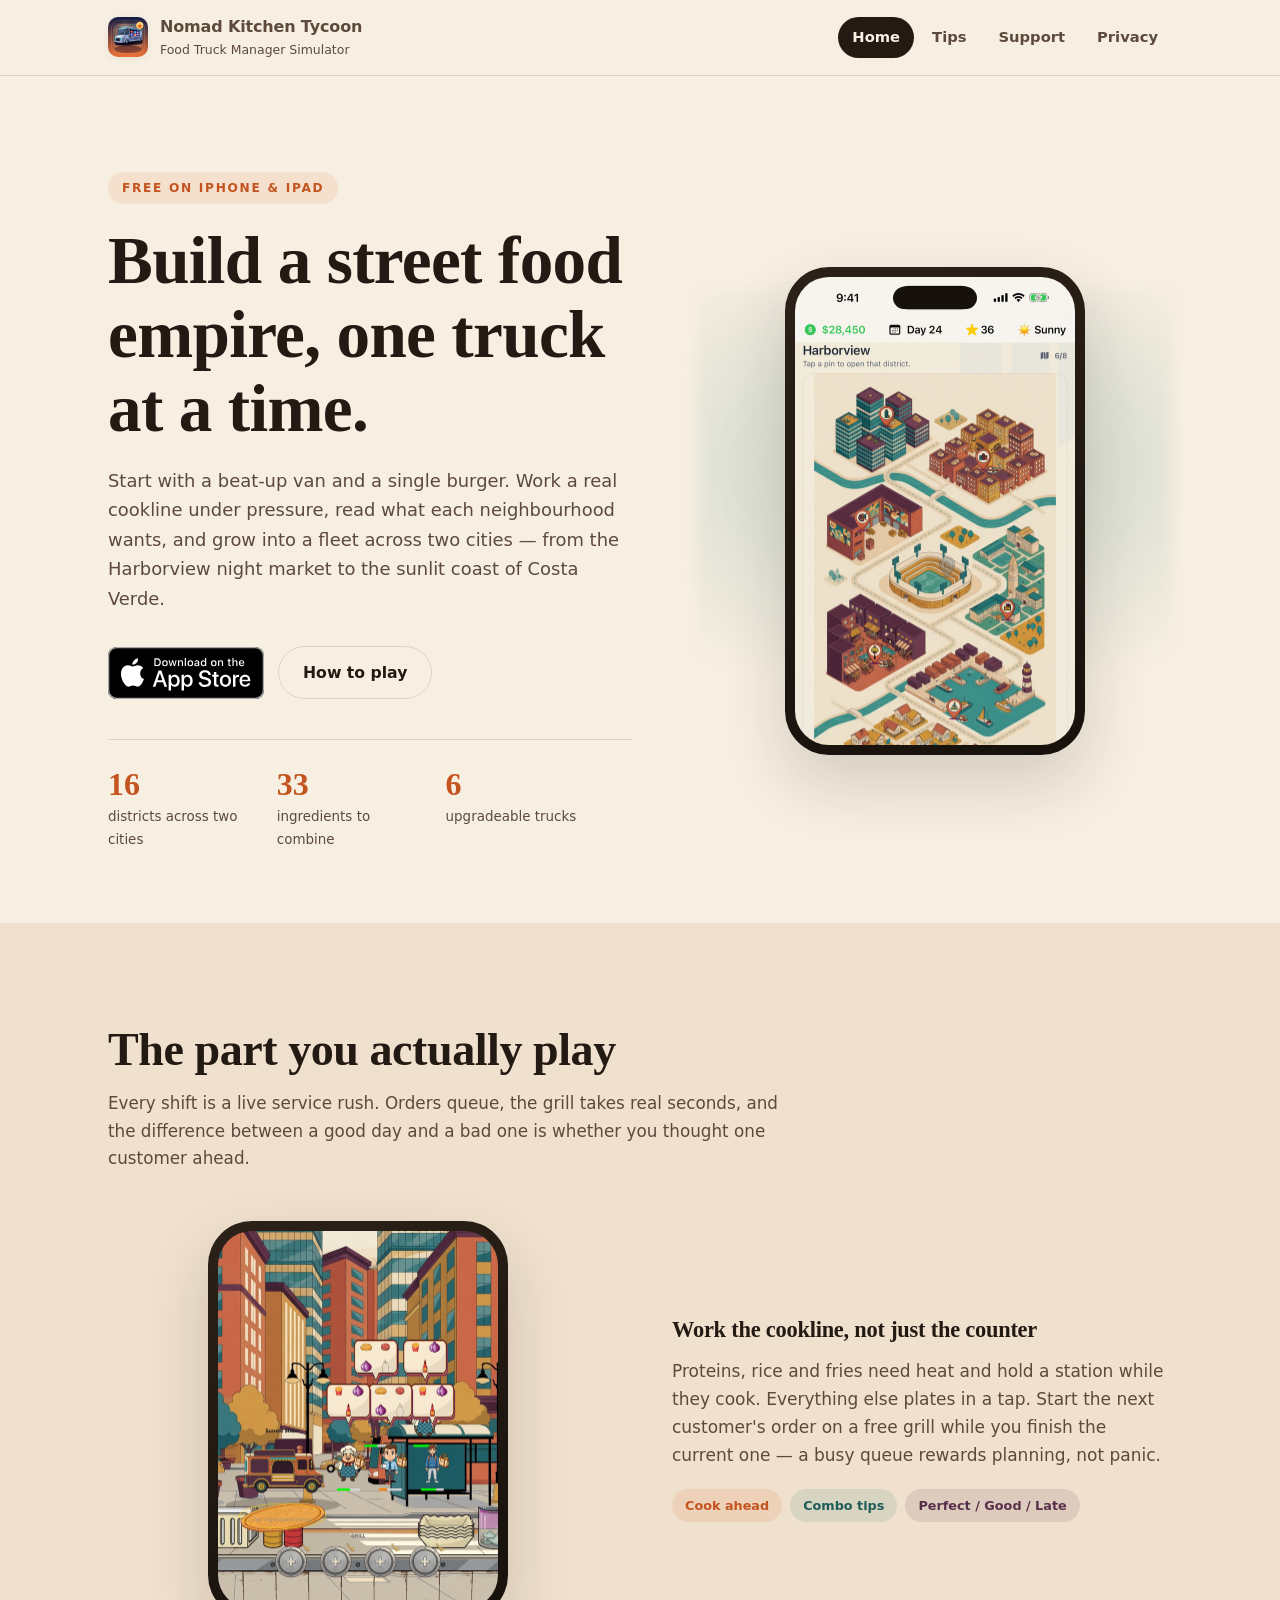
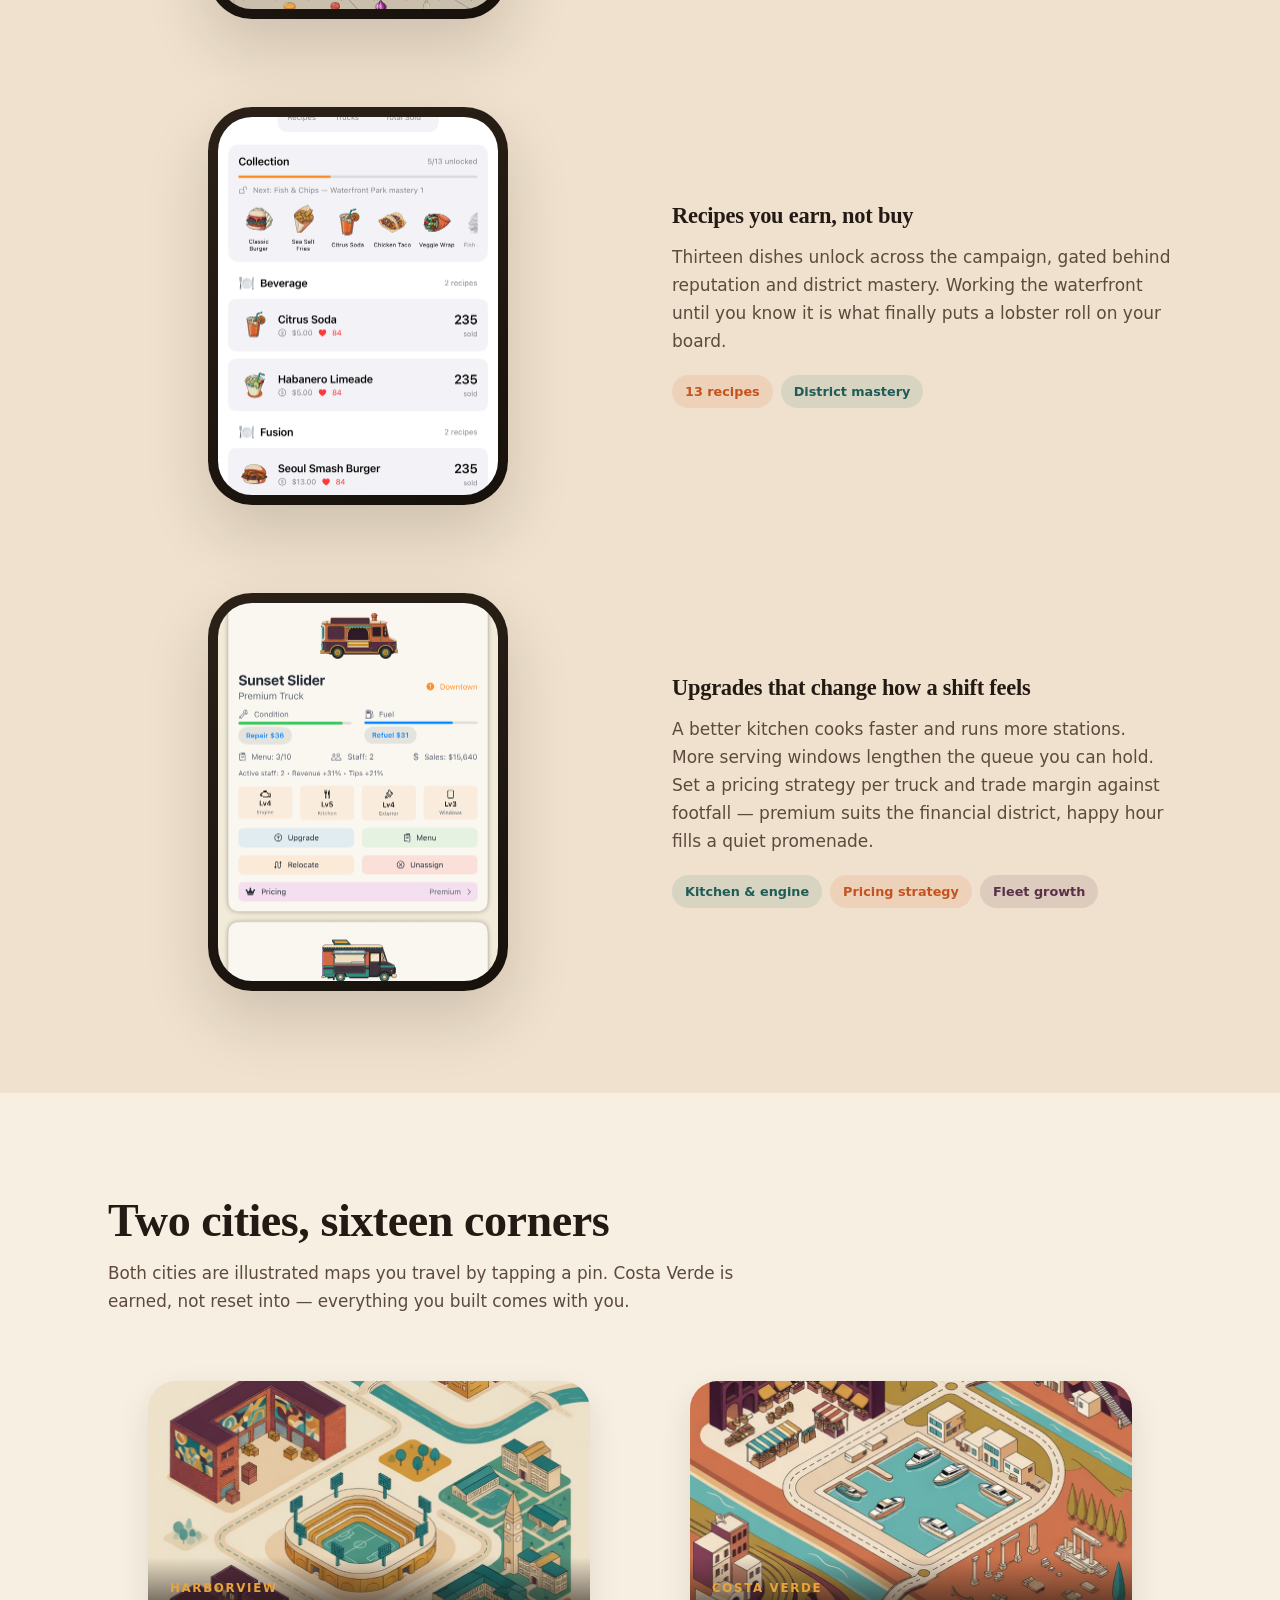
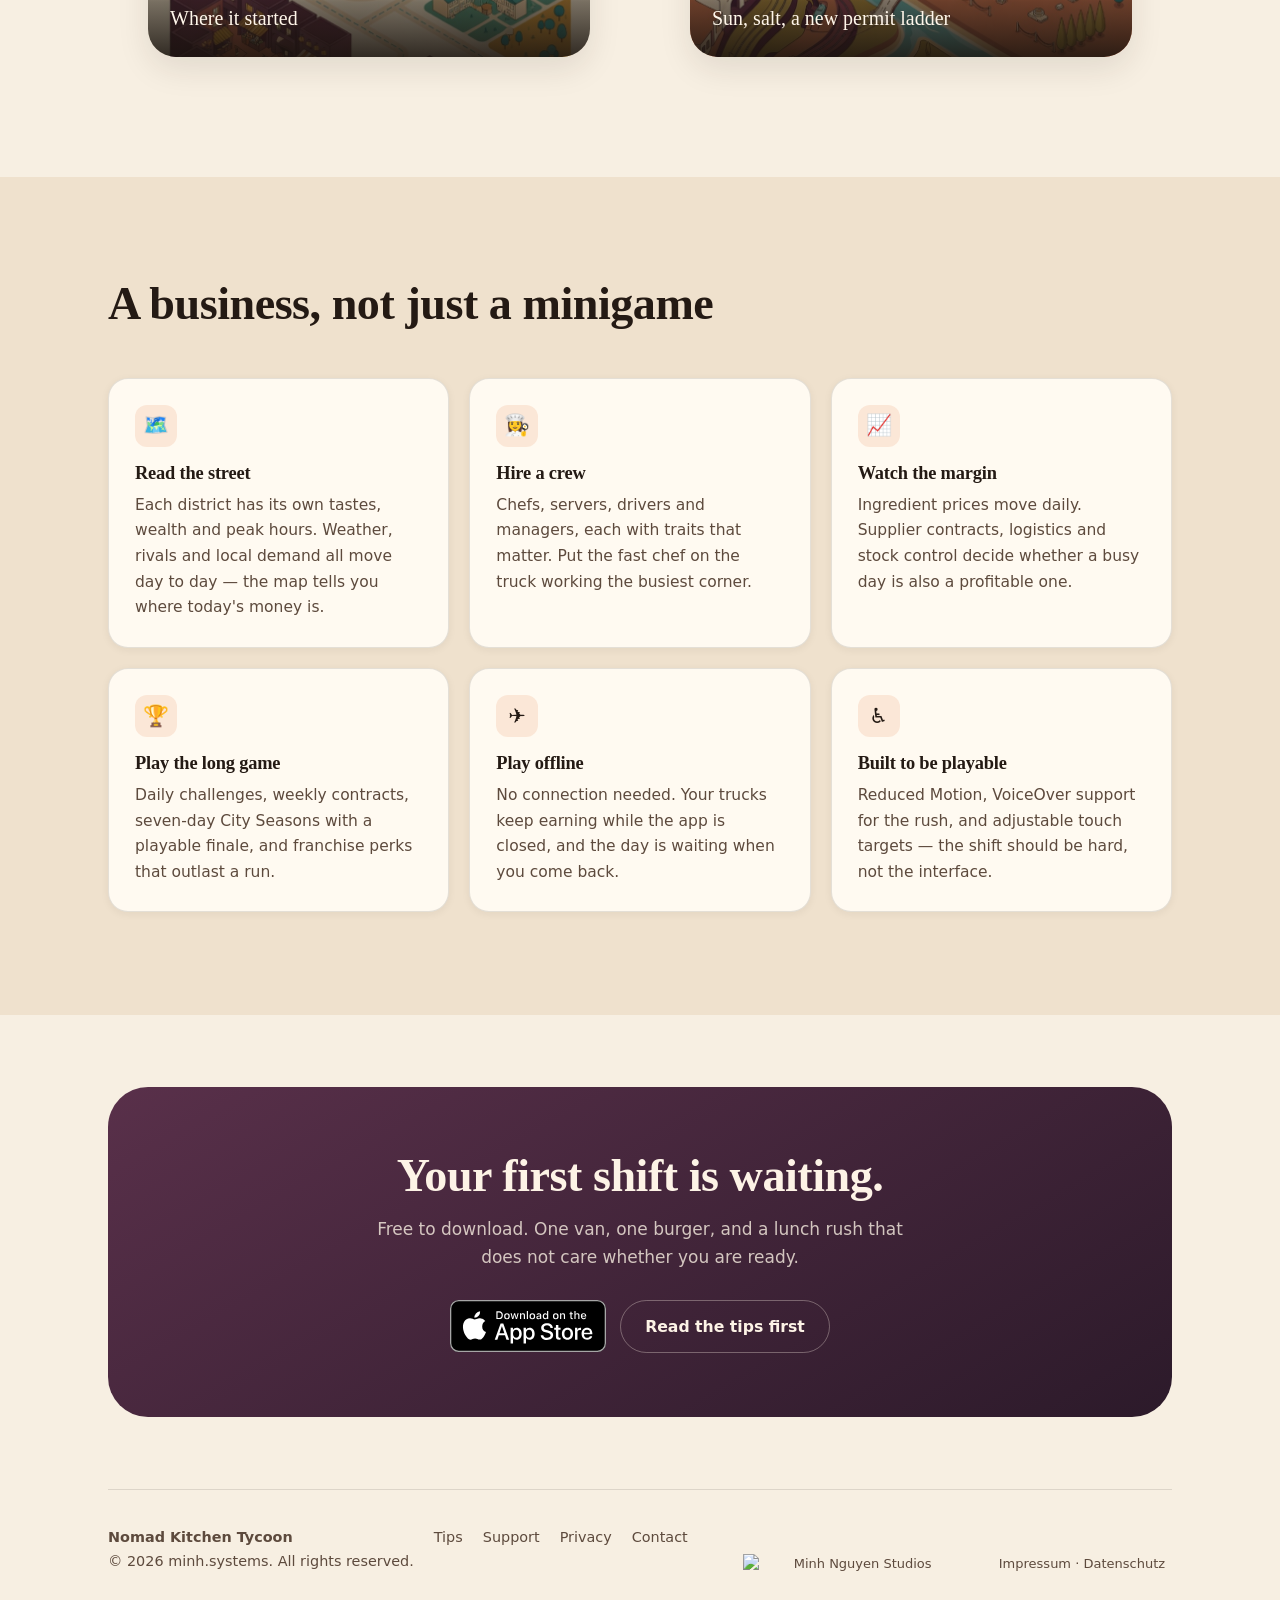
==== commit 3d6d376f: "Studio-Logo größer und präsenter" ====
--- a/docs/index.html
+++ b/docs/index.html
@@ -269,7 +269,7 @@
         </nav>
       <!-- Minh Nguyen Studios -->
 <div class="minh-studio" style="clear:both;margin:20px auto 0;text-align:center;font-size:13px;line-height:1.6">
-<a href="https://minh.systems/" aria-label="Minh Nguyen Studios" style="display:inline-block"><img src="https://minh.systems/brand/minh_studios_wortmarke_hell.svg" alt="Minh Nguyen Studios" width="160" height="40" style="display:block;margin:0 auto;width:160px;height:auto;border:0"></a>
+<a href="https://minh.systems/" aria-label="Minh Nguyen Studios" style="display:inline-block"><img src="https://minh.systems/brand/minh_studios_wortmarke_hell.svg" alt="Minh Nguyen Studios" width="280" height="70" style="display:block;margin:8px auto 4px;width:280px;max-width:80%;height:auto;border:0"></a>
 <a href="https://minh.systems/impressum/" style="color:inherit">Impressum</a> · <a href="https://minh.systems/datenschutz/" style="color:inherit">Datenschutz</a>
 </div>
 </footer>
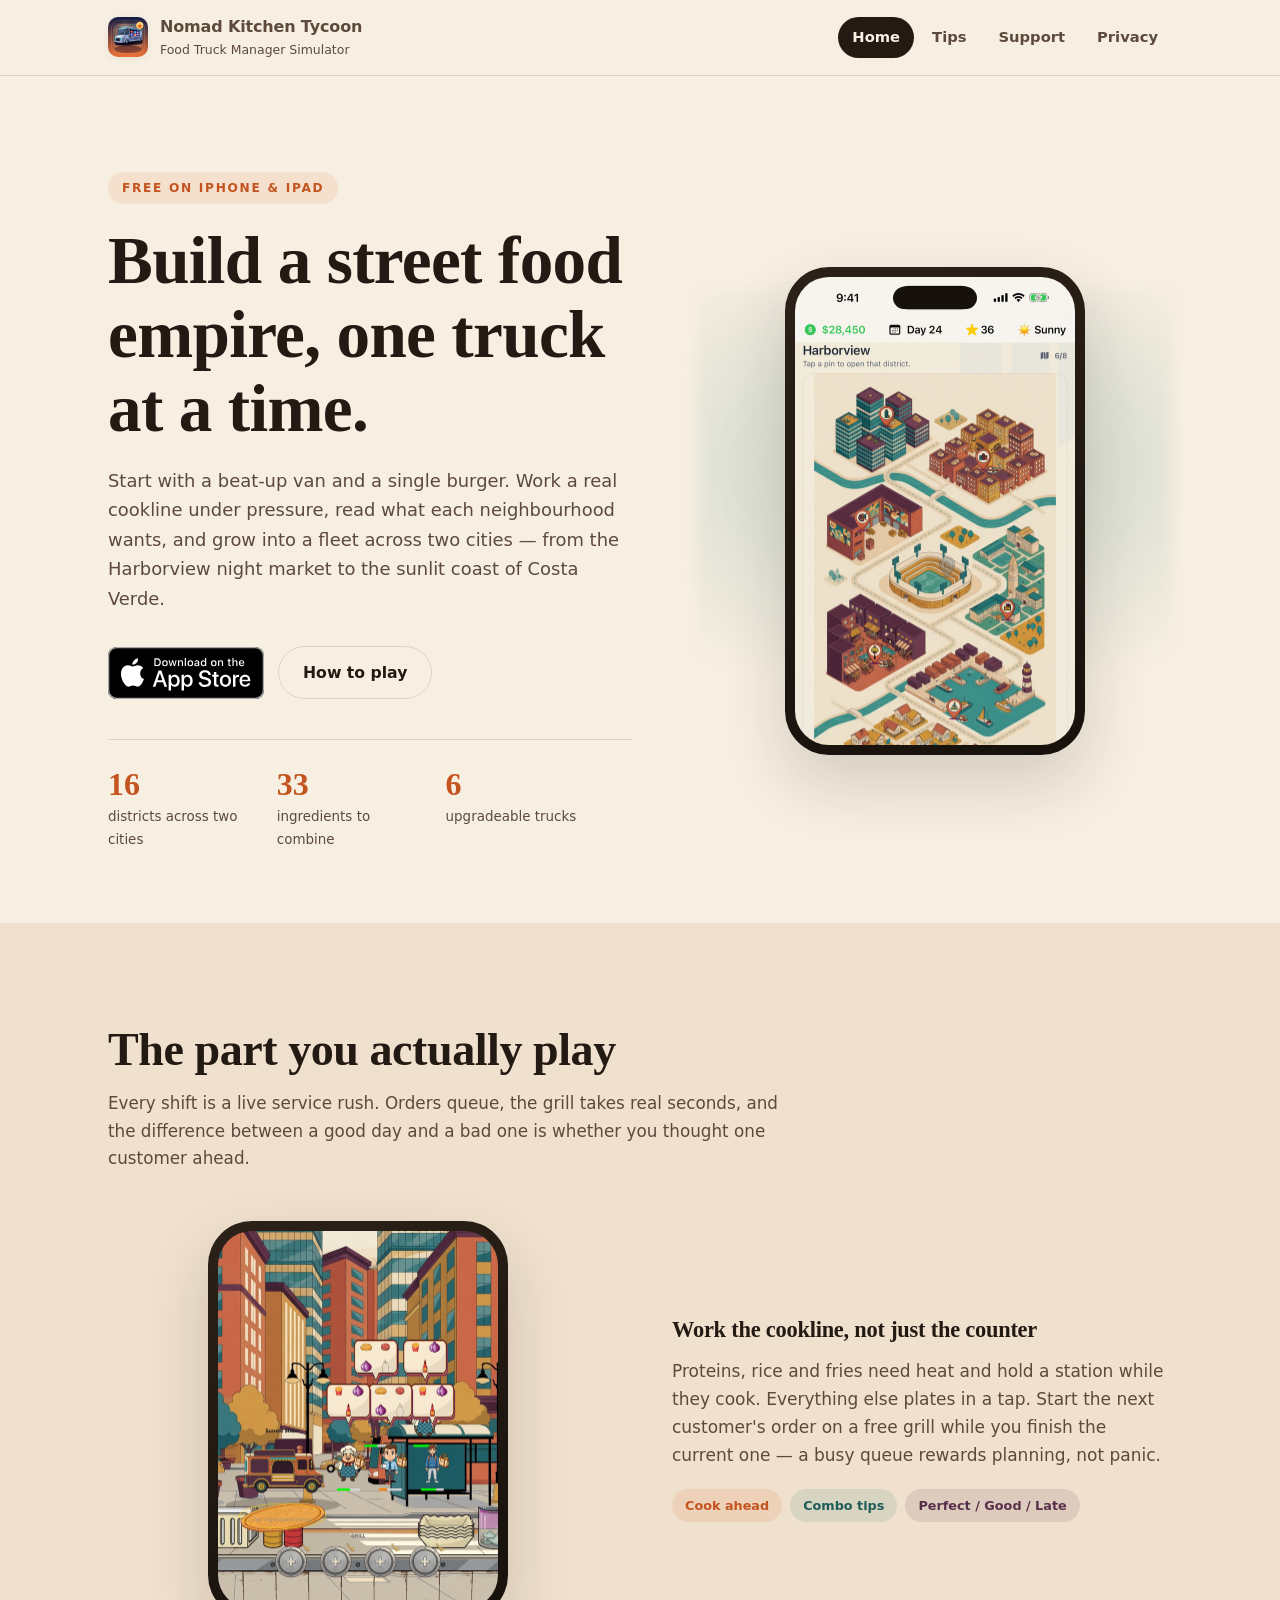
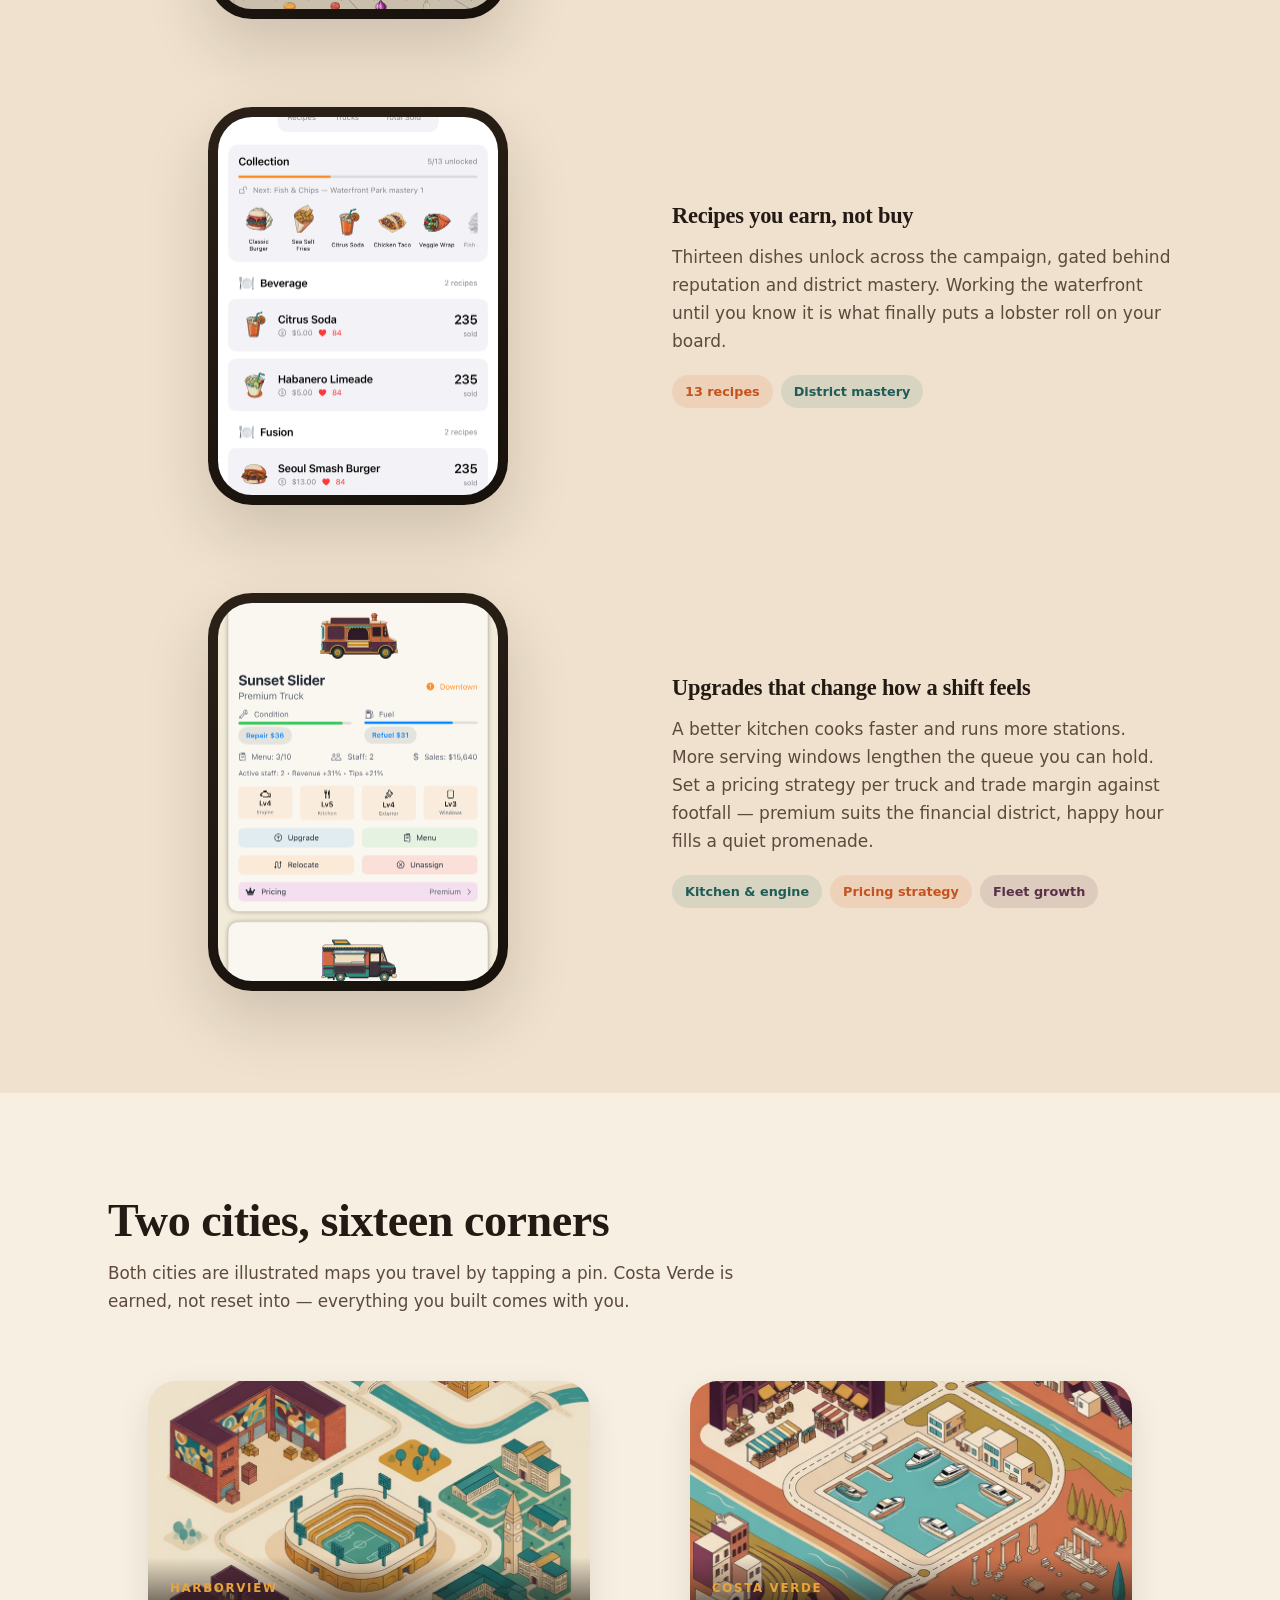
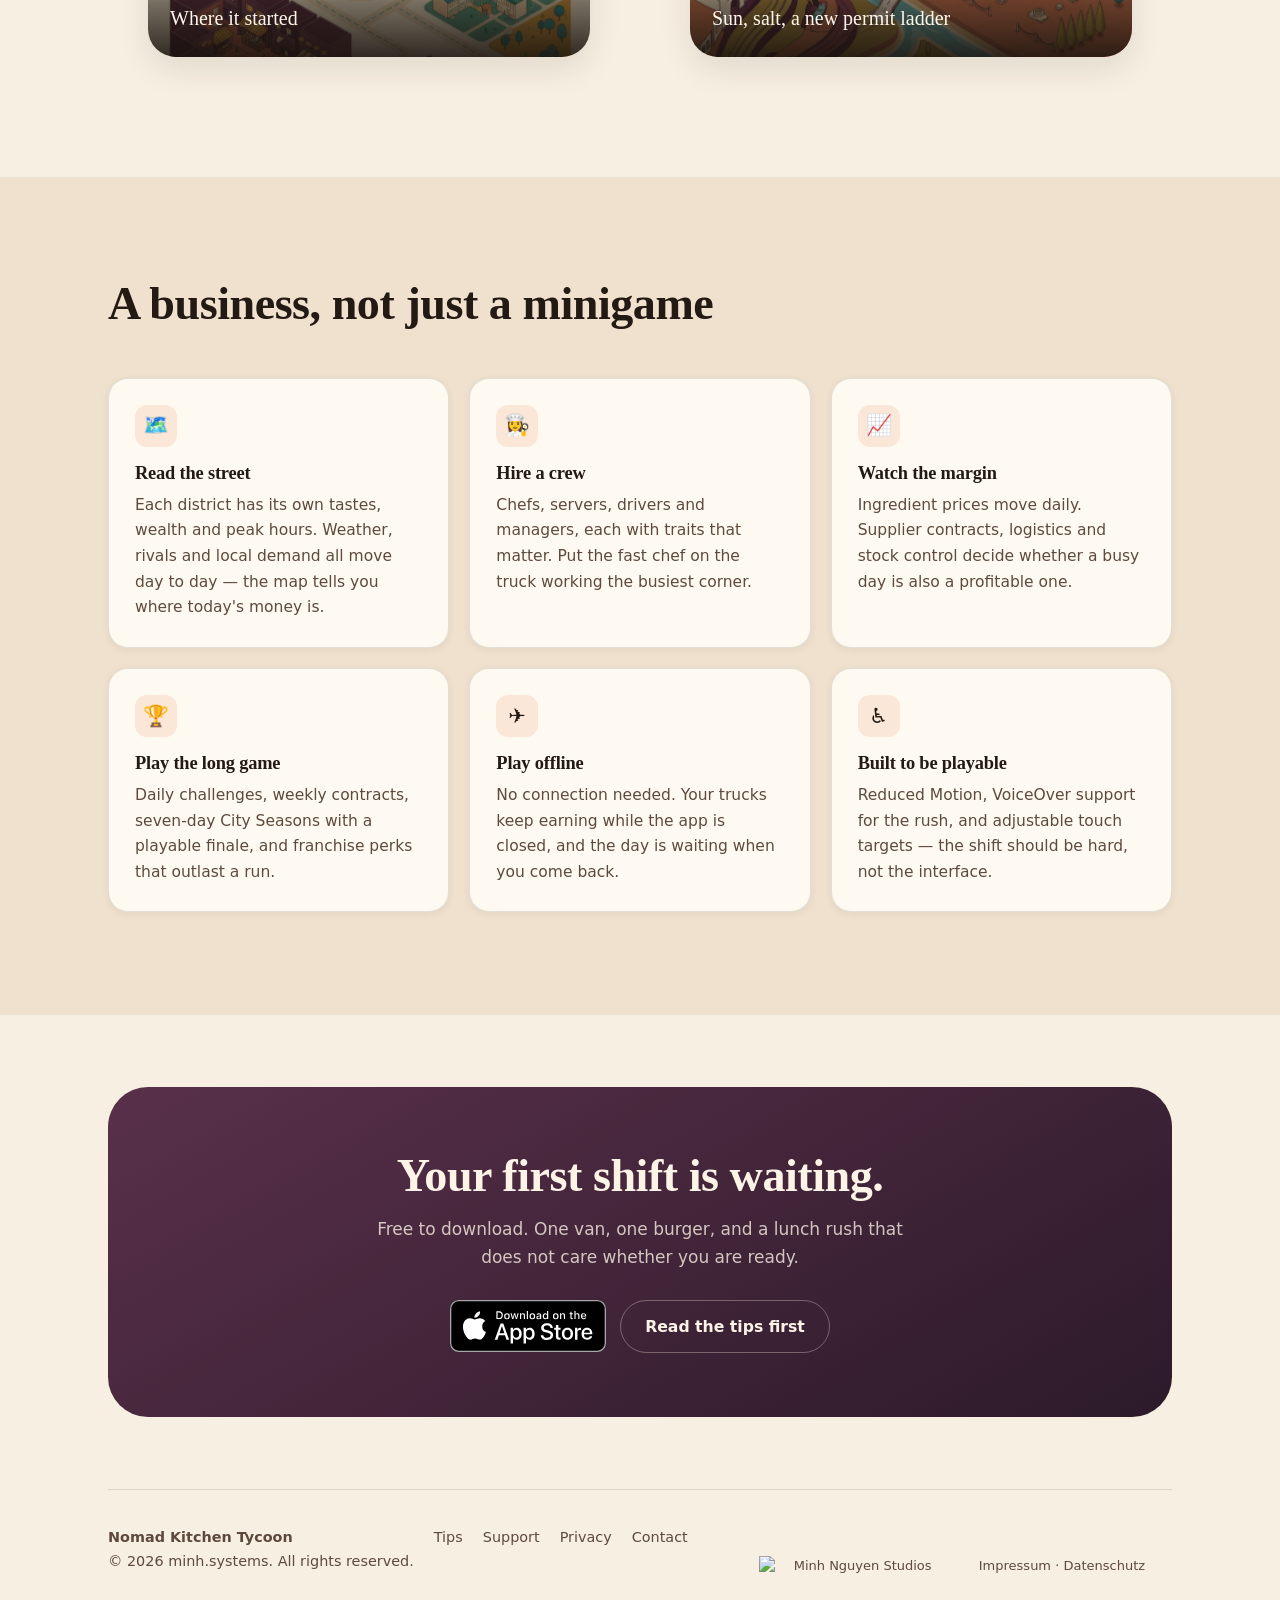
==== commit 3a099743: "Studio-Logo: Weißraum entfernt, größer" ====
--- a/docs/index.html
+++ b/docs/index.html
@@ -269,7 +269,7 @@
         </nav>
       <!-- Minh Nguyen Studios -->
 <div class="minh-studio" style="clear:both;margin:20px auto 0;text-align:center;font-size:13px;line-height:1.6">
-<a href="https://minh.systems/" aria-label="Minh Nguyen Studios" style="display:inline-block"><img src="https://minh.systems/brand/minh_studios_wortmarke_hell.svg" alt="Minh Nguyen Studios" width="280" height="70" style="display:block;margin:8px auto 4px;width:280px;max-width:80%;height:auto;border:0"></a>
+<a href="https://minh.systems/" aria-label="Minh Nguyen Studios" style="display:inline-block"><img src="https://minh.systems/brand/minh_studios_wortmarke_hell.svg" alt="Minh Nguyen Studios" width="240" height="52" style="display:block;margin:10px auto 6px;width:240px;max-width:80%;height:auto;border:0"></a>
 <a href="https://minh.systems/impressum/" style="color:inherit">Impressum</a> · <a href="https://minh.systems/datenschutz/" style="color:inherit">Datenschutz</a>
 </div>
 </footer>
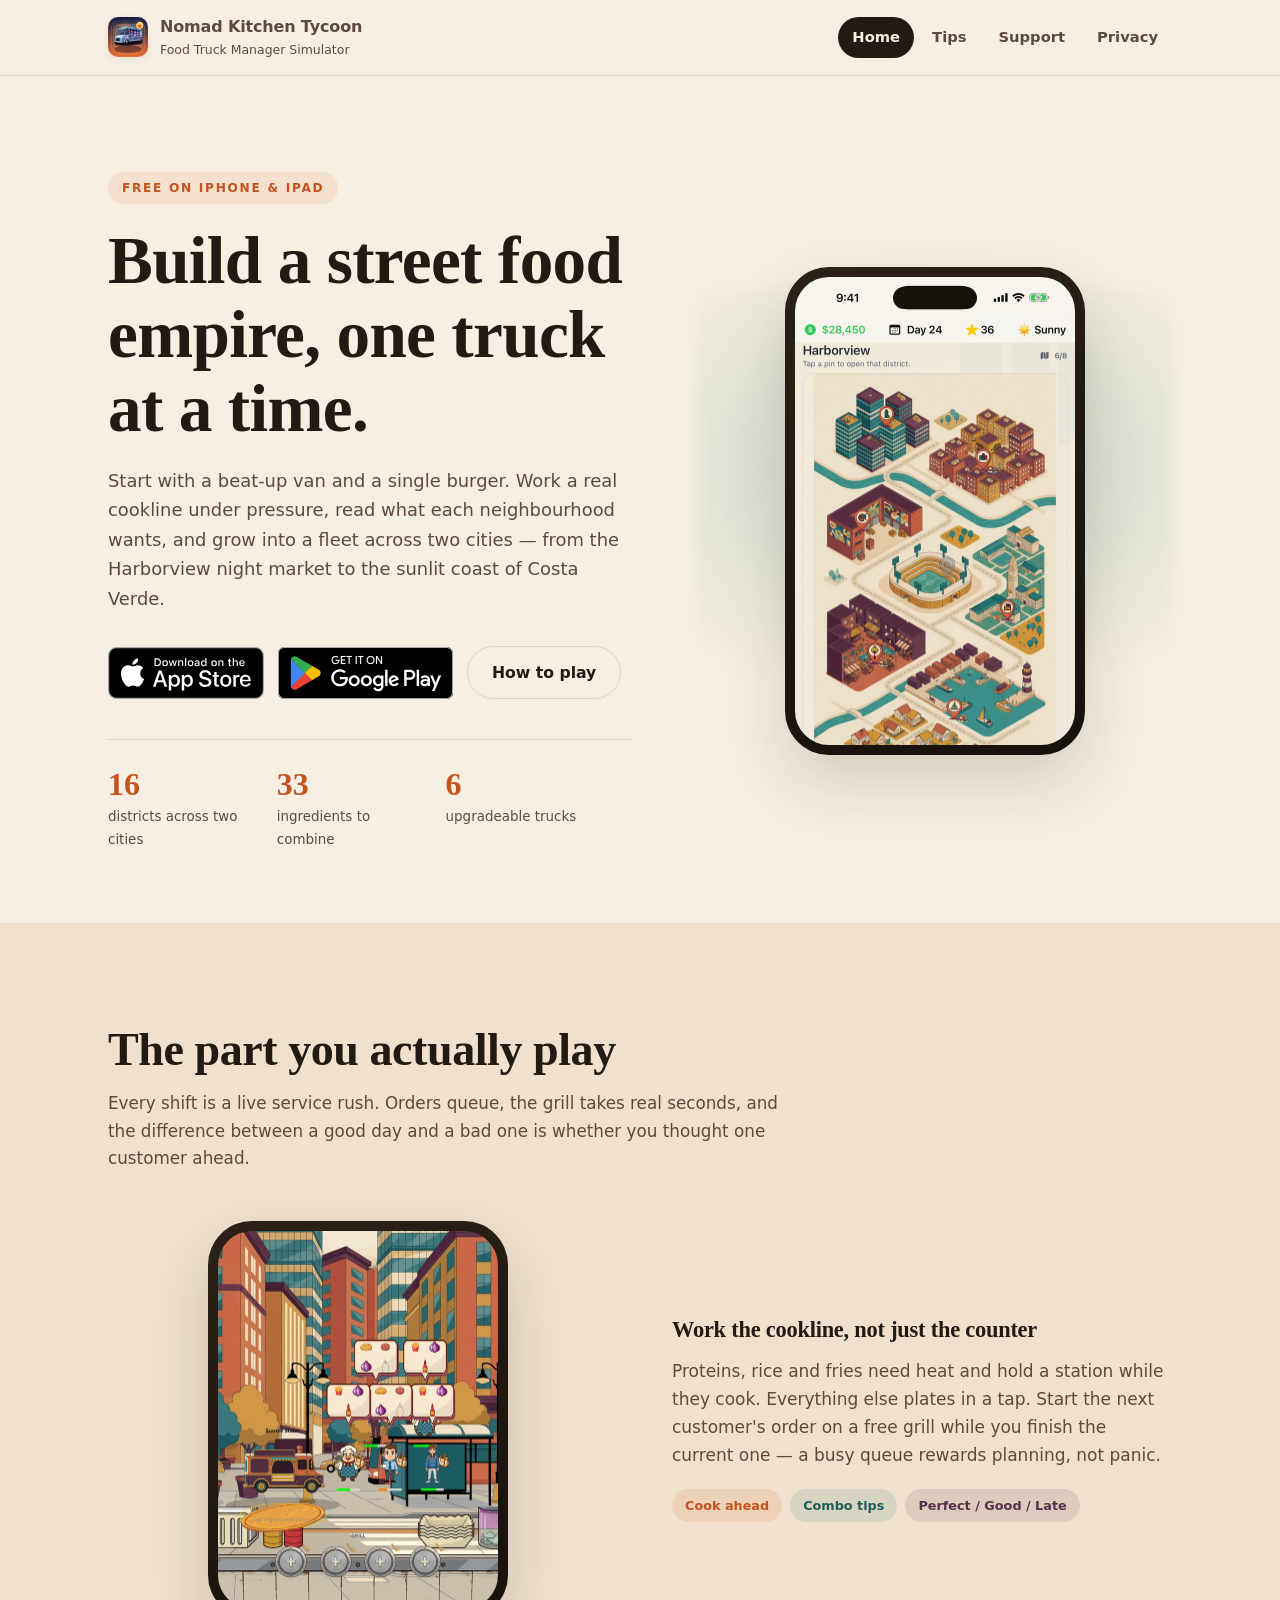
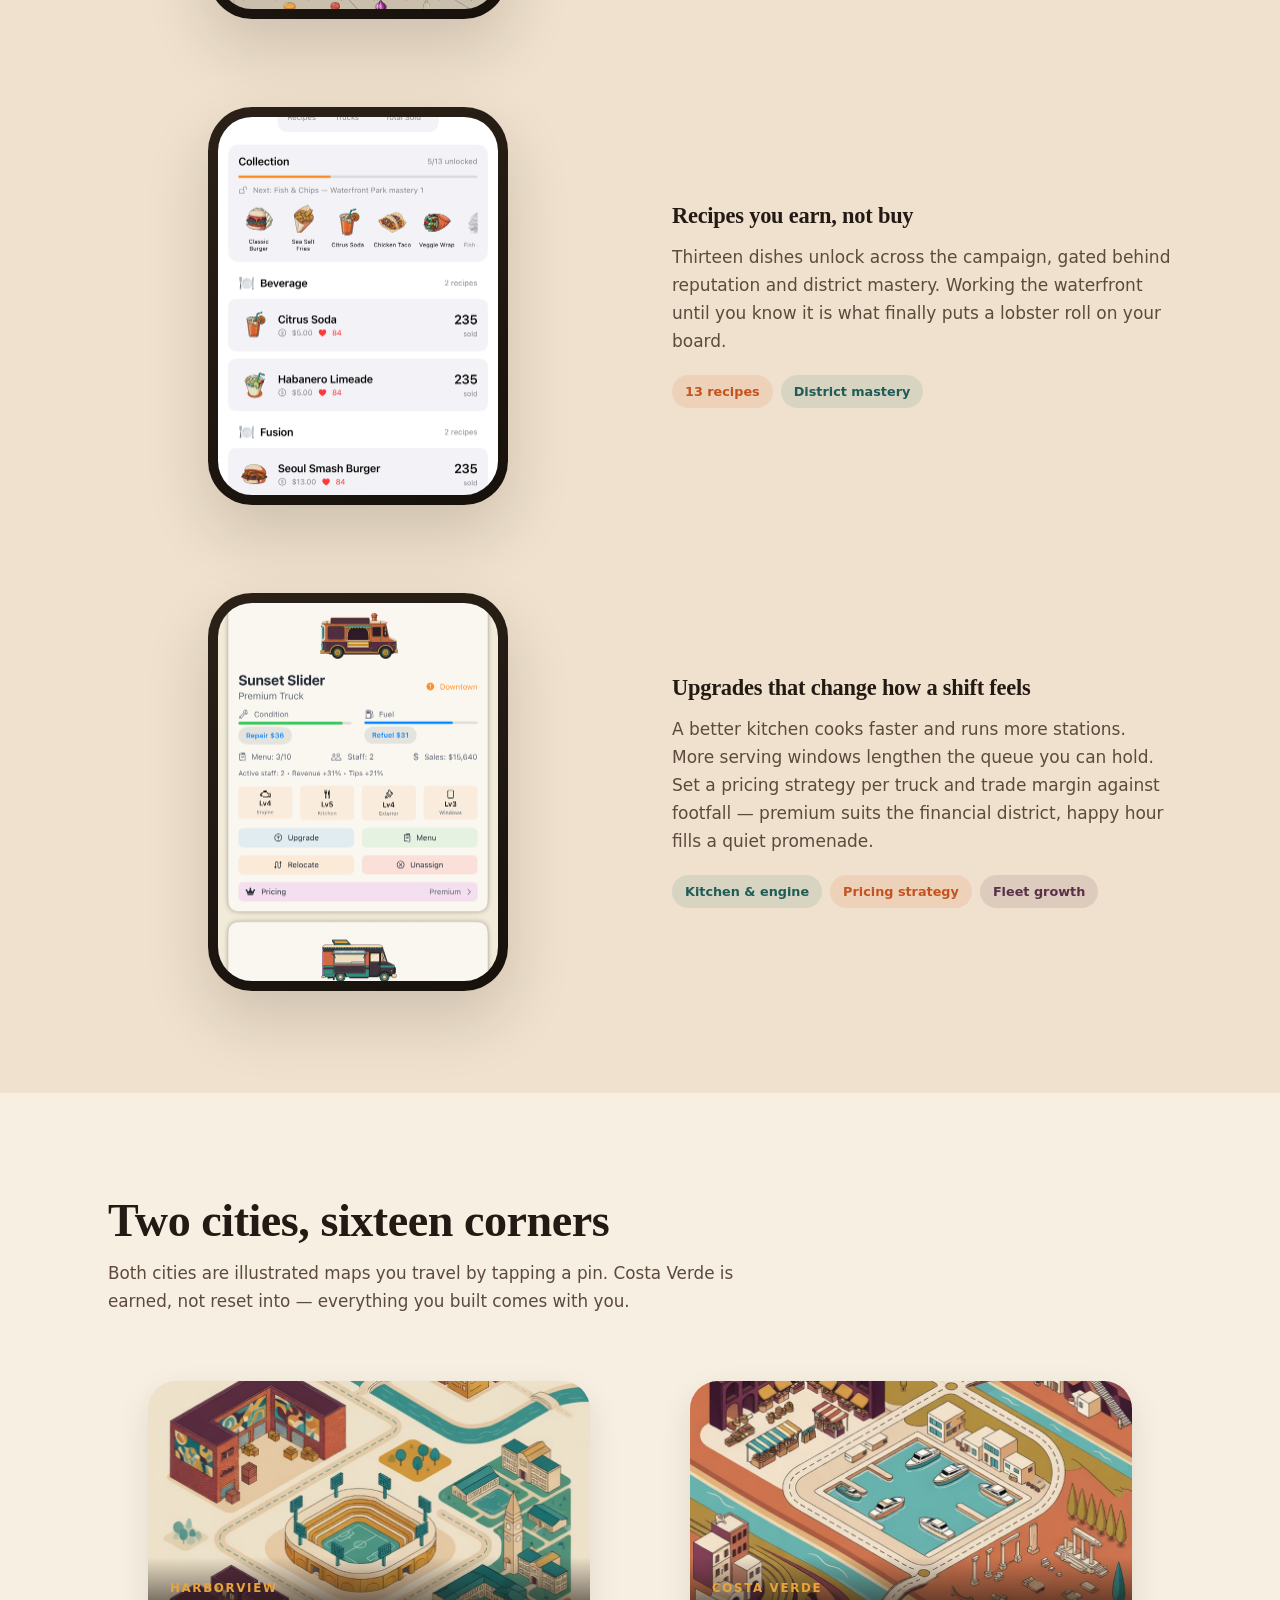
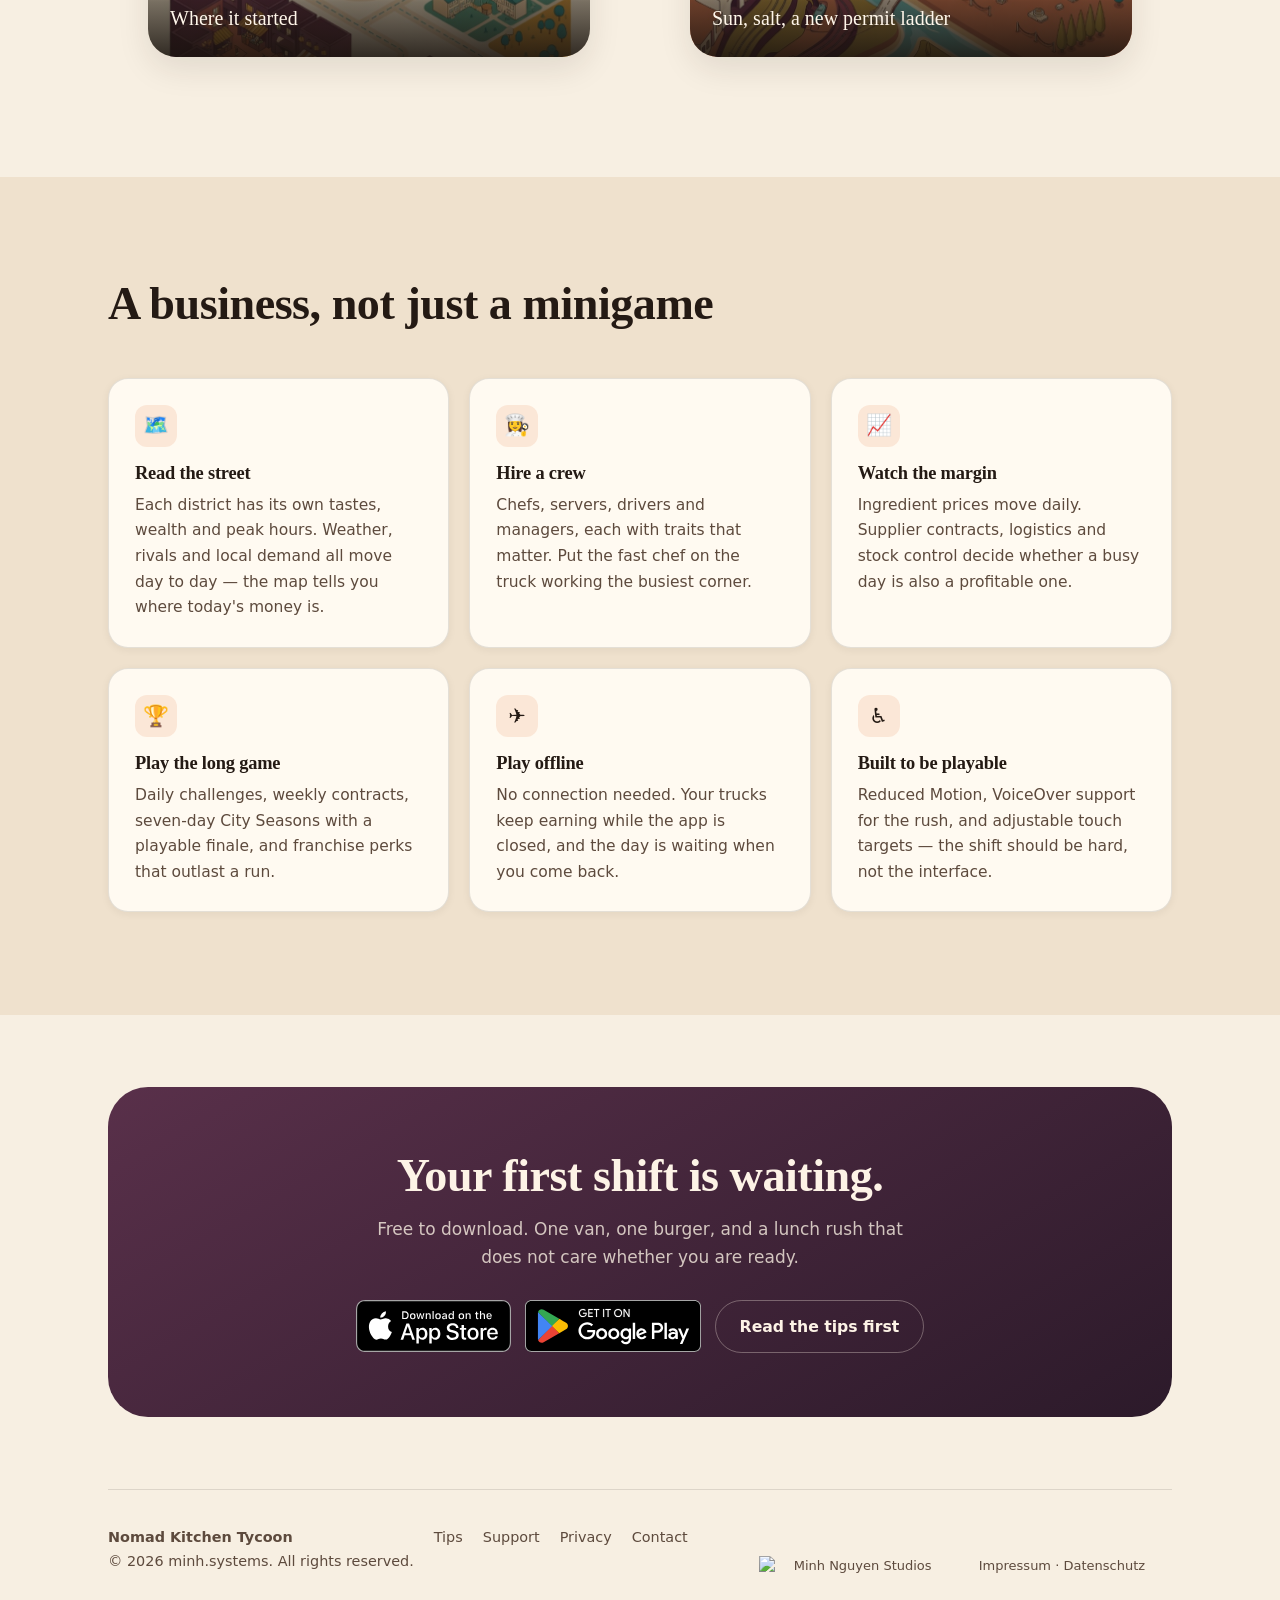
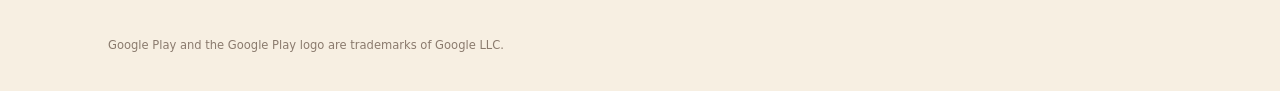
==== commit db184ce2: "Google Play: offizieller Badge und Android-Angaben ergänzt" ====
--- a/docs/index.html
+++ b/docs/index.html
@@ -3,7 +3,7 @@
 <head>
   <meta charset="UTF-8">
   <meta name="viewport" content="width=device-width, initial-scale=1.0">
-  <title>Nomad Kitchen Tycoon — Food Truck Manager Simulator for iPhone &amp; iPad</title>
+  <title>Nomad Kitchen Tycoon — Food Truck Manager Simulator for iPhone, iPad &amp; Android</title>
   <meta
     name="description"
     content="Build your street food empire from a single truck. Work a real cookline, master sixteen districts across two cities, unlock recipes, and hire a crew in Nomad Kitchen Tycoon."
@@ -57,6 +57,9 @@
             <a class="appstore" href="https://apps.apple.com/app/id6759504817" target="_blank" rel="noopener">
               <img src="assets/app-store-badge.svg" alt="Download on the App Store" height="52">
             </a>
+            <a class="appstore" href="https://play.google.com/store/apps/details?id=com.minhstudios.nomadkitchen&amp;hl=en" target="_blank" rel="noopener">
+              <img src="assets/google-play-badge.svg" alt="Get it on Google Play" height="52">
+            </a>
             <a class="btn btn-ghost" href="tips.html">How to play</a>
           </div>
           <div class="hero-stats">
@@ -250,6 +253,9 @@
           <a class="appstore" href="https://apps.apple.com/app/id6759504817" target="_blank" rel="noopener">
             <img src="assets/app-store-badge.svg" alt="Download on the App Store" height="52">
           </a>
+          <a class="appstore" href="https://play.google.com/store/apps/details?id=com.minhstudios.nomadkitchen&amp;hl=en" target="_blank" rel="noopener">
+            <img src="assets/google-play-badge.svg" alt="Get it on Google Play" height="52">
+          </a>
           <a class="btn btn-ghost" href="tips.html">Read the tips first</a>
         </div>
       </section>
@@ -272,7 +278,7 @@
 <a href="https://minh.systems/" aria-label="Minh Nguyen Studios" style="display:inline-block"><img src="https://minh.systems/brand/minh_studios_wortmarke_hell.svg" alt="Minh Nguyen Studios" width="240" height="52" style="display:block;margin:10px auto 6px;width:240px;max-width:80%;height:auto;border:0"></a>
 <a href="https://minh.systems/impressum/" style="color:inherit">Impressum</a> · <a href="https://minh.systems/datenschutz/" style="color:inherit">Datenschutz</a>
 </div>
-</footer>
+<p style="font-size:.72rem;opacity:.7;margin:.75rem 0 0;flex-basis:100%">Google Play and the Google Play logo are trademarks of Google LLC.</p></footer>
     </div>
   </main>
 
